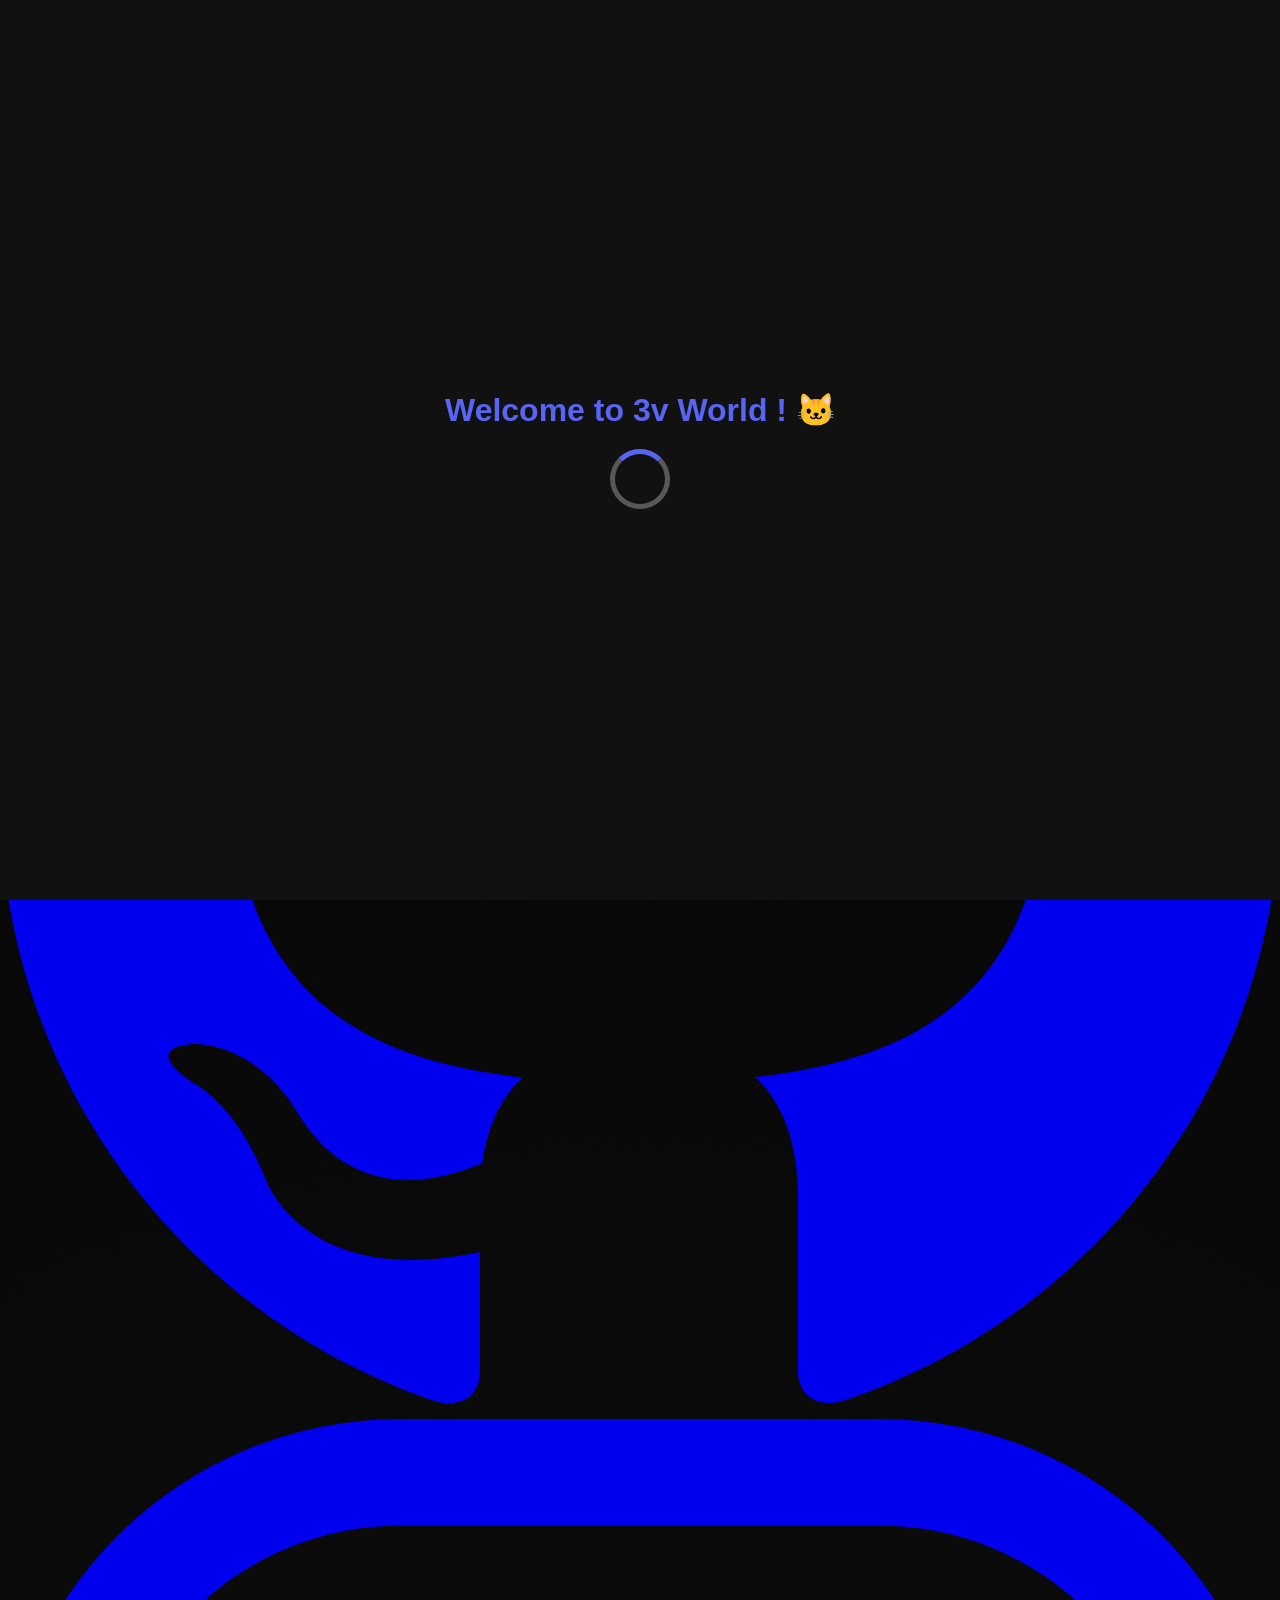
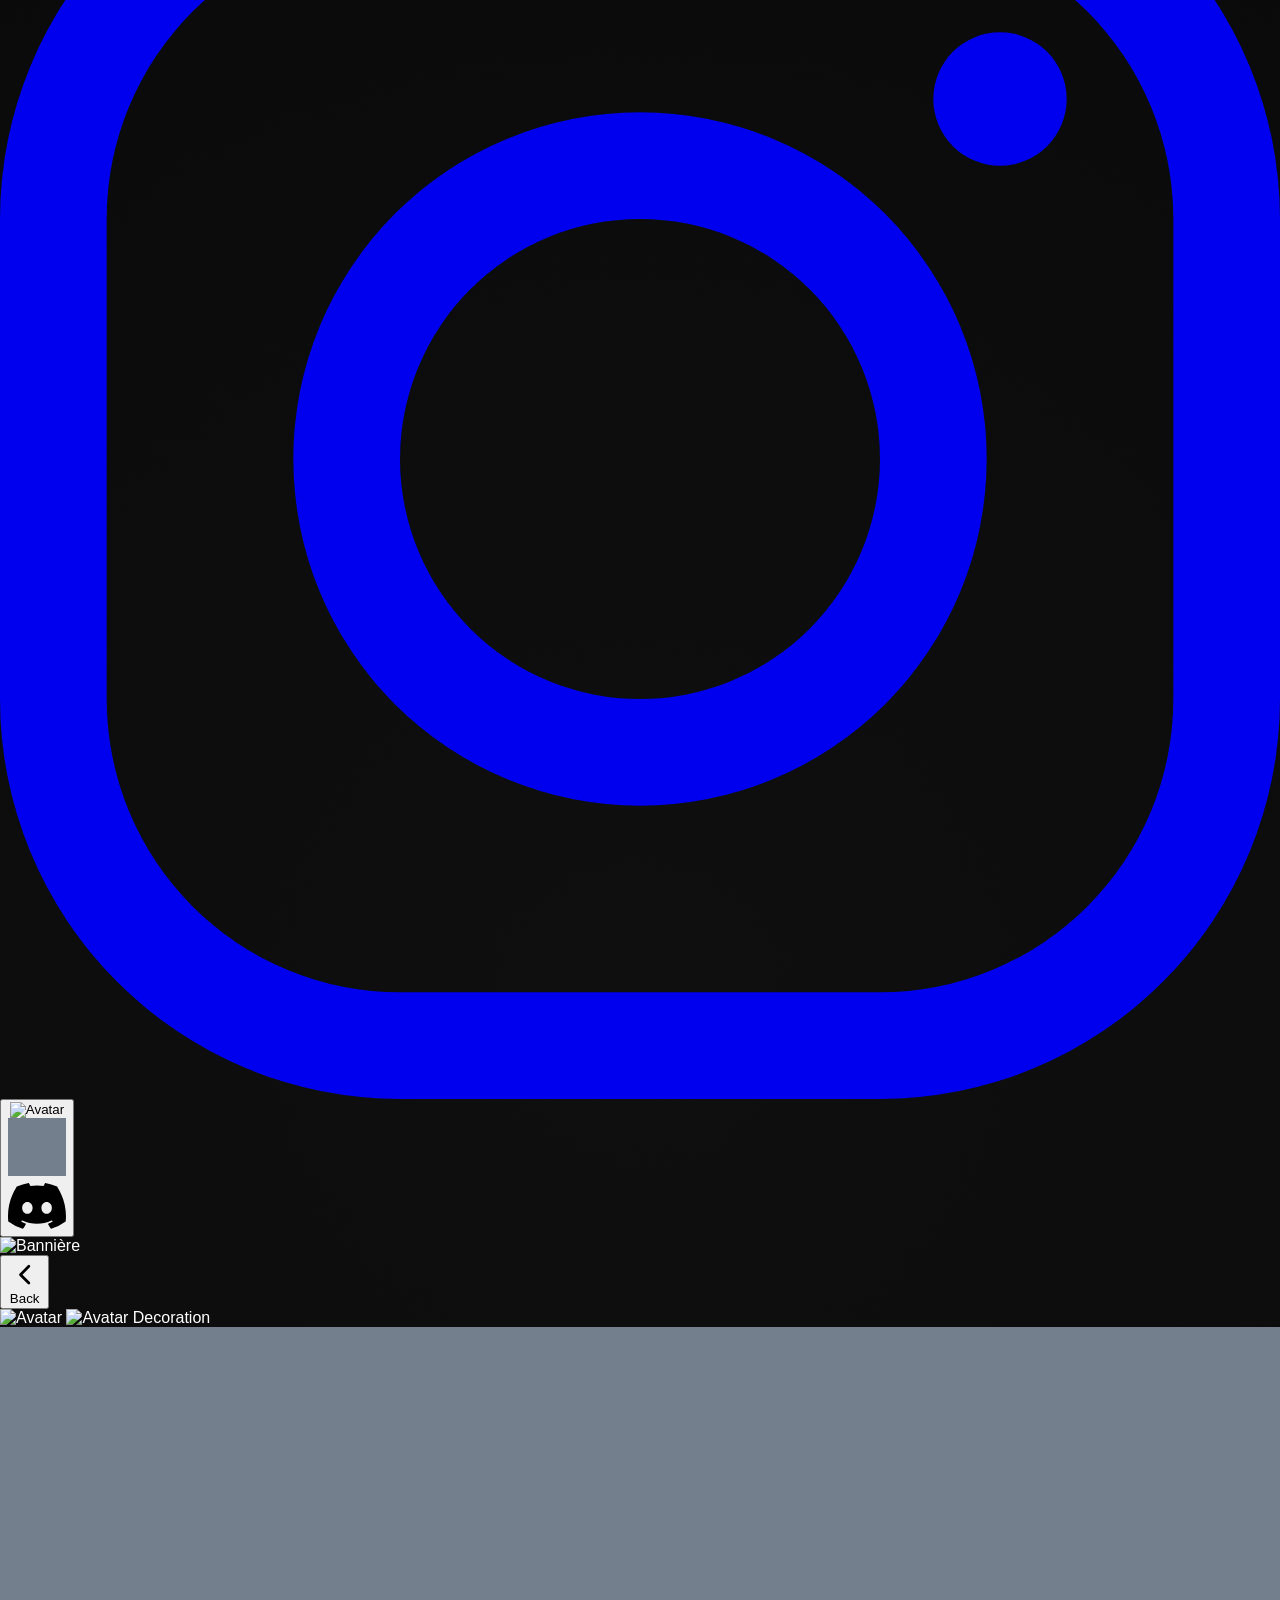
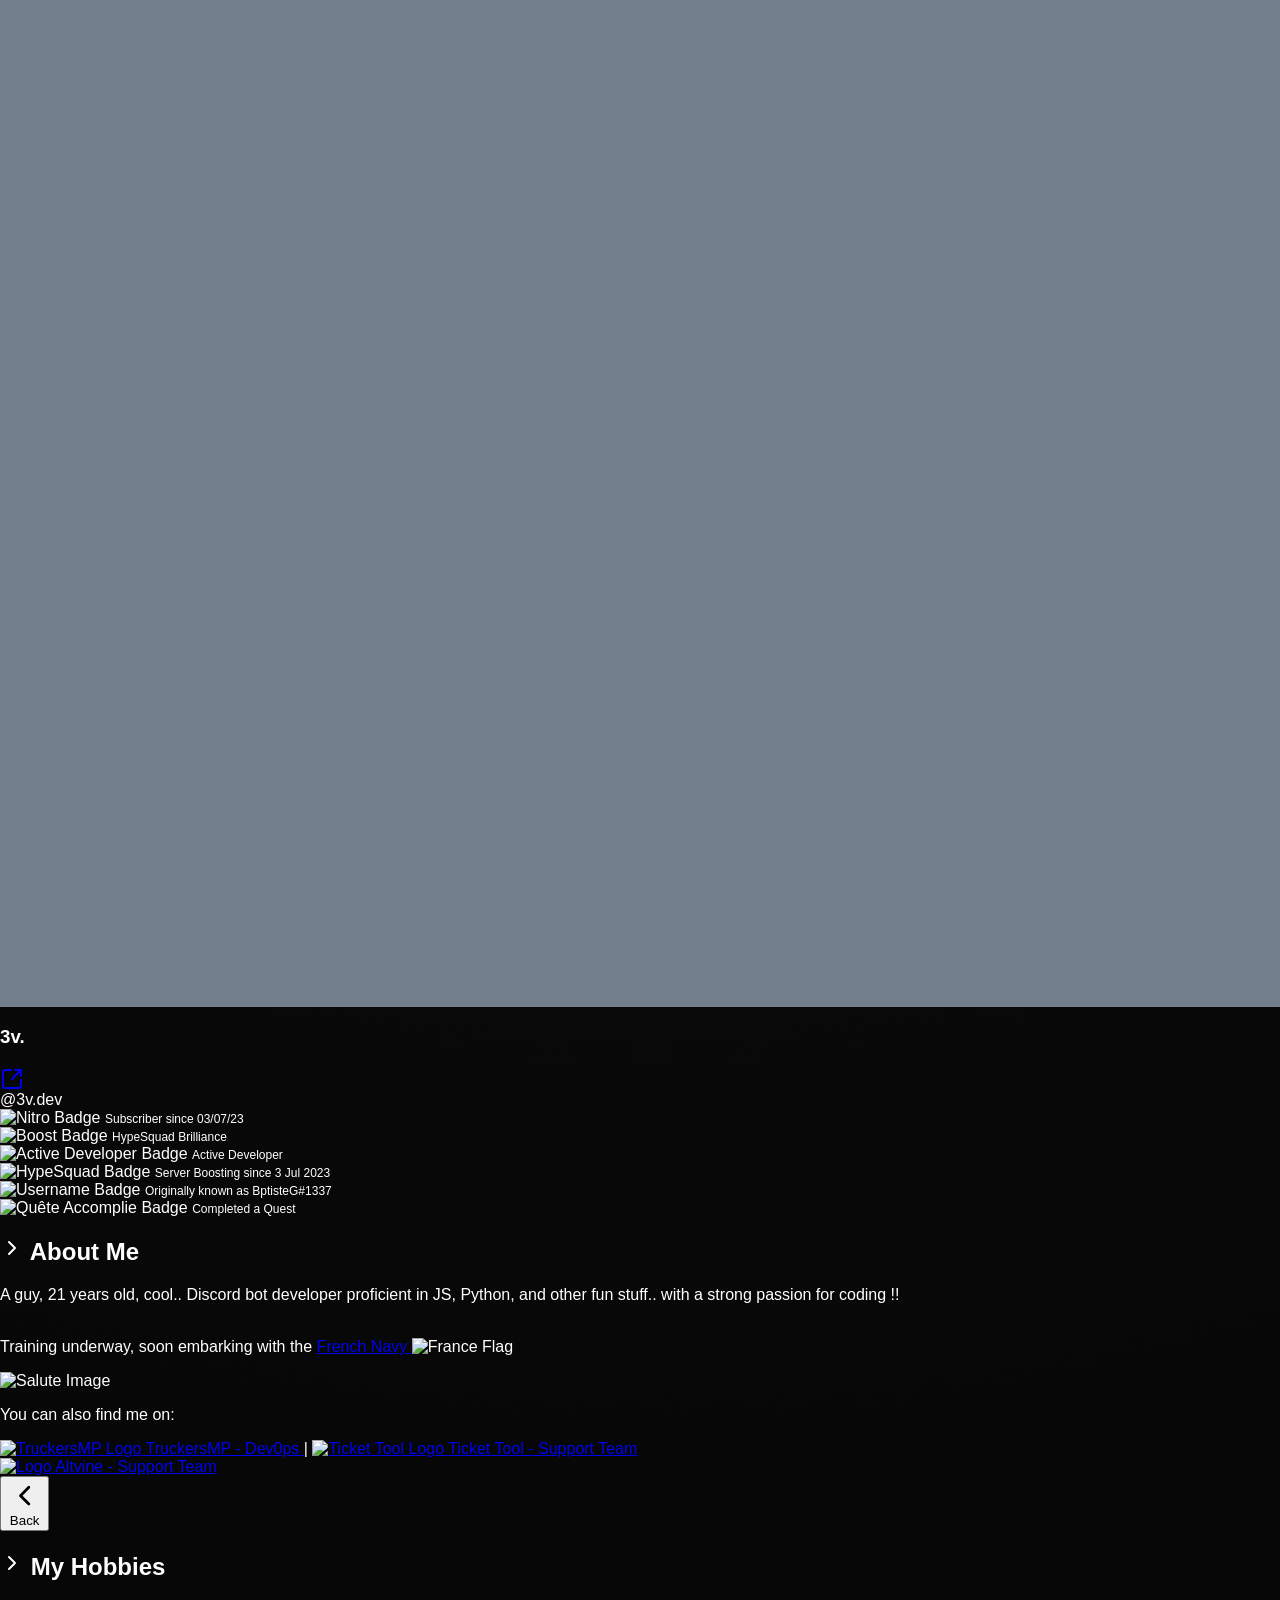
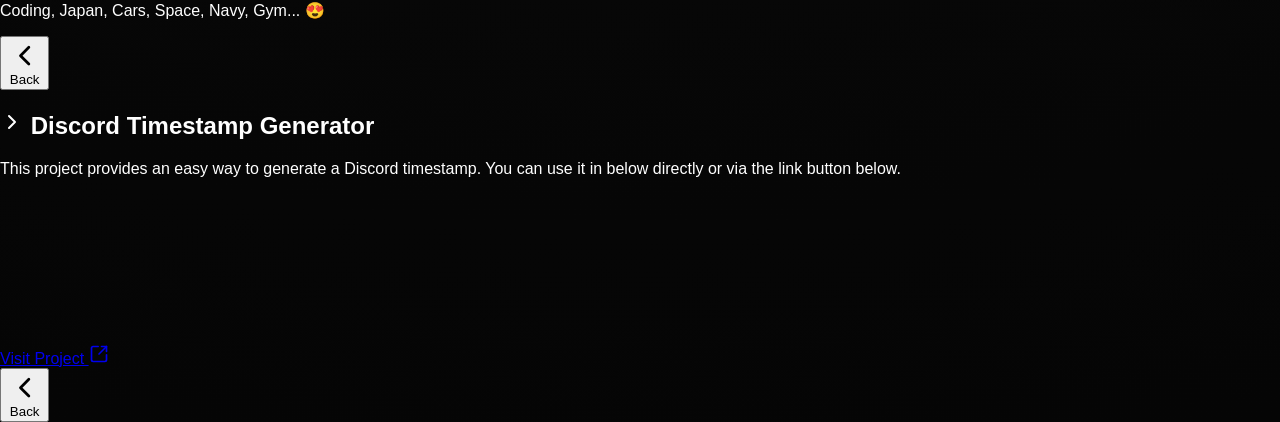
==== index.html @ e51d37bb "Update index.html" ====
<html lang="en">
<head>
<meta charset="UTF-8">
<meta name="viewport" content="width=device-width, initial-scale=1.0">
<title>3vfi.dev</title>
<link rel="stylesheet" href="style.css">
<link rel="icon" href="data:image/svg+xml;charset=UTF-8,%3Csvg xmlns='http://www.w3.org/2000/svg' viewBox='0 0 100 100'%3E%3Ctext y='0.9em' font-size='90'%3E👋🏻%3C/text%3E%3C/svg%3E">
<script src="https://cdn.tailwindcss.com"></script>
<style>
        .cursor::after {
            content: '|';
            display: inline-block;
            animation: blink 0.7s infinite;
        }
@keyframes blink {50% { opacity: 0; }}
@keyframes scrollIn {0% {transform: translateY(-50%);opacity: 0;}100% {transform: translateY(0);opacity: 1;}
}

@keyframes fadeInText {
0% {opacity: 0;}100% {opacity: 1;}
}

@media (max-width: 600px) { 
    .flex-grow {
        max-width: 100vw !important; 
        min-width: 50px !important; 
    }
}

@media (min-width: 613px) and (max-width: 993px) { 
    div.flex-grow {
        max-width: 80vw !important;  
    }
}



@media (min-width: 1025px) {
    .flex-grow {
        max-width: 1200px !important; 
    }
}
</style>
</head>
<style>
    body {
    background: radial-gradient(circle, #0f0f0f, #050505)!important;
    color: white;
    margin: 0;
    padding: 0;
    font-family: 'Poppins', sans-serif;
    user-select: none;
}


#loading-screen {
position: fixed;
top: 0;
left: 0;
width: 100%;
height: 100%;
background: #111;
display: flex;
align-items: center;
justify-content: center;
flex-direction: column;
z-index: 1000;
}

#loading-text {
font-size: 2rem;
font-weight: bold;
color: #5865f2;
opacity: 0;
animation: fadeInText 1.5s ease-in-out forwards, moveUp 1.5s ease-in-out forwards;
}

@keyframes fadeInText {
0% {
    opacity: 0;
}
100% {
    opacity: 1;
}
}

@keyframes moveUp {
0% {
    opacity: 0;
    transform: scale(0.5) translateZ(-1000px); 
}
100% {
    opacity: 1;
    transform: scale(1) translateZ(0);  
}
}

.spinner {
margin-top: 20px;
width: 50px;
height: 50px;
border: 5px solid rgba(255, 255, 255, 0.3);
border-top: 5px solid #5865f2;
border-radius: 50%;
opacity: 0;
animation: fadeInText 1.5s ease-in-out forwards, moveUp 1.5s ease-in-out, spin 1s linear infinite;
}


@keyframes spin {
0% { transform: rotate(0deg); }
100% { transform: rotate(360deg); }
}


@keyframes fadeOut {
0% { opacity: 1; visibility: visible; }
100% { opacity: 0; visibility: hidden; }
}

@media only screen and (max-width: 600px) {
body {
    font-size: 12px;
    padding: 10px;
}

.fixed.top-0.left-0.w-full {
    flex-direction: column; 
    padding: 8px;
}

#loading-text {
    font-size: 1.8rem; 
}

.w-10.h-10 {
    width: 40px; 
    height: 40px;
}

h2 {
    font-size: 2rem !important;
}

#main-content {
    padding: 10px;
    width: 100%; 
}


.p-6 {
    padding: 12px;
}

.max-w-2xl {
    max-width: 100%; 
}
}

#hehim {
    display: block;
}
@media (max-width: 640px) {
    #hehim {
        display: none; 
    }
}
</style>

<div id="loading-screen">
    <div id="loading-text">Welcome to 3v World ! <span id="random-emoji">😺</span></div>
    <div class="spinner"></div>
</div>

<script>

    document.body.style.overflow = "hidden";

    setTimeout(() => {

        document.getElementById("loading-screen").style.animation = "fadeOut 1s ease-out forwards";


        setTimeout(() => {
            document.body.style.overflow = "auto";
        }, 1000);
    }, 3000);
</script>

<div id="clock-box" class="fixed bottom-4 right-4 bg-black text-gray-200 px-4 py-3 rounded-lg shadow-lg text-sm text-center font-mono border border-gray-700">
    <div class="flex items-center space-x-2">
        <div id="clock-icon"></div>
        <div id="paris-time">Paris time : --:--:--</div>
    </div>
    <div class="text-gray-500 text-xs">UTC +1 - Local Condition</div>
</div>

<script>
function updateClock() {
    let now = new Date();
    let parisTime = new Intl.DateTimeFormat("fr-FR", {
        timeZone: "Europe/Paris",
        hour12: false,
        hour: "2-digit",
        minute: "2-digit",
        second: "2-digit"
    }).format(now);
    
    document.getElementById("paris-time").textContent = "Paris time : " + parisTime;
    let hour = parseInt(new Intl.DateTimeFormat("fr-FR", {
        timeZone: "Europe/Paris",
        hour12: false,
        hour: "2-digit"
    }).format(now));

    let iconHTML;
    if (hour >= 20 || hour < 8) {
        iconHTML = `<svg class="w-6 h-6 text-gray-900 dark:text-white" aria-hidden="true" xmlns="http://www.w3.org/2000/svg" width="24" height="24" fill="currentColor" viewBox="0 0 24 24">
  <path fill-rule="evenodd" d="M11.675 2.015a.998.998 0 0 0-.403.011C6.09 2.4 2 6.722 2 12c0 5.523 4.477 10 10 10 4.356 0 8.058-2.784 9.43-6.667a1 1 0 0 0-1.02-1.33c-.08.006-.105.005-.127.005h-.001l-.028-.002A5.227 5.227 0 0 0 20 14a8 8 0 0 1-8-8c0-.952.121-1.752.404-2.558a.996.996 0 0 0 .096-.428V3a1 1 0 0 0-.825-.985Z" clip-rule="evenodd"/></svg>`;
    } else {
        iconHTML = `<svg class="w-6 h-6 text-yellow-400" xmlns="http://www.w3.org/2000/svg" width="24" height="24" fill="currentColor" viewBox="0 0 24 24">
            <path fill-rule="evenodd" d="M13 3a1 1 0 1 0-2 0v2a1 1 0 1 0 2 0V3ZM6.343 4.929A1 1 0 0 0 4.93 6.343l1.414 1.414a1 1 0 0 0 1.414-1.414L6.343 4.929Zm12.728 1.414a1 1 0 0 0-1.414-1.414l-1.414 1.414a1 1 0 0 0 1.414 1.414l1.414-1.414ZM12 7a5 5 0 1 0 0 10 5 5 0 0 0 0-10Zm-9 4a1 1 0 1 0 0 2h2a1 1 0 1 0 0-2H3Zm16 0a1 1 0 1 0 0 2h2a1 1 0 1 0 0-2h-2ZM7.757 17.657a1 1 0 1 0-1.414-1.414l-1.414 1.414a1 1 0 1 0 1.414 1.414l1.414-1.414Zm9.9-1.414a1 1 0 0 0-1.414 1.414l1.414 1.414a1 1 0 0 0 1.414-1.414l-1.414-1.414ZM13 19a1 1 0 1 0-2 0v2a1 1 0 1 0 2 0v-2Z" clip-rule="evenodd"/></svg>`;
    }
    document.getElementById("clock-icon").innerHTML = iconHTML;
}

setInterval(updateClock, 1000);
updateClock();
</script>

<body class="flex flex-col items-center justify-center min-h-screen bg-gray-900 text-white">
    <div id="particles-js" class="absolute top-0 left-0 w-full h-full -z-10"></div>
    <div id="main-content" class="w-full flex flex-col items-center text-center max-w-2xl hide-on-profile">
        <div class="fixed top-0 left-0 w-full p-4 text-center z-10 backdrop-blur-md bg-black/30">
            <div class="flex justify-center space-x-4">
                <button onclick="toggleAboutMe()" class="bg-black text-gray-200 border border-gray-700 px-4 py-2 rounded transition duration-300 hover:bg-gray-800 hover:scale-105 hover:shadow-lg hover:shadow-gray-700 font-mono hide-on-profile">
                    About Me
                </button>
                <button onclick="toggleHobbies()" class="bg-black text-gray-200 border border-gray-700 px-4 py-2 rounded transition duration-300 hover:bg-gray-800 hover:scale-105 hover:shadow-lg hover:shadow-gray-700 font-mono hide-on-profile">
                    Hobbies
                </button>
                <button onclick="toggleWebsite()" class="bg-black text-gray-200 border border-gray-700 px-4 py-2 rounded transition duration-300 hover:bg-gray-800 hover:scale-105 hover:shadow-lg hover:shadow-gray-700 font-mono hide-on-profile">
                    Project
                </button>                
            </div>
        </div>
        
        <img src="https://i.imgur.com/RYzau3e.png" 
        alt="my cat" 
        class="w-48 h-48 mx-auto mb-4 rounded-lg shadow-md transition-transform duration-300 hover:scale-105 hover:shadow-lg">
        <h2 class="text-5xl md:text-6xl font-bold mb-4 mt-10">
            Howdy, I'm <span style="color: #5865f2;">3v. <span id="wave-emoji">👋🏻</span></span>
            <span class="text-xs text-gray-500 block" style="transform: translateX(145px);" id="hehim">he/him</span>
        </h2>
        <div class="text-2xl text-center w-2/3 mb-6">
            <span id="typewriter" class="cursor"></span>
        </div>
    
        
        <div class="flex space-x-8 mt-[33px] pb-4">
            <a href="https://github.com/3vfi-dev" target="_blank">
                <div class="w-16 h-16 bg-gray-800 rounded-lg flex items-center justify-center shadow-lg transition-all duration-300 hover:scale-110 hover:shadow-xl">
                    <svg xmlns="http://www.w3.org/2000/svg" class="w-10 h-10 text-white" viewBox="0 0 24 24" fill="currentColor">
                        <path fill-rule="evenodd" clip-rule="evenodd" d="M12 .297c-6.63 0-12 5.373-12 12 0 5.302 3.438 9.8 8.207 11.385.6.113.793-.26.793-.577v-2.234c-3.338.724-4.042-1.416-4.042-1.416-.547-1.387-1.334-1.756-1.334-1.756-1.091-.745.083-.729.083-.729 1.205.084 1.84 1.235 1.84 1.235 1.07 1.835 2.809 1.305 3.495.997.108-.775.418-1.305.762-1.605-2.665-.3-5.467-1.334-5.467-5.932 0-1.31.465-2.38 1.235-3.22-.135-.303-.54-1.52.105-3.163 0 0 1.005-.322 3.3 1.23.96-.267 1.98-.399 3-.405 1.02.006 2.04.138 3 .405 2.295-1.552 3.3-1.23 3.3-1.23.645 1.643.24 2.86.12 3.163.765.84 1.23 1.91 1.23 3.22 0 4.61-2.805 5.628-5.475 5.922.42.36.81 1.096.81 2.22v3.293c0 .317.195.694.8.577C20.565 22.092 24 17.598 24 12.297c0-6.627-5.373-12-12-12Z"></path>
                    </svg>
                </div>
            </a>
            <a href="https://www.instagram.com/bptistegtr/" target="_blank">
                <div class="w-16 h-16 bg-gray-800 rounded-lg flex items-center justify-center shadow-lg transition-all duration-300 hover:scale-110 hover:shadow-xl">
                    <svg xmlns="http://www.w3.org/2000/svg" class="w-10 h-10 text-white" viewBox="0 0 24 24" fill="currentColor">
                        <path d="M7.5 2h9A5.5 5.5 0 0 1 22 7.5v9A5.5 5.5 0 0 1 16.5 22h-9A5.5 5.5 0 0 1 2 16.5v-9A5.5 5.5 0 0 1 7.5 2Zm0-2A7.5 7.5 0 0 0 0 7.5v9A7.5 7.5 0 0 0 7.5 24h9A7.5 7.5 0 0 0 24 16.5v-9A7.5 7.5 0 0 0 16.5 0h-9ZM12 7.5a4.5 4.5 0 1 1 0 9 4.5 4.5 0 0 1 0-9Zm0-2a6.5 6.5 0 1 0 0 13 6.5 6.5 0 0 0 0-13ZM18.75 4a1.25 1.25 0 1 1 0 2.5 1.25 1.25 0 0 1 0-2.5Z"></path>
                    </svg>
                    
                </div>
            </a>
            
            <button id="open-profile" 
            class="relative flex items-center gap-2 bg-[#111827] rounded-lg px-3 py-2 shadow-lg transition-all duration-300 hover:scale-105 hover:shadow-xl 
            before:absolute before:inset-0 before:rounded-lg before:border-2 before:border-transparent before:transition-all before:duration-300 before:ease-in-out 
            hover:before:border-[#5865F2] hover:before:shadow-[0_0_10px_#5865F2]">
    <div class="relative w-12 h-12">
        <img id="button-avatar" class="rounded-full w-full h-full border-2 border-gray-700 shadow-md" 
            src="https://cdn.discordapp.com/avatars/225349654974431232/ebeb8eb4ec4988ab99754f3f7dc44c1f.webp?size=1024" 
            alt="Avatar">
            <svg class="absolute bottom-0 right-0 w-4 h-4 border-2 border-gray-800 rounded-full" viewBox="0 0 10 10">
                <rect id="status-indicator" width="10" height="10" x="0" y="0" fill="#747f8d"></rect>
            </svg>
        </div>
            <svg xmlns="http://www.w3.org/2000/svg" class="w-8 h-8 text-[#5865F2]" viewBox="0 0 24 24" fill="currentColor">
            <path d="M20.317 4.369a19.791 19.791 0 0 0-4.885-1.515.074.074 0 0 0-.079.037c-.211.375-.444.864-.608 1.248-1.847-.276-3.675-.276-5.486 0-.164-.393-.405-.873-.617-1.248a.078.078 0 0 0-.079-.037 19.736 19.736 0 0 0-4.885 1.515.069.069 0 0 0-.032.028C.533 9.265-.319 14.045.099 18.759a.08.08 0 0 0 .031.053 19.875 19.875 0 0 0 5.993 3.047.077.077 0 0 0 .084-.028c.462-.63.873-1.295 1.226-1.989a.076.076 0 0 0-.041-.104 13.107 13.107 0 0 1-1.872-.897.078.078 0 0 1-.008-.127c.126-.094.252-.192.373-.291a.074.074 0 0 1 .077-.01c3.927 1.793 8.18 1.793 12.06 0a.073.073 0 0 1 .078.009c.121.1.247.198.374.292a.078.078 0 0 1-.007.127c-.6.373-1.22.676-1.873.897a.076.076 0 0 0-.04.105c.354.694.765 1.36 1.226 1.988a.076.076 0 0 0 .084.028 19.878 19.878 0 0 0 5.993-3.047.077.077 0 0 0 .031-.053c.5-5.177-.807-9.932-3.57-14.362a.061.061 0 0 0-.03-.028ZM8.02 15.617c-1.182 0-2.156-1.085-2.156-2.419 0-1.333.948-2.418 2.156-2.418 1.216 0 2.173 1.093 2.156 2.418 0 1.334-.948 2.419-2.156 2.419Zm7.974 0c-1.183 0-2.157-1.085-2.157-2.419 0-1.333.948-2.418 2.157-2.418 1.216 0 2.173 1.093 2.156 2.418 0 1.334-.94 2.419-2.156 2.419Z"></path>
            </svg>
        </div>
    </button>
</div>
</div>
    <div id="profile-popup" class="fixed inset-0 bg-black bg-opacity-80 flex items-center justify-center hidden">
        <div class="bg-[#111827] p-6 rounded-lg shadow-lg text-white w-full max-w-sm lg:max-w-lg min-h-[250px] relative border border-gray-700">
            <div class="absolute top-0 left-0 w-full h-32">    
                <img src="https://cdn.discordapp.com/banners/225349654974431232/20fc1b94a72dd15e0b2e4256878ae934.png?size=600" 
                     alt="Bannière" 
                     class="w-full h-full object-cover rounded-t-lg">
            </div>
                 <button id="back-button" class="absolute top-2 left-2 bg-gray-800 text-white px-4 py-2 rounded-lg shadow-lg 
                 transition duration-300 hover:bg-gray-700 hover:scale-105 flex items-center gap-2">
             <svg xmlns="http://www.w3.org/2000/svg" class="w-5 h-5" viewBox="0 0 24 24" fill="none" stroke="currentColor" 
                 stroke-width="2" stroke-linecap="round" stroke-linejoin="round">
                 <path d="M15 18l-6-6 6-6"/>
             </svg>
             Back
         </button>

            <div class="mt-20 flex items-center gap-4">
                <div class="relative w-16 h-16 -mt-8">
                    <img class="rounded-full w-full h-full border-2 border-gray-700" 
                         src="https://cdn.discordapp.com/avatars/225349654974431232/ebeb8eb4ec4988ab99754f3f7dc44c1f.webp?size=1024" 
                         alt="Avatar">
                         <img class="absolute inset-0 w-full h-full" 
                        src="https://cdn.discordapp.com/avatar-decoration-presets/a_89cd445201a0c6c64d46876503d0e90e.png" 
                        alt="Avatar Decoration">
                    <svg class="absolute bottom-0 right-0 w-4 h-4 border-2 border-gray-800 rounded-full" viewBox="0 0 10 10">
                        <rect id="status-indicator" width="10" height="10" x="0" y="0" fill="#747f8d"></rect>
                    </svg>
                </div>
                <div>
                    <div class="mt-8 flex items-center gap-2">
                        <h3 class="text-lg font-bold leading-none">3v.</h3>
                        <a href="https://discord.com/users/225349654974431232" target="_blank" rel="noopener noreferrer">
                            <svg xmlns="http://www.w3.org/2000/svg" width="24" height="24" viewBox="0 0 24 24" fill="none" 
                                 stroke="currentColor" stroke-width="2" stroke-linecap="round" stroke-linejoin="round" 
                                 class="lucide lucide-square-arrow-out-up-right text-zinc-400 hover:text-white h-4 w-4 cursor-pointer transition">
                                <path d="M21 13v6a2 2 0 0 1-2 2H5a2 2 0 0 1-2-2V5a2 2 0 0 1 2-2h6"></path>
                                <path d="m21 3-9 9"></path>
                                <path d="M15 3h6v6"></path>
                            </svg>
                        </a>
                    </div>
                    <span class="text-gray-400 text-sm block">@3v.dev</span>
                </div>  
            </div>
            <div class="mt-4 flex items-center gap-2 flex-wrap">
                <!-- Nitro Badge -->
                <div class="relative group">
                    <img src="https://cdn.discordapp.com/badge-icons/0334688279c8359120922938dcb1d6f8.png" class="w-6 h-6" alt="Nitro Badge">
                    <span class="absolute bottom-10 left-1/2 -translate-x-1/2 bg-black text-white text-xs px-3 py-1 rounded shadow-lg opacity-0 group-hover:opacity-100 group-hover:scale-100 scale-90 transition-all duration-300 whitespace-nowrap">
                        Subscriber since 03/07/23
                    </span>
                </div>
                <!-- Boost Badge -->
                <div class="relative group">
                    <img src="https://cdn.discordapp.com/badge-icons/011940fd013da3f7fb926e4a1cd2e618.png" class="w-6 h-6" alt="Boost Badge">
                    <span class="absolute bottom-10 left-1/2 -translate-x-1/2 bg-black text-white text-xs px-3 py-1 rounded shadow-lg opacity-0 group-hover:opacity-100 group-hover:scale-100 scale-90 transition-all duration-300 whitespace-nowrap">
                        HypeSquad Brilliance
                    </span>
                </div>
                <!-- Active Dev -->
                <div class="relative group">
                    <img src="https://cdn.discordapp.com/badge-icons/6bdc42827a38498929a4920da12695d9.png" class="w-6 h-6" alt="Active Developer Badge">
                    <span class="absolute bottom-10 left-1/2 -translate-x-1/2 bg-black text-white text-xs px-3 py-1 rounded shadow-lg opacity-0 group-hover:opacity-100 group-hover:scale-100 scale-90 transition-all duration-300 whitespace-nowrap">
                        Active Developer
                    </span>
                </div>
                <!-- Server Boost -->
                <div class="relative group">
                    <img src="https://cdn.discordapp.com/badge-icons/7142225d31238f6387d9f09efaa02759.png" class="w-6 h-6" alt="HypeSquad Badge">
                    <span class="absolute bottom-10 left-1/2 -translate-x-1/2 bg-black text-white text-xs px-3 py-1 rounded shadow-lg opacity-0 group-hover:opacity-100 group-hover:scale-100 scale-90 transition-all duration-300 whitespace-nowrap">
                        Server Boosting since 3 Jul 2023
                    </span>
                </div>
                <!-- Username Badge -->
                <div class="relative group">
                    <img src="https://cdn.discordapp.com/badge-icons/6de6d34650760ba5551a79732e98ed60.png" class="w-6 h-6" alt="Username Badge">
                    <span class="absolute bottom-10 left-1/2 -translate-x-1/2 bg-black text-white text-xs px-3 py-1 rounded shadow-lg opacity-0 group-hover:opacity-100 group-hover:scale-100 scale-90 transition-all duration-300 whitespace-nowrap">
                        Originally known as BptisteG#1337
                    </span>
                </div>
                <!-- Quest Badge -->
                <div class="relative group">
                    <img src="https://cdn.discordapp.com/badge-icons/7d9ae358c8c5e118768335dbe68b4fb8.png" class="w-6 h-6" alt="Quête Accomplie Badge">
                    <span class="absolute bottom-10 left-1/2 -translate-x-1/2 bg-black text-white text-xs px-3 py-1 rounded shadow-lg opacity-0 group-hover:opacity-100 group-hover:scale-100 scale-90 transition-all duration-300 whitespace-nowrap">
                        Completed a Quest
                    </span>
                </div>
            </div>
            <div id="discord-status" class="mt-4 bg-gray-700 p-3 rounded-lg text-sm text-gray-300 hidden w-full">
                <p id="status-text"></p>
            </div>
        </div>
    </div>

<script>
document.getElementById('open-profile').addEventListener('click', function() {
    document.getElementById('profile-popup').classList.remove('hidden');

    document.querySelectorAll('.hide-on-profile').forEach(element => { 
        element.classList.add('hidden');
    });
    document.getElementById('clock-box').classList.add('hidden');
});

document.getElementById('back-button').addEventListener('click', function() {
    document.getElementById('profile-popup').classList.add('hidden');

    document.querySelectorAll('.hide-on-profile').forEach(element => { 
        element.classList.remove('hidden');
    });
    document.getElementById('clock-box').classList.remove('hidden');
});
</script>

<!-- about me -->
            <div id="about-me" class="hidden mt-8 p-6 sm:p-12 bg-black/30 backdrop-blur-md text-white rounded-2xl shadow-lg transition-all duration-300 transform hover:scale-105 hover:shadow-xl border border-gray-700">
                <div class="flex items-center justify-between mb-4">
                    <h2 class="text-xl sm:text-3xl font-bold flex items-center gap-2">
                        <svg xmlns="http://www.w3.org/2000/svg" width="24" height="24" sm:width="28" sm:height="28" viewBox="0 0 24 24" fill="none" 
                        stroke="currentColor" stroke-width="2" stroke-linecap="round" stroke-linejoin="round" 
                        class="text-blue-400 cursor-pointer" onclick="toggleAboutMe()">
                        <path d="M9 6l6 6-6 6"/>
                    </svg>
                        About Me
                    </h2>
                </div>
                <div class="border-t border-gray-700 mb-6"></div>
                <div class="flex flex-col items-center text-base sm:text-lg text-gray-300 mb-6">

                    <p class="mt-4 text-center">
                        A guy, 21 years old, cool.. Discord bot developer proficient in JS, Python, and other fun stuff.. with a strong passion for coding !! 
                        <br><br>
                    </p>
                    <p class="text-base sm:text-lg text-gray-300">
                        Training underway, soon embarking with the 
                        <span class="font-semibold text-blue-400 inline-flex items-center gap-1">
                            <a href="https://www.defense.gouv.fr/marine" target="_blank" class="hover:underline">
                                French Navy
                            </a>
                            <img src="https://i.imgur.com/bIL2f7R.png" alt="France Flag" class="w-4 h-4 sm:w-5 sm:h-5">
                        </span>                                                           
                    </p>                    
                </div>
                <img src="https://i.postimg.cc/ncFQ8ps2/ebeb8eb4ec4988ab99754f3f7dc44c1f.webp" 
                alt="Salute Image" 
                class="mt-6 mx-auto w-32 sm:w-40 md:w-56 lg:w-64 rounded-lg shadow-xl transition-all duration-300 transform hover:scale-105">
            
                <div class="text-base sm:text-lg text-gray-300 mt-6 text-center">
                    <p class="text-lg sm:text-1xl font-bold">You can also find me on:</p>
                </div>
                <div class="mt-4 flex flex-col sm:flex-row sm:space-x-4 sm:justify-center text-center">
                    <div class="flex flex-col items-center justify-center gap-3 text-center">
                        <div class="flex flex-col sm:flex-row items-center justify-center gap-3">
                            <a href="https://truckersmp.com/" target="_blank" 
                               class="text-blue-400 hover:text-blue-300 font-semibold transition duration-300 transform hover:scale-105 flex items-center space-x-2">
                                <img src="https://i.postimg.cc/tTXS2Lbf/truckersmp-206580.webp" alt="TruckersMP Logo" class="w-5 h-5 sm:w-6 sm:h-6"> 
                                <span>TruckersMP - Dev0ps</span>
                            </a>
                            <span class="hidden sm:inline text-gray-500"> | </span>
                            <a href="https://tickettool.xyz/" target="_blank" 
                               class="text-blue-400 hover:text-blue-300 font-semibold transition duration-300 transform hover:scale-105 flex items-center space-x-2">
                                <img src="https://i.imgur.com/R1VejIU.png" alt="Ticket Tool Logo" class="w-5 h-5 sm:w-6 sm:h-6"> 
                                <span>Ticket Tool - Support Team</span>
                            </a>
                        </div>
                        <div class="flex items-center justify-center">
                            <a href="https://altvine.com/" target="_blank" 
                               class="text-blue-400 hover:text-blue-300 font-semibold transition duration-300 transform hover:scale-105 flex items-center space-x-2">
                                <img src="https://i.imgur.com/4Or7o63.png" alt="Logo" class="w-5 h-5 sm:w-6 sm:h-6"> 
                                <span>Altvine - Support Team</span>
                            </a>
                        </div>
                    </div>
                </div> 
                <div class="flex justify-center mt-8">
                    <button onclick="toggleAboutMe()" 
                        class="bg-gray-800 text-white px-6 py-2 rounded-lg shadow-lg transition duration-300 
                               hover:bg-gray-700 hover:scale-105 flex items-center gap-2">
                        <svg xmlns="http://www.w3.org/2000/svg" class="w-5 h-5" viewBox="0 0 24 24" fill="none" 
                            stroke="currentColor" stroke-width="2" stroke-linecap="round" stroke-linejoin="round">
                            <path d="M15 18l-6-6 6-6"/>
                        </svg>
                        Back
                    </button>
    </div>
</div>
<!-- hobbies -->
<div id="hobbies" class="hidden mt-8 p-6 sm:p-12 bg-black/30 backdrop-blur-md text-white rounded-3xl shadow-lg transition-all duration-300 transform hover:scale-110 hover:shadow-xl border border-gray-700">
    <div class="flex items-center justify-between mb-6 sm:mb-8">
        <h2 class="text-base sm:text-2xl font-bold flex items-center gap-2 sm:gap-4">
            <svg xmlns="http://www.w3.org/2000/svg" width="24" height="24" sm:width="28" sm:height="28" viewBox="0 0 24 24" fill="none" 
            stroke="currentColor" stroke-width="2" stroke-linecap="round" stroke-linejoin="round" 
            class="text-blue-400 cursor-pointer" onclick="toggleHobbies()">
            <path d="M9 6l6 6-6 6"/>
        </svg>
            My Hobbies
        </h2>
    </div>
    <div class="border-t border-gray-700 mb-6 sm:mb-8"></div>
    <p class="text-base sm:text-xl text-gray-300 mb-4 sm:mb-6">
        Coding, Japan, Cars, Space, Navy, Gym... 😍
    </p>
    <div class="flex justify-center mt-8">
        <button onclick="toggleHobbies()" 
            class="bg-gray-800 text-white px-6 py-2 rounded-lg shadow-lg transition duration-300 
                   hover:bg-gray-700 hover:scale-105 flex items-center gap-2">
            <svg xmlns="http://www.w3.org/2000/svg" class="w-5 h-5" viewBox="0 0 24 24" fill="none" 
                stroke="currentColor" stroke-width="2" stroke-linecap="round" stroke-linejoin="round">
                <path d="M15 18l-6-6 6-6"/>
            </svg>
            Back
        </button>
    </div>
</div>
<!-- website -->
<div id="website" class="hidden mt-6 p-6 sm:p-10 bg-black/30 backdrop-blur-md text-white rounded-3xl shadow-lg transition-all duration-300 transform hover:scale-110 hover:shadow-xl border border-gray-700">
    <div class="flex items-center justify-between mb-6">
        <h2 class="text-base sm:text-2xl font-bold flex items-center gap-3 sm:gap-4">
            <svg xmlns="http://www.w3.org/2000/svg" width="24" height="24" sm:width="28" sm:height="28" viewBox="0 0 24 24" fill="none" 
            stroke="currentColor" stroke-width="2" stroke-linecap="round" stroke-linejoin="round" 
            class="text-blue-400 cursor-pointer" onclick="toggleWebsite()">
            <path d="M9 6l6 6-6 6"/>
        </svg>
            Discord Timestamp Generator
        </h2>        
    </div>
    <div class="border-t border-gray-700 mb-6 sm:mb-8"></div>
    <p class="text-base sm:text-xl text-gray-300 mb-4 sm:mb-6">
        This project provides an easy way to generate a Discord timestamp. You can use it in below directly or via the link button below.
    </p>
    <div class="flex justify-center mb-4 sm:mb-6">
        <div class="w-full max-w-4xl h-96 rounded-lg overflow-hidden border border-gray-700 shadow-lg">
            <iframe src="https://r.3v.fi/discord-timestamps/" 
                    class="w-full h-full"
                    frameborder="0"
                    allow="accelerometer; autoplay; clipboard-write; encrypted-media; gyroscope; picture-in-picture"
                    allowfullscreen>
            </iframe>
        </div>
    </div>
    <a href="https://r.3v.fi/discord-timestamps/" target="_blank" 
        class="flex items-center justify-center gap-2 sm:gap-3 text-blue-400 hover:text-blue-300 text-base sm:text-xl font-medium transition-colors">
        Visit Project
        <svg xmlns="http://www.w3.org/2000/svg" width="20" height="20" sm:width="28" sm:height="28" viewBox="0 0 24 24" fill="none" 
            stroke="currentColor" stroke-width="2" stroke-linecap="round" stroke-linejoin="round">
            <path d="M21 13v6a2 2 0 0 1-2 2H5a2 2 0 0 1-2-2V5a2 2 0 0 1 2-2h6"></path>
            <path d="m21 3-9 9"></path>
            <path d="M15 3h6v6"></path>
        </svg>
    </a>
    <div class="flex justify-center mt-8">
        <button onclick="toggleWebsite()" 
            class="bg-gray-800 text-white px-6 py-2 rounded-lg shadow-lg transition duration-300 
                   hover:bg-gray-700 hover:scale-105 flex items-center gap-2">
            <svg xmlns="http://www.w3.org/2000/svg" class="w-5 h-5" viewBox="0 0 24 24" fill="none" 
                stroke="currentColor" stroke-width="2" stroke-linecap="round" stroke-linejoin="round">
                <path d="M15 18l-6-6 6-6"/>
            </svg>
            Back
        </button>
    </div>
</div>

<script>
function toggleAboutMe() {
        document.getElementById('about-me').classList.toggle('hidden');
        document.getElementById('hobbies').classList.add('hidden');
        document.getElementById('website').classList.add('hidden');
        document.getElementById('main-content').classList.toggle('hidden');
        updateClockVisibility()
}

function toggleHobbies() {
        document.getElementById('hobbies').classList.toggle('hidden');
        document.getElementById('about-me').classList.add('hidden');
        document.getElementById('website').classList.add('hidden');
        document.getElementById('main-content').classList.toggle('hidden');
        updateClockVisibility()
}

function toggleWebsite() {
        document.getElementById('website').classList.toggle('hidden');
        document.getElementById('about-me').classList.add('hidden');
        document.getElementById('hobbies').classList.add('hidden');
        document.getElementById('main-content').classList.toggle('hidden');
        updateClockVisibility()
}

function updateClockVisibility() {
    let clockBox = document.getElementById("clock-box");

    let aboutMeVisible = !document.getElementById("about-me").classList.contains("hidden");
    let hobbiesVisible = !document.getElementById("hobbies").classList.contains("hidden");
    let websiteVisible = !document.getElementById("website").classList.contains("hidden");
    let profileVisible = !document.getElementById("profile-popup").classList.contains("hidden");

    if (aboutMeVisible || hobbiesVisible || websiteVisible || profileVisible) {
        clockBox.classList.add("hidden"); 
    } else {
        clockBox.classList.remove("hidden"); 
    }
}
const textArray = [
    "A (cat) French Developer", 
    "A guy a 21 year old, cool..", 
    "With a passion for coding !!",
    "Member of French navy"
];
        let index = 0, charIndex = 0;
        let typingSpeed = 50;
        let element = document.getElementById("typewriter");

        function type() {
            if (charIndex < textArray[index].length) {
                element.innerHTML += textArray[index].charAt(charIndex);
                charIndex++;
                setTimeout(type, typingSpeed);
            } else {
                setTimeout(erase, 1500);
            }
        }

        function erase() {
            if (charIndex > 0) {
                element.innerHTML = textArray[index].substring(0, charIndex - 1);
                charIndex--;
                setTimeout(erase, 30);
            } else {
                index = (index + 1) % textArray.length;
                setTimeout(type, 800);
            }
        }

        type();
</script>

<script src="https://cdn.jsdelivr.net/particles.js/2.0.0/particles.min.js"></script>
<script>
    particlesJS("particles-js", {
        "particles": {
            "number": {
                "value": 100,
                "density": {
                    "enable": true,
                    "value_area": 800
                }
            },
            "color": {
                "value": "#ffffff"
            },
            "shape": {
                "type": "circle"
            },
            "opacity": {
                "value": 0.7,
                "random": true
            },
            "size": {
                "value": 4,
                "random": true
            },
            "line_linked": {
                "enable": true,
                "distance": 150,
                "color": "#ffffff",
                "opacity": 0.4,
                "width": 1
            },
            "move": {
                "enable": true,
                "speed": 2,
                "direction": "none",
                "random": true,
                "straight": false,
                "out_mode": "out",
                "bounce": false
            }
        },
        "interactivity": {
            "detect_on": "canvas",
            "events": {
                "onhover": {
                    "enable": true,
                    "mode": "bubble" 
                },
                "onclick": {
                    "enable": true,
                    "mode": "push"
                },
                "resize": true
            },
            "modes": {
                "bubble": {
                    "distance": 100,  
                    "size": 8,       
                    "duration": 0.3, 
                    "opacity": 0.9
                }
            }
        },
        "retina_detect": true
    });
    document.addEventListener("mousemove", (event) => {
        let mouseX = event.clientX;
        let mouseY = event.clientY;

        let particles = window.pJSDom[0].pJS.particles.array; 

        particles.forEach((particle) => {
            let dx = particle.x - mouseX;
            let dy = particle.y - mouseY;
            let distance = Math.sqrt(dx * dx + dy * dy);

            if (distance < 100) { 
                let forceX = dx / distance * 5; 
                let forceY = dy / distance * 5;

                particle.x += forceX;
                particle.y += forceY;
            }
        });
    });
</script>

<script>
    const emojis = ["🐱", "😻", "😼", "🐈"];
    function getRandomEmoji() {
        return emojis[Math.floor(Math.random() * emojis.length)];
    }
    document.getElementById("random-emoji").textContent = getRandomEmoji();
</script>

<script>
    function updateParisTime() {
        const options = { timeZone: 'Europe/Paris', hour12: false };
        const now = new Date().toLocaleTimeString('fr-FR', options);
        document.getElementById("paris-time").textContent = `Paris time : ${now}`;
    }
    updateParisTime(); 
    setInterval(updateParisTime, 1000);
</script>

<script>
    let lastStatus = null; 
    let lastAvatarUrl = null; 
    async function updateDiscordStatus() {
        try {
            const response = await fetch("https://api.lanyard.rest/v1/users/225349654974431232");
            if (!response.ok) throw new Error(`Lanyard API a renvoyé une erreur : ${response.status}`);

            const data = await response.json();
            if (!data.success || !data.data) throw new Error("Lanyard API a renvoyé une erreur.");

            const discord = data.data;
            const avatarUrl = `https://cdn.discordapp.com/avatars/${discord.discord_user.id}/${discord.discord_user.avatar}.webp?size=1024`;
            let status = discord.discord_status;
            const activities = discord.activities || [];

            const validStatuses = ["online", "idle", "dnd", "offline"];
            if (!validStatuses.includes(status)) status = "offline";

            const buttonAvatar = document.getElementById("button-avatar");
            const profileAvatar = document.querySelector("#profile-popup img.rounded-full");

            if (avatarUrl !== lastAvatarUrl && buttonAvatar) {
                buttonAvatar.src = avatarUrl;
                if (profileAvatar) profileAvatar.src = avatarUrl;
                lastAvatarUrl = avatarUrl;
            }

            if (status !== lastStatus) {
                const statusIndicator = document.getElementById("status-indicator");
                const profileStatusIndicator = document.querySelector("#profile-popup svg #status-indicator");

                if (statusIndicator) statusIndicator.setAttribute("fill", getStatusColor(status));
                if (profileStatusIndicator) profileStatusIndicator.setAttribute("fill", getStatusColor(status));

                lastStatus = status;
            }

            let statusText = "No current activity";
            let activeActivities = activities.filter(activity => activity.type === 0 || activity.name === "Spotify");
            if (activeActivities.length > 0) {
                statusText = activeActivities.map(activity => {
            if (activity.name === "Spotify") {
            let start = activity.timestamps?.start || 0;
            let end = activity.timestamps?.end || 0;
            let currentTime = Date.now();
            let elapsed = Math.floor((currentTime - start) / 1000);
            let duration = Math.floor((end - start) / 1000);
            let elapsedMinutes = Math.floor(elapsed / 60);
            let elapsedSeconds = elapsed % 60;
            let durationMinutes = Math.floor(duration / 60);
            let durationSeconds = duration % 60;

    let trackUrl = `https://open.spotify.com/track/${activity.sync_id}`;

    return `
    <div class="flex items-center space-x-4 w-full">
        <img src="https://i.scdn.co/image/${activity.assets.large_image.replace('spotify:', '')}" class="w-16 h-16 rounded-lg">
        <div>
            <p class="text-sm text-gray-400 flex items-center gap-2">
                <svg class="w-5 h-5" viewBox="0 0 24 24" fill="white" xmlns="http://www.w3.org/2000/svg">
                    <path d="M12 0C5.372 0 0 5.372 0 12c0 6.628 5.372 12 12 12s12-5.372 12-12c0-6.628-5.372-12-12-12zm5.432 17.198a.747.747 0 0 1-1.024.248c-2.796-1.711-6.319-2.097-10.472-1.144a.75.75 0 0 1-.32-1.466c4.47-1.002 8.318-.565 11.392 1.298.35.214.46.673.248 1.064zm1.487-3.31a.934.934 0 0 1-1.28.31c-3.2-1.96-8.08-2.526-11.875-1.377a.937.937 0 0 1-1.173-.642.935.935 0 0 1 .64-1.172c4.37-1.314 9.756-.69 13.41 1.603.44.271.578.853.278 1.278zm.169-3.345c-3.87-2.29-10.238-2.498-13.794-1.377a1.126 1.126 0 0 1-1.415-.772 1.127 1.127 0 0 1 .77-1.415c4.122-1.255 11.135-1.02 15.563 1.615.53.314.703 1.003.39 1.533-.312.53-1.002.703-1.533.39z"/>
                </svg>
                Listening to Spotify
            </p>
            <p class="text-md font-semibold flex items-center gap-2">
                ${activity.details}
                <a href="${trackUrl}" target="_blank" class="text-gray-400 hover:text-white transition">
                    <svg xmlns="http://www.w3.org/2000/svg" width="20" height="20" viewBox="0 0 24 24" fill="none" stroke="currentColor" 
                    stroke-width="2" stroke-linecap="round" stroke-linejoin="round" class="lucide lucide-square-arrow-out-up-right 
                    text-zinc-400 hover:text-white h-4 w-4 cursor-pointer transition">
                        <path d="M21 13v6a2 2 0 0 1-2 2H5a2 2 0 0 1-2-2V5a2 2 0 0 1 2-2h6"></path>
                        <path d="m21 3-9 9"></path>
                        <path d="M15 3h6v6"></path>
                    </svg>
                </a>
            </p>
            <p class="text-sm text-gray-400">${activity.state}</p>
                <div class="flex items-center gap-2 text-xs text-gray-500 mt-1 w-full">
                <span class="whitespace-nowrap font-mono">${elapsedMinutes}:${elapsedSeconds.toString().padStart(2, "0")}</span>
                <div class="flex-grow bg-black rounded-md h-1.5 relative w-full min-w-[200px] max-w-full sm:max-w-[500px] md:max-w-[700px] lg:max-w-[1000px] xl:max-w-[1200px]">
                <div class="bg-green-500 h-1.5 rounded-md transition-all duration-500" 
                    style="width: ${(elapsedSeconds + elapsedMinutes * 60) / (durationSeconds + durationMinutes * 60) * 100}%;"></div>
                </div>
                <span class="whitespace-nowrap font-mono">${durationMinutes}:${durationSeconds.toString().padStart(2, "0")}</span>
        </div>
    </div>
</div>`;
} else {
    return `
        <div class="flex items-center space-x-4">
            <img src="${activity.assets?.large_image ? `https://cdn.discordapp.com/app-assets/${activity.application_id}/${activity.assets.large_image}.png` : 'https://www.icône.com/images/icones/4/5/mini-line.png'}" class="w-16 h-16 rounded-lg">

            <div>
                <p class="text-sm text-gray-400 flex items-center gap-2">
                    <img src="https://i.imgur.com/ZpnVegp.png" alt="Manette" class="w-5 h-4">Playing</p>
                        <p class="text-md font-semibold">${activity.name}</p>
                                ${activity.details ? `<p class="text-sm text-gray-400">${activity.details}</p>` : ""}
                                ${activity.state ? `<p class="text-sm text-gray-400">${activity.state}</p>` : ""}
                                </div>
                            </div>`;}
                }).join('<div class="w-full border-t border-gray-600 my-2"></div>');
            }

            const statusContainer = document.getElementById("discord-status");
            const statusTextElement = document.getElementById("status-text");

            if (statusContainer && statusTextElement) {
                statusTextElement.innerHTML = statusText;
                statusContainer.classList.toggle("hidden", activeActivities.length === 0);
            }

        } catch (error) {
            console.error("Erreur lors de la récupération du statut Discord :", error);
        }
    }

    function getStatusColor(status) {
        const statusColors = {
            online: "#23a55a",
            idle: "#f0b232",
            dnd: "#f23f43",
            offline: "#747f8d"
        };
        return statusColors[status] || "#747f8d";
    }

    updateDiscordStatus();
    setInterval(updateDiscordStatus, 1000);
</script>
        <script>
    document.addEventListener("DOMContentLoaded", function () {
        const currentDate = new Date();
        const targetDate = new Date("2025-07-03T20:00:00");
        const hypeSquadBadge = document.querySelector('img[alt="HypeSquad Badge"]');
        const nitroBadge = document.querySelector('img[alt="Nitro Badge"]');

        if (currentDate >= targetDate) {
            if (hypeSquadBadge) {
                hypeSquadBadge.src = "https://cdn.discordapp.com/badge-icons/ec92202290b48d0879b7413d2dde3bab.png"; 
            }
            if (nitroBadge) {
                nitroBadge.src = "https://cdn.discordapp.com/badge-icons/0d61871f72bb9a33a7ae568c1fb4f20a.png"; 
            }
        }
    });
</script>
  
</body>
</html>
---- style.css ----
@keyframes scrollIn {
    0% {
        transform: translateY(-50%);
        opacity: 0;
    }
    100% {
        transform: translateY(0);
        opacity: 1;
    }
}

@keyframes fadeInText {
    0% {
        opacity: 0;
    }
    100% {
        opacity: 1;
    }
}

@keyframes wave {
    0%, 50% { transform: rotate(0deg); }
    60% { transform: rotate(20deg); }
    70% { transform: rotate(-10deg); }
    80% { transform: rotate(20deg); }
    90% { transform: rotate(-10deg); }
    100% { transform: rotate(0deg); } 
}

#wave-emoji {
    display: inline-block;
    animation: wave 2.5s infinite ease-in-out; 
    transform-origin: 70% 70%;
}

#particles-js {
    position: fixed;
    top: 0;
    left: 0;
    width: 100%;
    height: 100%;
    background: #0d0d0d!important;
    z-index: -1;
}

#clock-box {
    transition: opacity 0.3s ease-in-out;
    opacity: 0.9;
    font-weight: bold;
    min-width: 120px;
    position: fixed;
    z-index: 10;
}
#clock-box:hover {
    opacity: 1;
}
.text-xs {
    font-size: 0.75rem;
}

.hidden-when-profile-open {
    display: none !important;
}
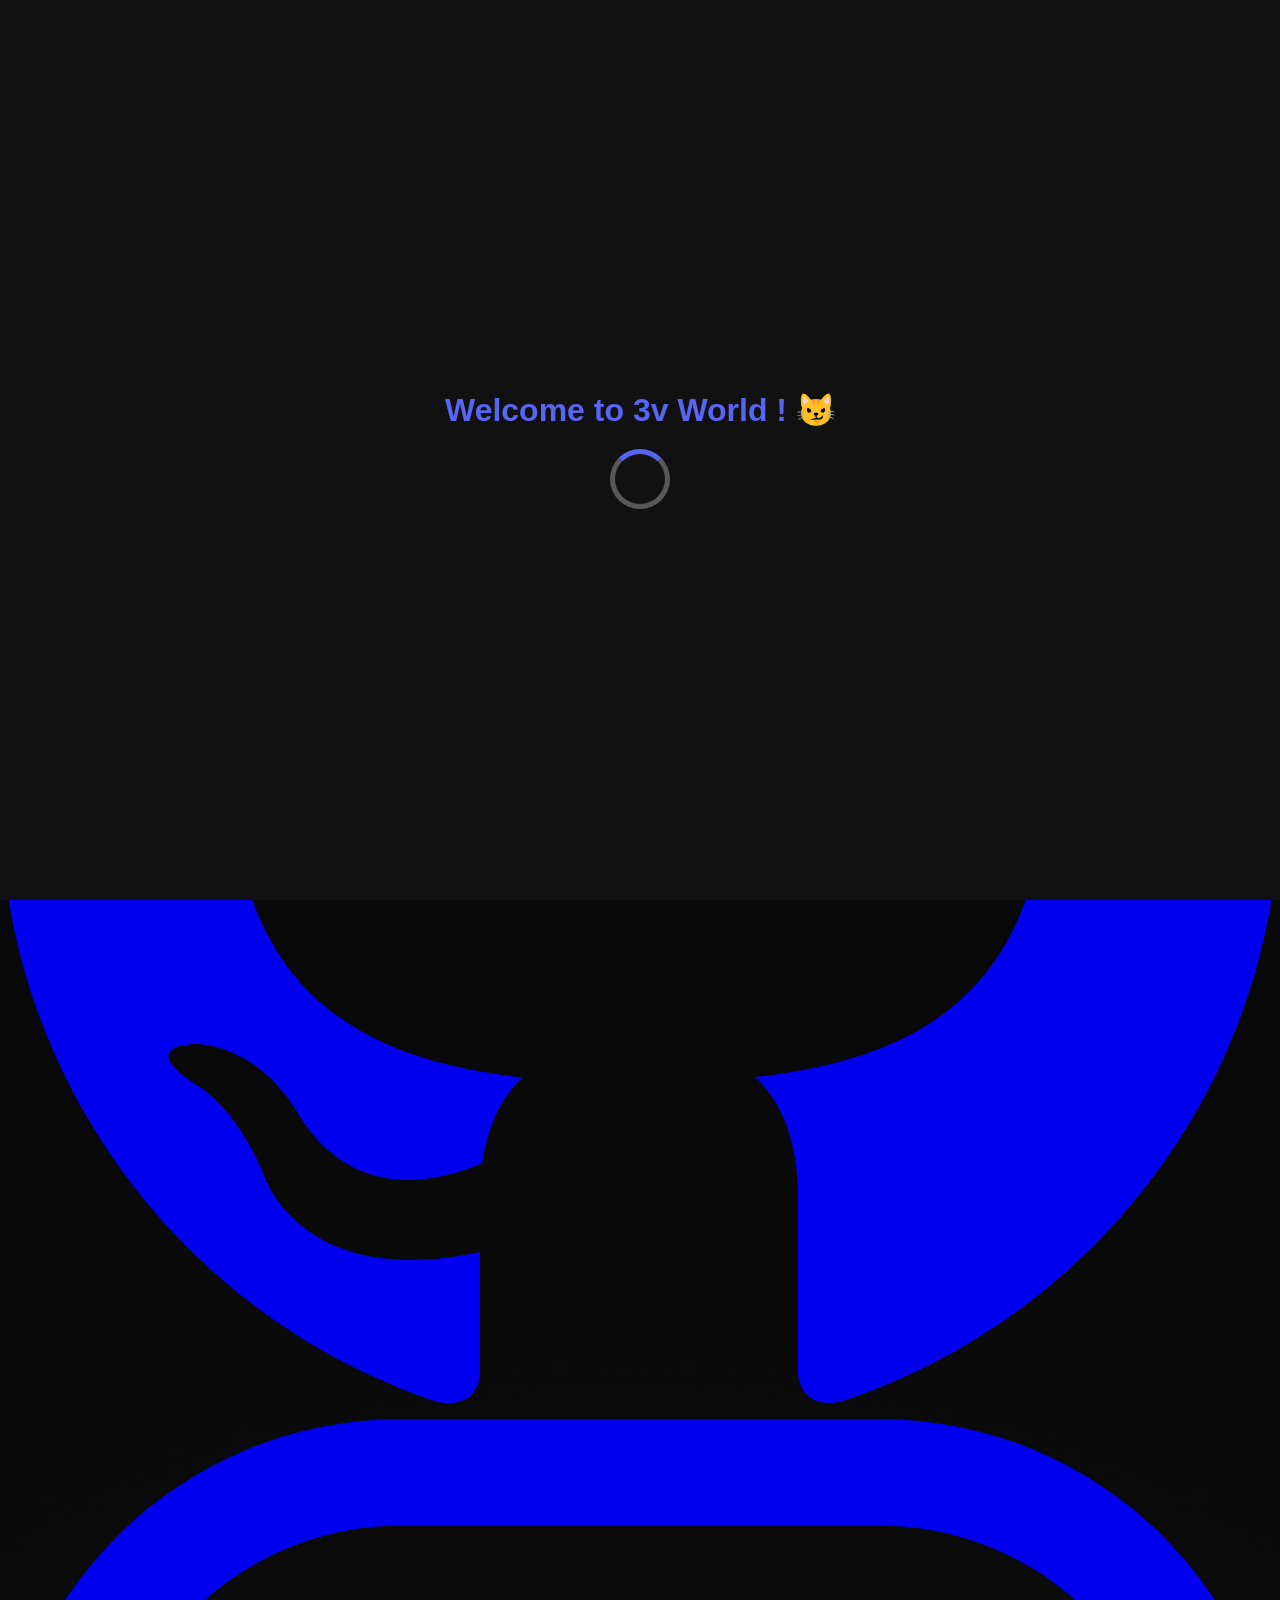
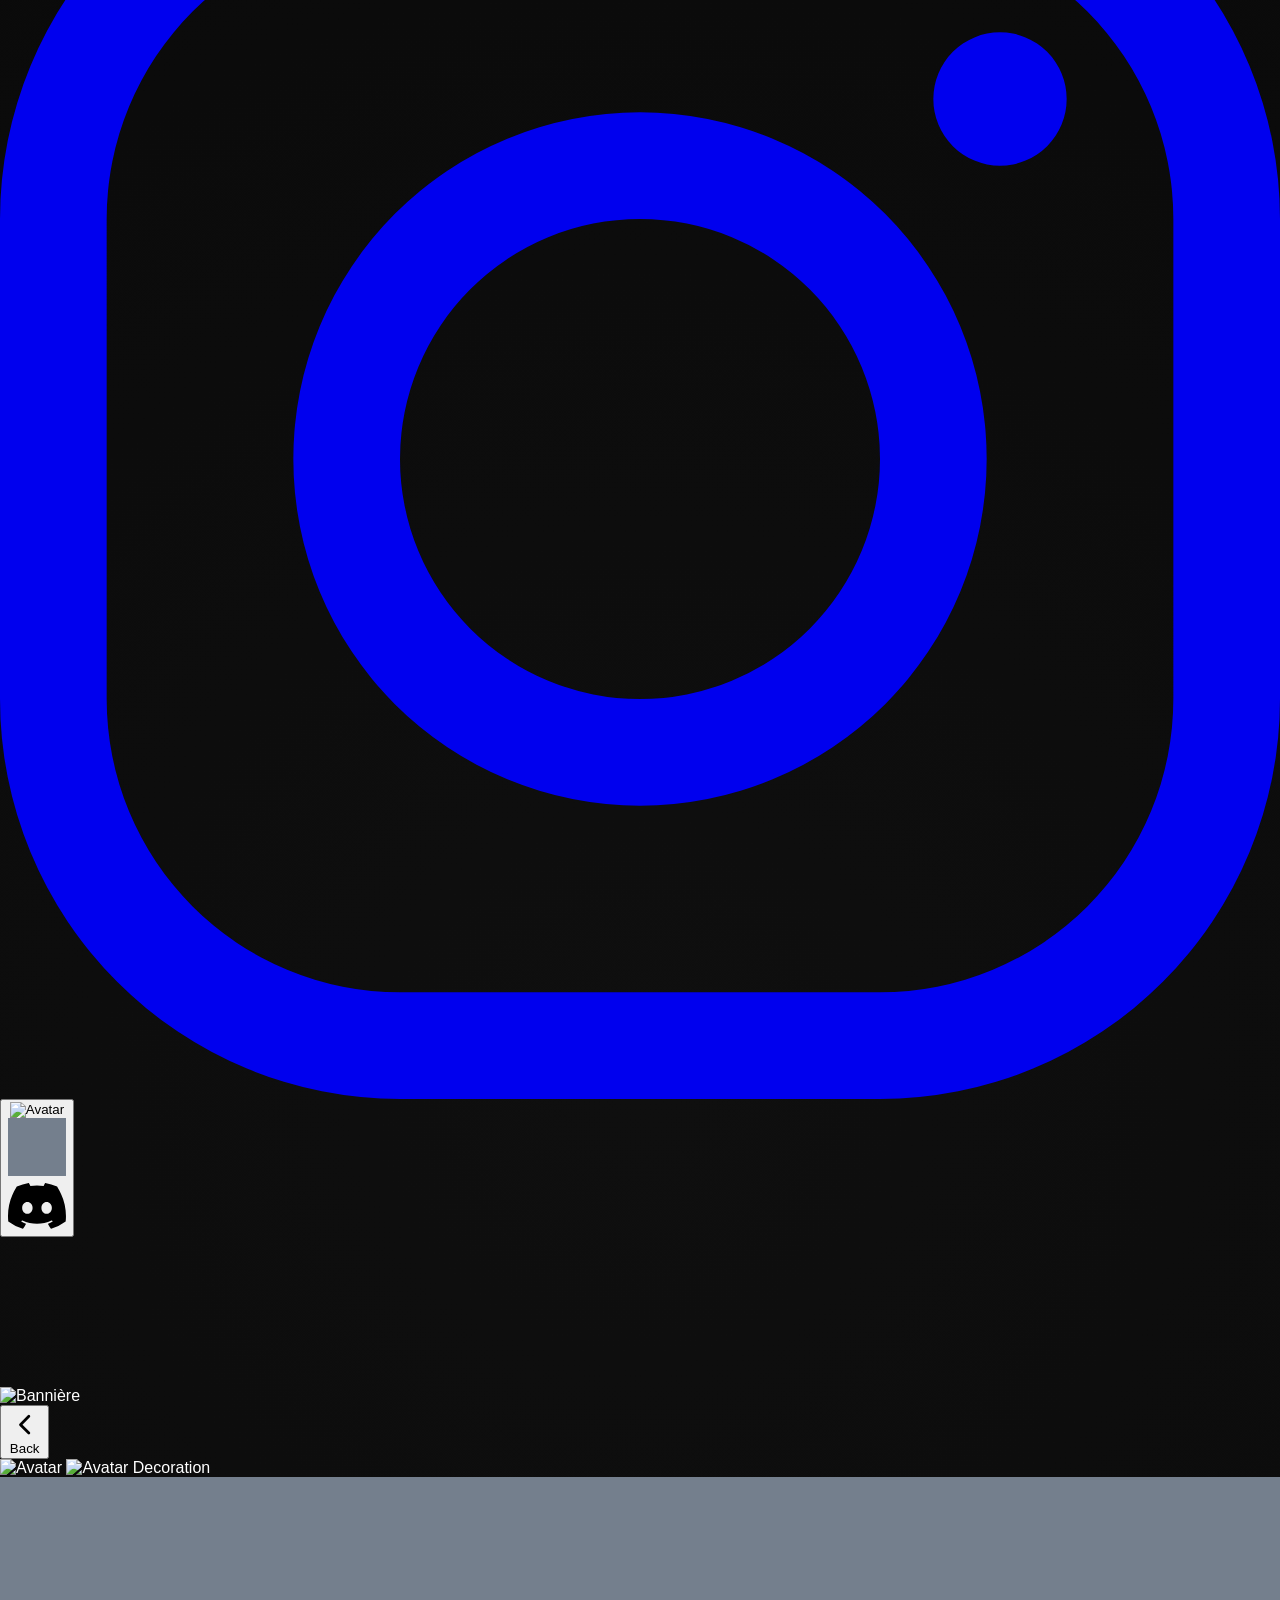
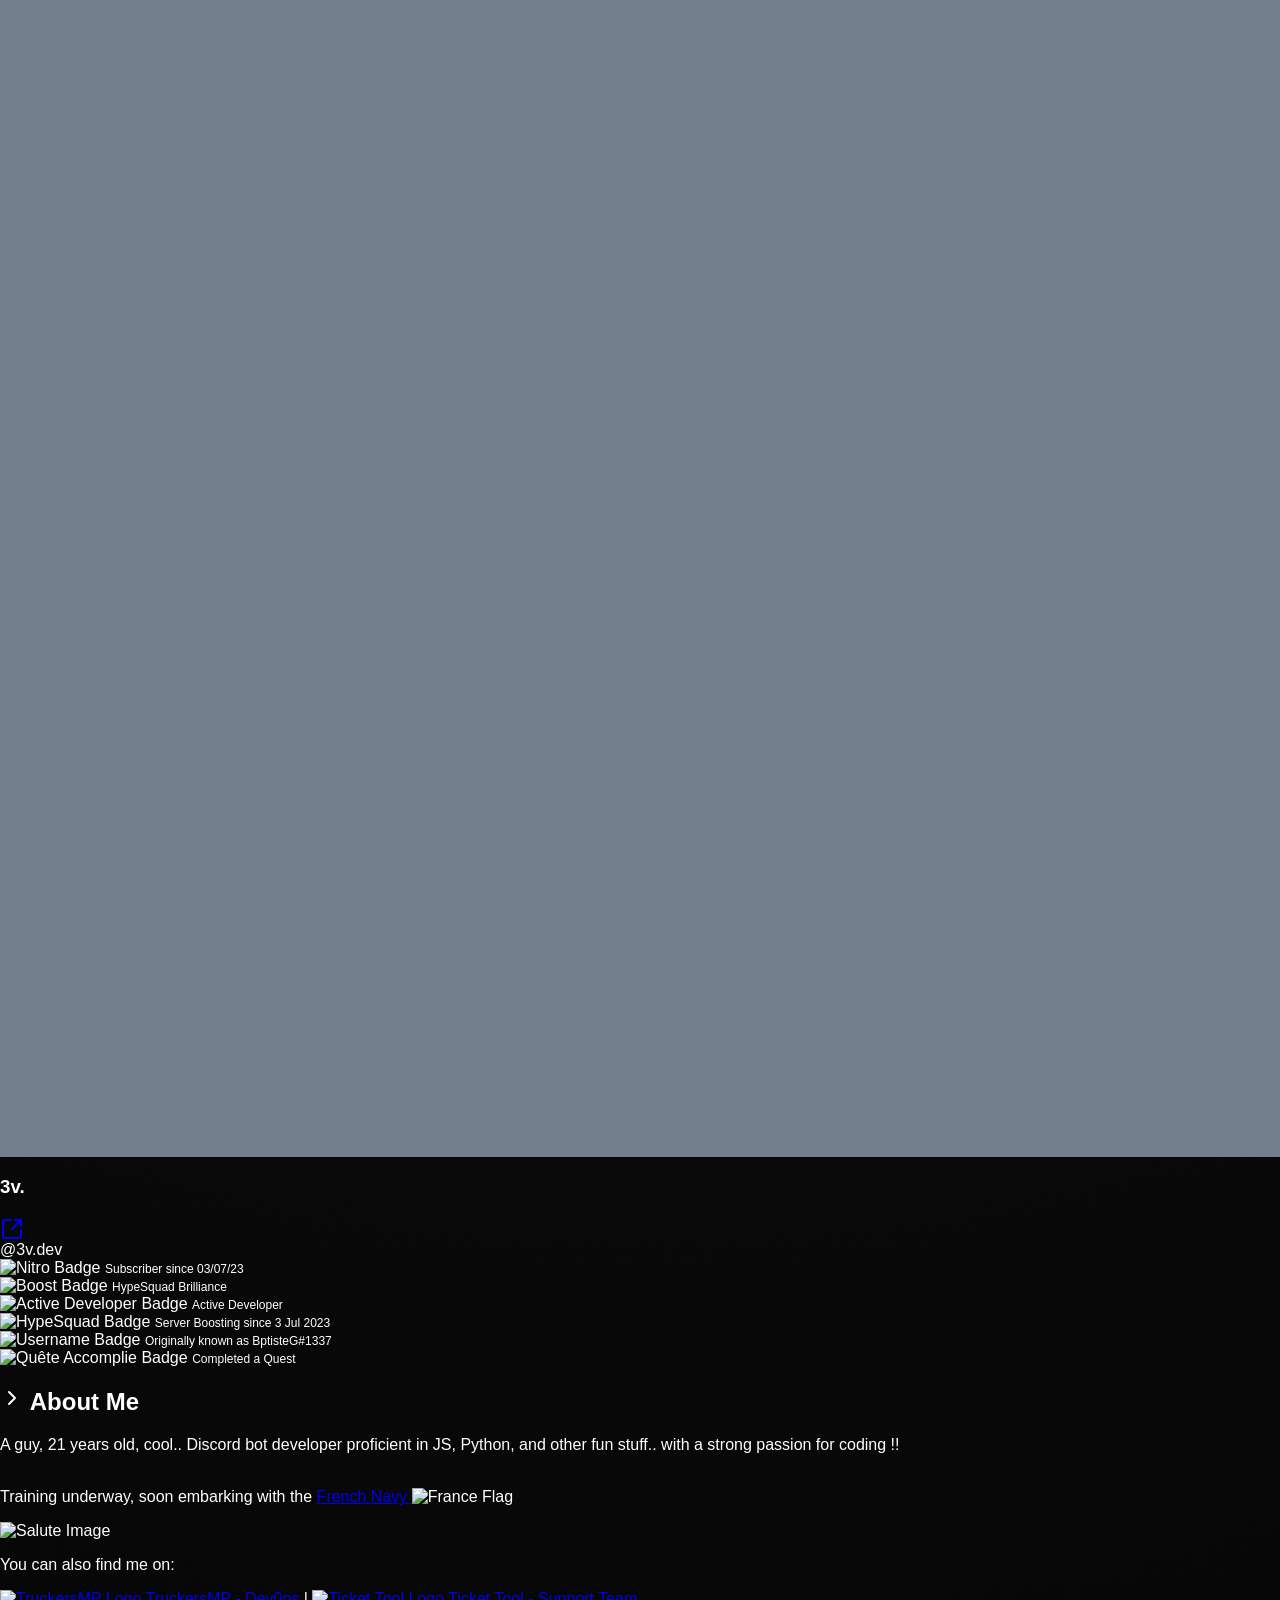
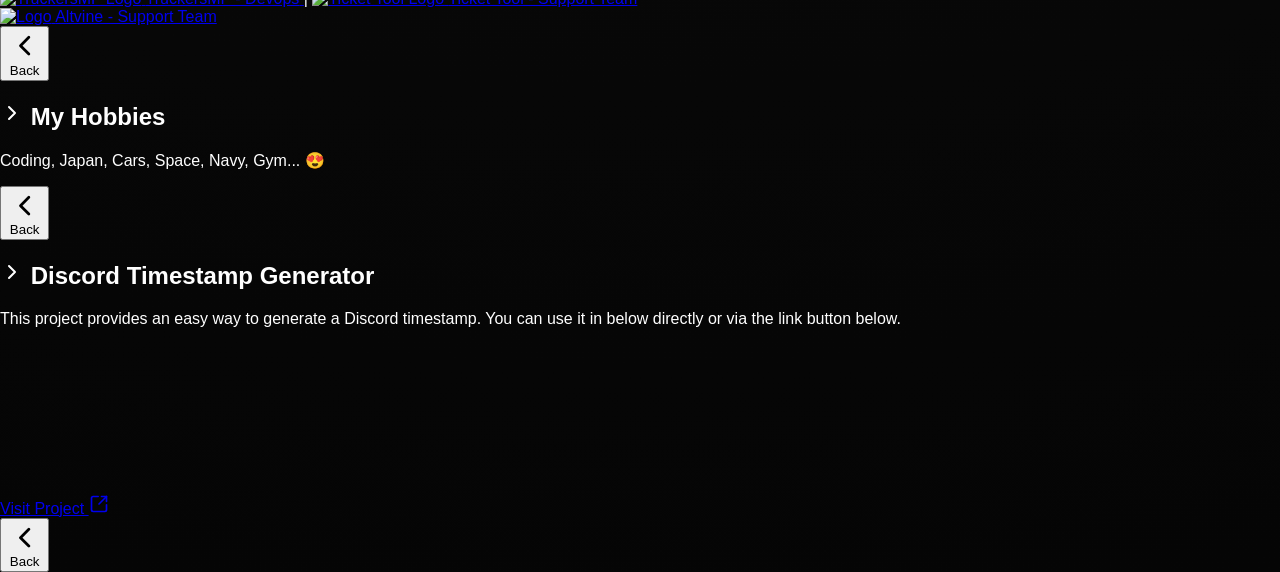
==== commit cce83310: "Update index.html" ====
--- a/index.html
+++ b/index.html
@@ -294,7 +294,11 @@
 </div>
 </div>
     <div id="profile-popup" class="fixed inset-0 bg-black bg-opacity-80 flex items-center justify-center hidden">
-        <div class="bg-[#111827] p-6 rounded-lg shadow-lg text-white w-full max-w-sm lg:max-w-lg min-h-[250px] relative border border-gray-700">
+        <div class="bg-[#111827] p-6 rounded-lg shadow-lg text-white w-full max-w-sm lg:max-w-lg min-h-[250px] relative border border-gray-700 overflow-hidden">
+            <!-- Twilight Nameplate Animation Background -->
+            <video class="absolute inset-0 w-full h-full object-cover opacity-20" autoplay loop muted playsinline>
+                <source src="https://cdn.discordapp.com/assets/collectibles/nameplates/nameplates/twilight/asset.webm" type="video/webm">
+            </video>
             <div class="absolute top-0 left-0 w-full h-32">    
                 <img src="https://cdn.discordapp.com/banners/225349654974431232/20fc1b94a72dd15e0b2e4256878ae934.png?size=600" 
                      alt="Bannière" 
@@ -337,7 +341,7 @@
                     <span class="text-gray-400 text-sm block">@3v.dev</span>
                 </div>  
             </div>
-            <div class="mt-4 flex items-center gap-2 flex-wrap">
+            <div class="mt-4 flex items-center gap-2 flex-wrap relative">
                 <!-- Nitro Badge -->
                 <div class="relative group">
                     <img src="https://cdn.discordapp.com/badge-icons/0334688279c8359120922938dcb1d6f8.png" class="w-6 h-6" alt="Nitro Badge">
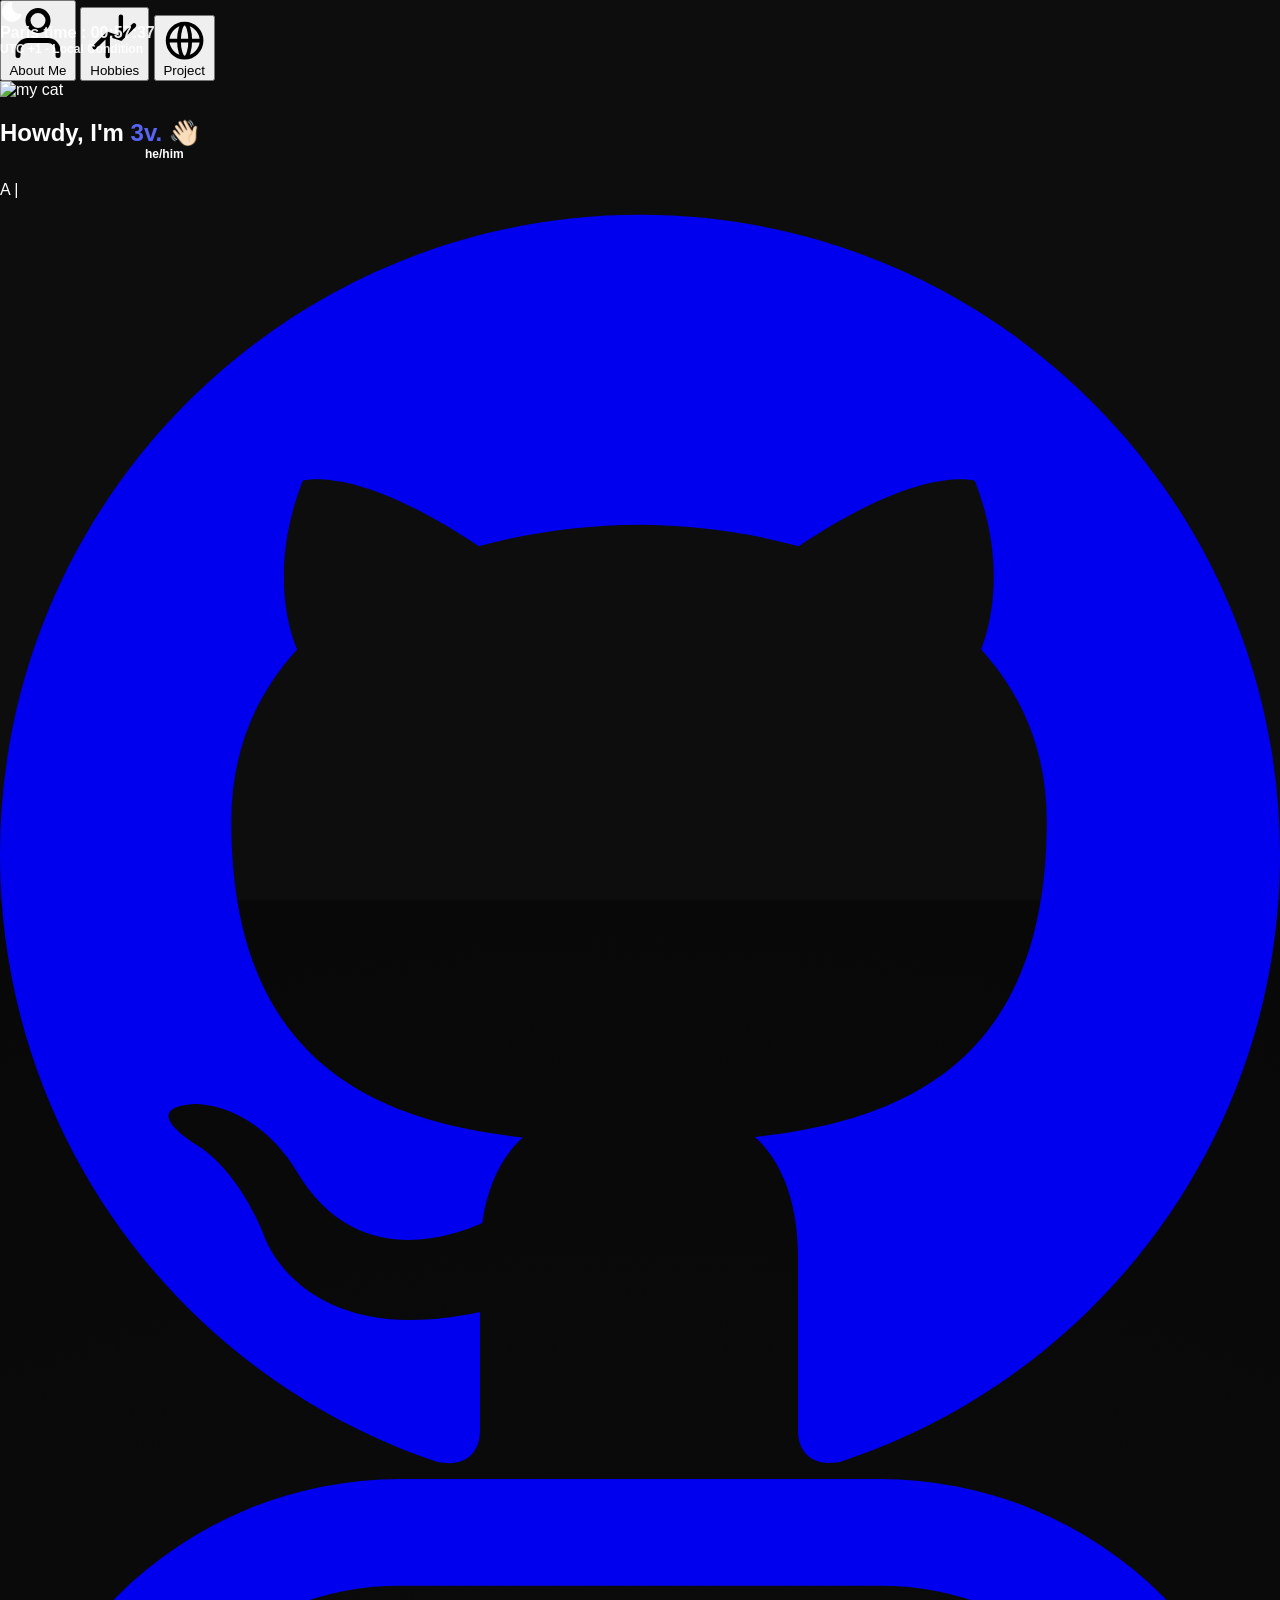
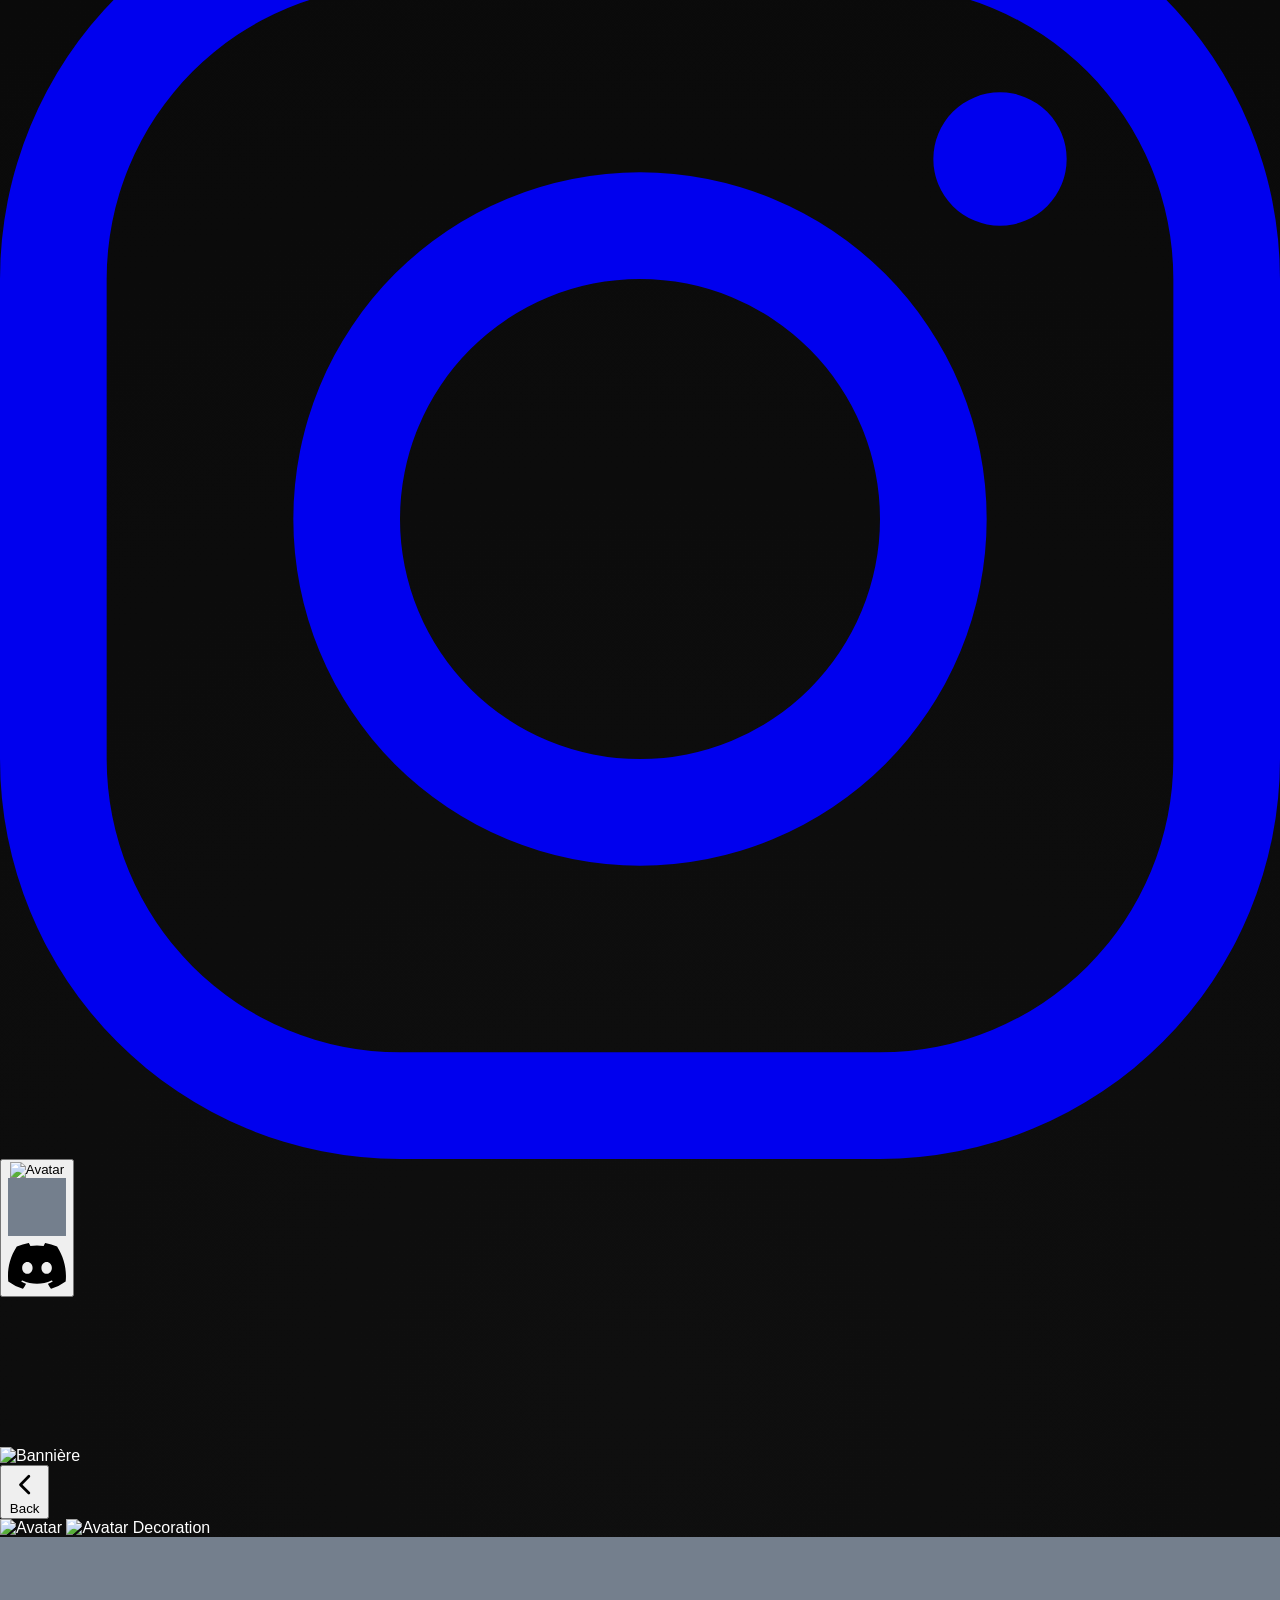
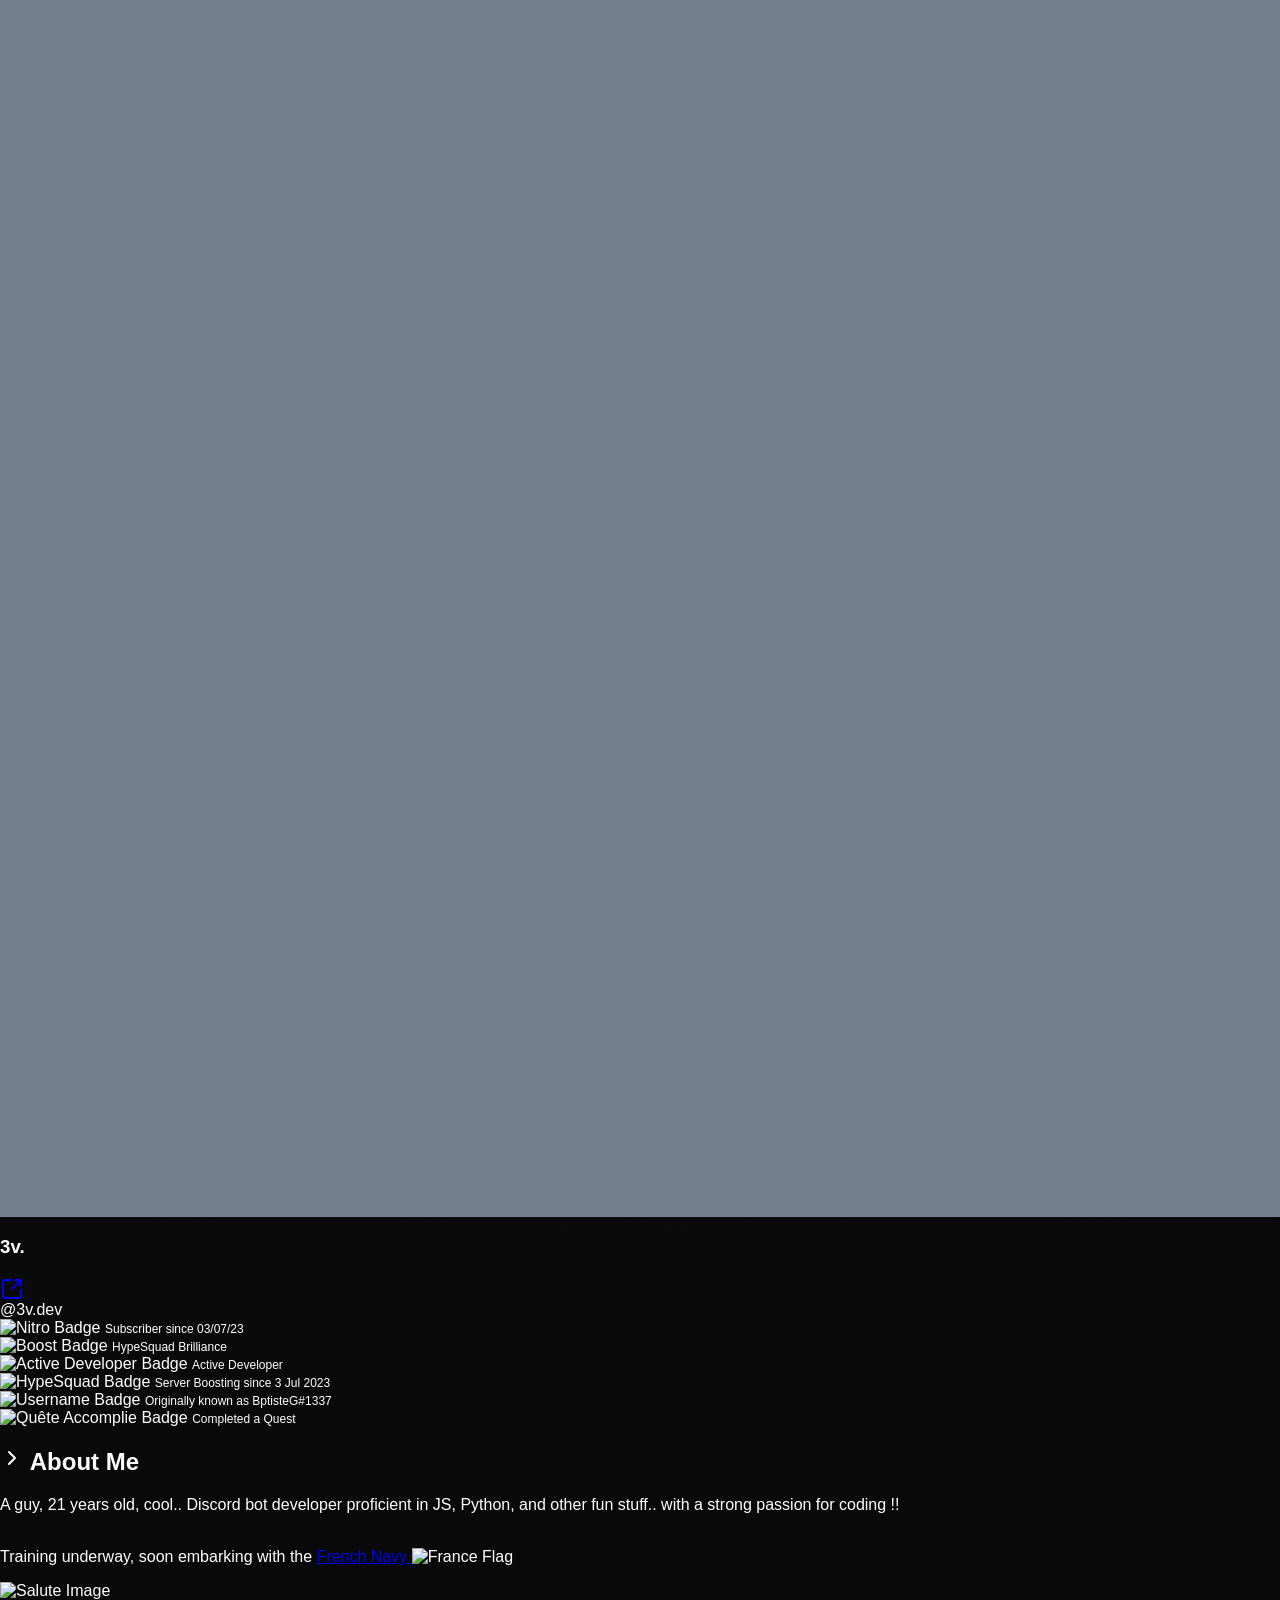
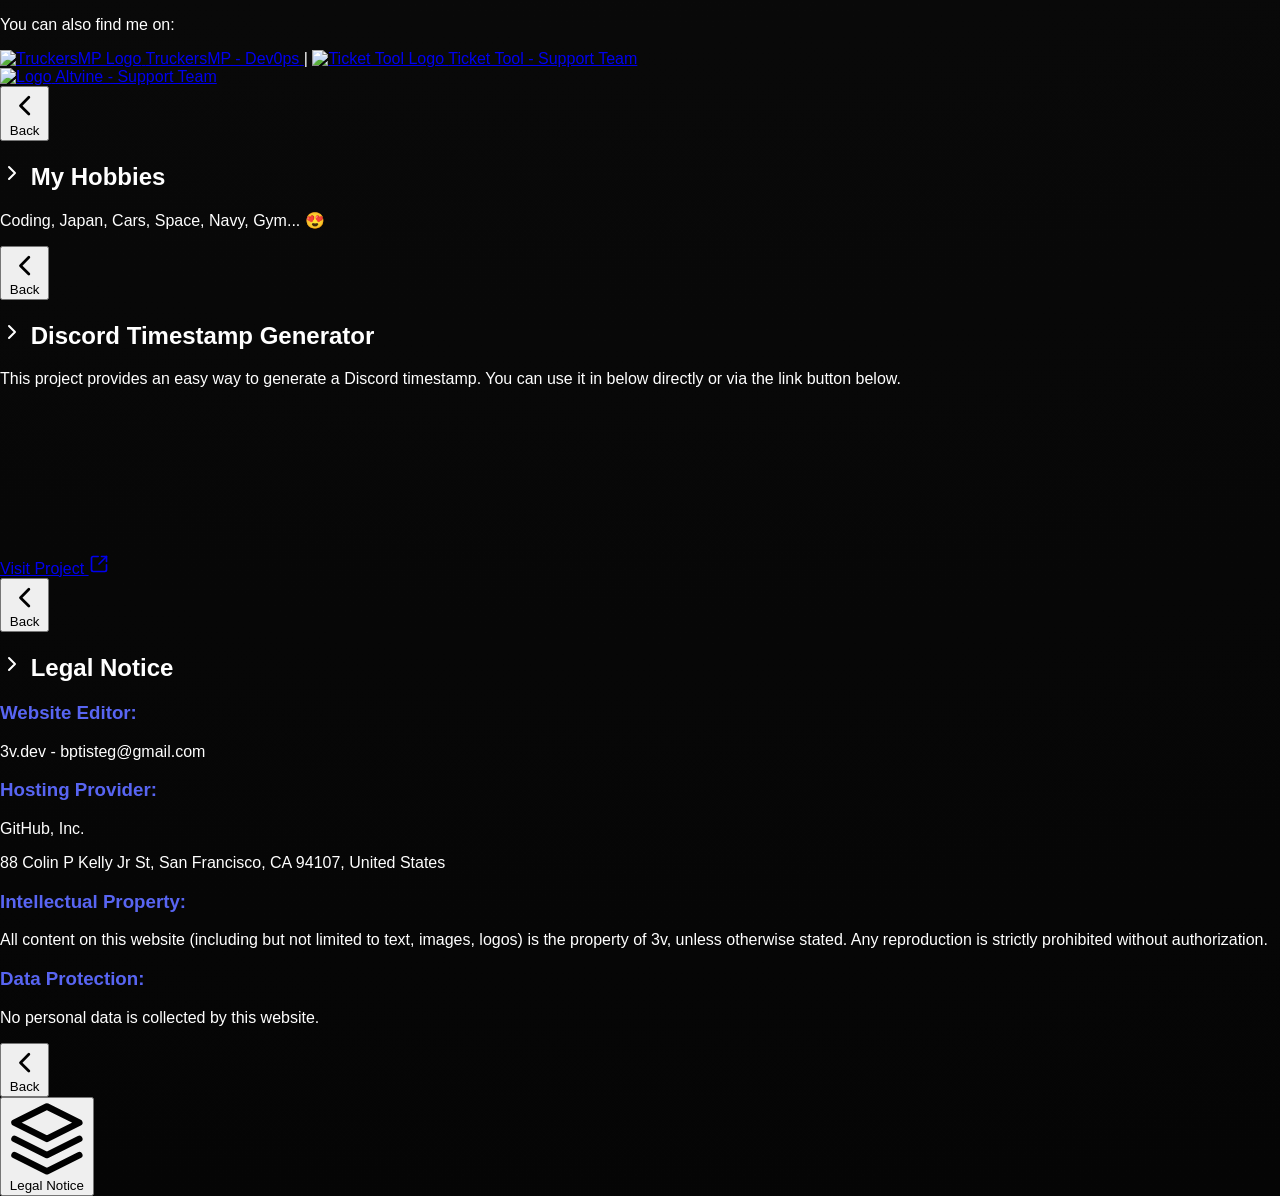
==== commit 96322eed: "Update index.html" ====
--- a/index.html
+++ b/index.html
@@ -233,14 +233,39 @@
     <div id="main-content" class="w-full flex flex-col items-center text-center max-w-2xl hide-on-profile">
         <div class="fixed top-0 left-0 w-full p-4 text-center z-10 backdrop-blur-md bg-black/30">
             <div class="flex justify-center space-x-4">
-                <button onclick="toggleAboutMe()" class="bg-black text-gray-200 border border-gray-700 px-4 py-2 rounded transition duration-300 hover:bg-gray-800 hover:scale-105 hover:shadow-lg hover:shadow-gray-700 font-mono hide-on-profile">
+                <button onclick="toggleAboutMe()" 
+                    class="group relative bg-black/30 backdrop-blur-md text-gray-400 px-4 py-2 rounded-lg border border-gray-700/50 
+                    transition-all duration-300 hover:text-white hover:border-gray-500 hover:bg-black/50 
+                    flex items-center gap-2 text-sm font-mono hide-on-profile">
+                    <svg xmlns="http://www.w3.org/2000/svg" class="w-4 h-4 transition-transform duration-300 group-hover:rotate-180" viewBox="0 0 24 24" fill="none" stroke="currentColor" stroke-width="2" stroke-linecap="round" stroke-linejoin="round">
+                        <path d="M20 21v-2a4 4 0 0 0-4-4H8a4 4 0 0 0-4 4v2"></path>
+                        <circle cx="12" cy="7" r="4"></circle>
+                    </svg>
                     About Me
+                    <div class="absolute inset-0 rounded-lg transition-opacity duration-300 opacity-0 group-hover:opacity-100"
+                         style="background: linear-gradient(45deg, rgba(88,101,242,0.1) 0%, rgba(88,101,242,0) 100%);"></div>
                 </button>
-                <button onclick="toggleHobbies()" class="bg-black text-gray-200 border border-gray-700 px-4 py-2 rounded transition duration-300 hover:bg-gray-800 hover:scale-105 hover:shadow-lg hover:shadow-gray-700 font-mono hide-on-profile">
+                <button onclick="toggleHobbies()" 
+                    class="group relative bg-black/30 backdrop-blur-md text-gray-400 px-4 py-2 rounded-lg border border-gray-700/50 
+                    transition-all duration-300 hover:text-white hover:border-gray-500 hover:bg-black/50 
+                    flex items-center gap-2 text-sm font-mono hide-on-profile">
+                    <svg xmlns="http://www.w3.org/2000/svg" class="w-4 h-4 transition-transform duration-300 group-hover:rotate-180" viewBox="0 0 24 24" fill="none" stroke="currentColor" stroke-width="2" stroke-linecap="round" stroke-linejoin="round">
+                        <path d="M3 17L9 11M15 13L9 11M9 11V21M21 7L15 13M15 13V3"/>
+                    </svg>
                     Hobbies
+                    <div class="absolute inset-0 rounded-lg transition-opacity duration-300 opacity-0 group-hover:opacity-100"
+                         style="background: linear-gradient(45deg, rgba(88,101,242,0.1) 0%, rgba(88,101,242,0) 100%);"></div>
                 </button>
-                <button onclick="toggleWebsite()" class="bg-black text-gray-200 border border-gray-700 px-4 py-2 rounded transition duration-300 hover:bg-gray-800 hover:scale-105 hover:shadow-lg hover:shadow-gray-700 font-mono hide-on-profile">
+                <button onclick="toggleWebsite()" 
+                    class="group relative bg-black/30 backdrop-blur-md text-gray-400 px-4 py-2 rounded-lg border border-gray-700/50 
+                    transition-all duration-300 hover:text-white hover:border-gray-500 hover:bg-black/50 
+                    flex items-center gap-2 text-sm font-mono hide-on-profile">
+                    <svg xmlns="http://www.w3.org/2000/svg" class="w-4 h-4 transition-transform duration-300 group-hover:rotate-180" viewBox="0 0 24 24" fill="none" stroke="currentColor" stroke-width="2" stroke-linecap="round" stroke-linejoin="round">
+                        <path d="M21 12a9 9 0 0 1-9 9m9-9a9 9 0 0 0-9-9m9 9H3m9 9a9 9 0 0 1-9-9m9 9c1.657 0 3-4.03 3-9s-1.343-9-3-9m0 18c-1.657 0-3-4.03-3-9s1.343-9 3-9m-9 9a9 9 0 0 1 9-9"></path>
+                    </svg>
                     Project
+                    <div class="absolute inset-0 rounded-lg transition-opacity duration-300 opacity-0 group-hover:opacity-100"
+                         style="background: linear-gradient(45deg, rgba(88,101,242,0.1) 0%, rgba(88,101,242,0) 100%);"></div>
                 </button>                
             </div>
         </div>
@@ -587,16 +612,20 @@
 
 function updateClockVisibility() {
     let clockBox = document.getElementById("clock-box");
+    let legalButton = document.querySelector(".fixed.bottom-4.left-4.z-50");
 
     let aboutMeVisible = !document.getElementById("about-me").classList.contains("hidden");
     let hobbiesVisible = !document.getElementById("hobbies").classList.contains("hidden");
     let websiteVisible = !document.getElementById("website").classList.contains("hidden");
+    let legalVisible = !document.getElementById("legal").classList.contains("hidden");
     let profileVisible = !document.getElementById("profile-popup").classList.contains("hidden");
 
-    if (aboutMeVisible || hobbiesVisible || websiteVisible || profileVisible) {
-        clockBox.classList.add("hidden"); 
+    if (aboutMeVisible || hobbiesVisible || websiteVisible || legalVisible || profileVisible) {
+        clockBox.classList.add("hidden");
+        legalButton.classList.add("hidden");
     } else {
-        clockBox.classList.remove("hidden"); 
+        clockBox.classList.remove("hidden");
+        legalButton.classList.remove("hidden");
     }
 }
 const textArray = [
@@ -887,5 +916,95 @@
     });
 </script>
   
+<div id="legal" class="hidden mt-8 p-6 sm:p-12 bg-black/30 backdrop-blur-md text-white rounded-3xl shadow-lg transition-all duration-300 transform hover:scale-110 hover:shadow-xl border border-gray-700">
+    <div class="flex items-center justify-between mb-6">
+        <h2 class="text-xl sm:text-3xl font-bold flex items-center gap-2">
+            <svg xmlns="http://www.w3.org/2000/svg" width="24" height="24" sm:width="28" sm:height="28" viewBox="0 0 24 24" fill="none" 
+            stroke="currentColor" stroke-width="2" stroke-linecap="round" stroke-linejoin="round" 
+            class="text-blue-400 cursor-pointer" onclick="toggleLegal()">
+            <path d="M9 6l6 6-6 6"/>
+            </svg>
+            Legal Notice
+        </h2>
+    </div>
+    <div class="border-t border-gray-700 mb-6"></div>
+    <div class="text-left space-y-6">
+        <div>
+            <h3 class="text-lg font-semibold" style="color: #5865f2;">Website Editor:</h3>
+            <p> 3v.dev - bptisteg@gmail.com</p>
+        </div>
+        <div>
+            <h3 class="text-lg font-semibold" style="color: #5865f2;">Hosting Provider:</h3>
+            <p>GitHub, Inc.</p>
+            <p>88 Colin P Kelly Jr St, San Francisco, CA 94107, United States</p>
+            <p>
+            </p>
+        </div>
+        <div>
+            <h3 class="text-lg font-semibold" style="color: #5865f2;">Intellectual Property:</h3>
+            <p>All content on this website (including but not limited to text, images, logos) is the property of 3v, unless otherwise stated. Any reproduction is strictly prohibited without authorization.</p>
+        </div>
+        <div>
+            <h3 class="text-lg font-semibold" style="color: #5865f2;">Data Protection:</h3>
+            <p>No personal data is collected by this website.</p>
+        </div>
+    </div>
+    <div class="flex justify-center mt-8">
+        <button onclick="toggleLegal()" 
+            class="bg-gray-800 text-white px-6 py-2 rounded-lg shadow-lg transition duration-300 
+                   hover:bg-gray-700 hover:scale-105 flex items-center gap-2">
+            <svg xmlns="http://www.w3.org/2000/svg" class="w-5 h-5" viewBox="0 0 24 24" fill="none" 
+                stroke="currentColor" stroke-width="2" stroke-linecap="round" stroke-linejoin="round">
+                <path d="M15 18l-6-6 6-6"/>
+            </svg>
+            Back
+        </button>
+    </div>
+</div>
+
+<script>
+function toggleLegal() {
+    document.getElementById('legal').classList.toggle('hidden');
+    document.getElementById('about-me').classList.add('hidden');
+    document.getElementById('hobbies').classList.add('hidden');
+    document.getElementById('website').classList.add('hidden');
+    document.getElementById('main-content').classList.toggle('hidden');
+    updateClockVisibility();
+}
+
+function updateClockVisibility() {
+    let clockBox = document.getElementById("clock-box");
+    let legalButton = document.querySelector(".fixed.bottom-4.left-4.z-50");
+
+    let aboutMeVisible = !document.getElementById("about-me").classList.contains("hidden");
+    let hobbiesVisible = !document.getElementById("hobbies").classList.contains("hidden");
+    let websiteVisible = !document.getElementById("website").classList.contains("hidden");
+    let legalVisible = !document.getElementById("legal").classList.contains("hidden");
+    let profileVisible = !document.getElementById("profile-popup").classList.contains("hidden");
+
+    if (aboutMeVisible || hobbiesVisible || websiteVisible || legalVisible || profileVisible) {
+        clockBox.classList.add("hidden");
+        legalButton.classList.add("hidden");
+    } else {
+        clockBox.classList.remove("hidden");
+        legalButton.classList.remove("hidden");
+    }
+}
+</script>
+
+<div class="fixed bottom-4 left-4 z-50 hide-on-profile">
+    <button onclick="toggleLegal()" 
+        class="group relative bg-black/30 backdrop-blur-md text-gray-400 px-4 py-2 rounded-lg border border-gray-700/50 
+        transition-all duration-300 hover:text-white hover:border-gray-500 hover:bg-black/50 
+        flex items-center gap-2 text-sm font-mono">
+        <svg xmlns="http://www.w3.org/2000/svg" class="w-4 h-4 transition-transform duration-300 group-hover:rotate-180" viewBox="0 0 24 24" fill="none" stroke="currentColor" stroke-width="2" stroke-linecap="round" stroke-linejoin="round">
+            <path d="M12 2L2 7l10 5 10-5-10-5zM2 17l10 5 10-5M2 12l10 5 10-5"/>
+        </svg>
+        Legal Notice
+        <div class="absolute inset-0 rounded-lg transition-opacity duration-300 opacity-0 group-hover:opacity-100"
+             style="background: linear-gradient(45deg, rgba(88,101,242,0.1) 0%, rgba(88,101,242,0) 100%);"></div>
+    </button>
+</div>
+
 </body>
 </html>
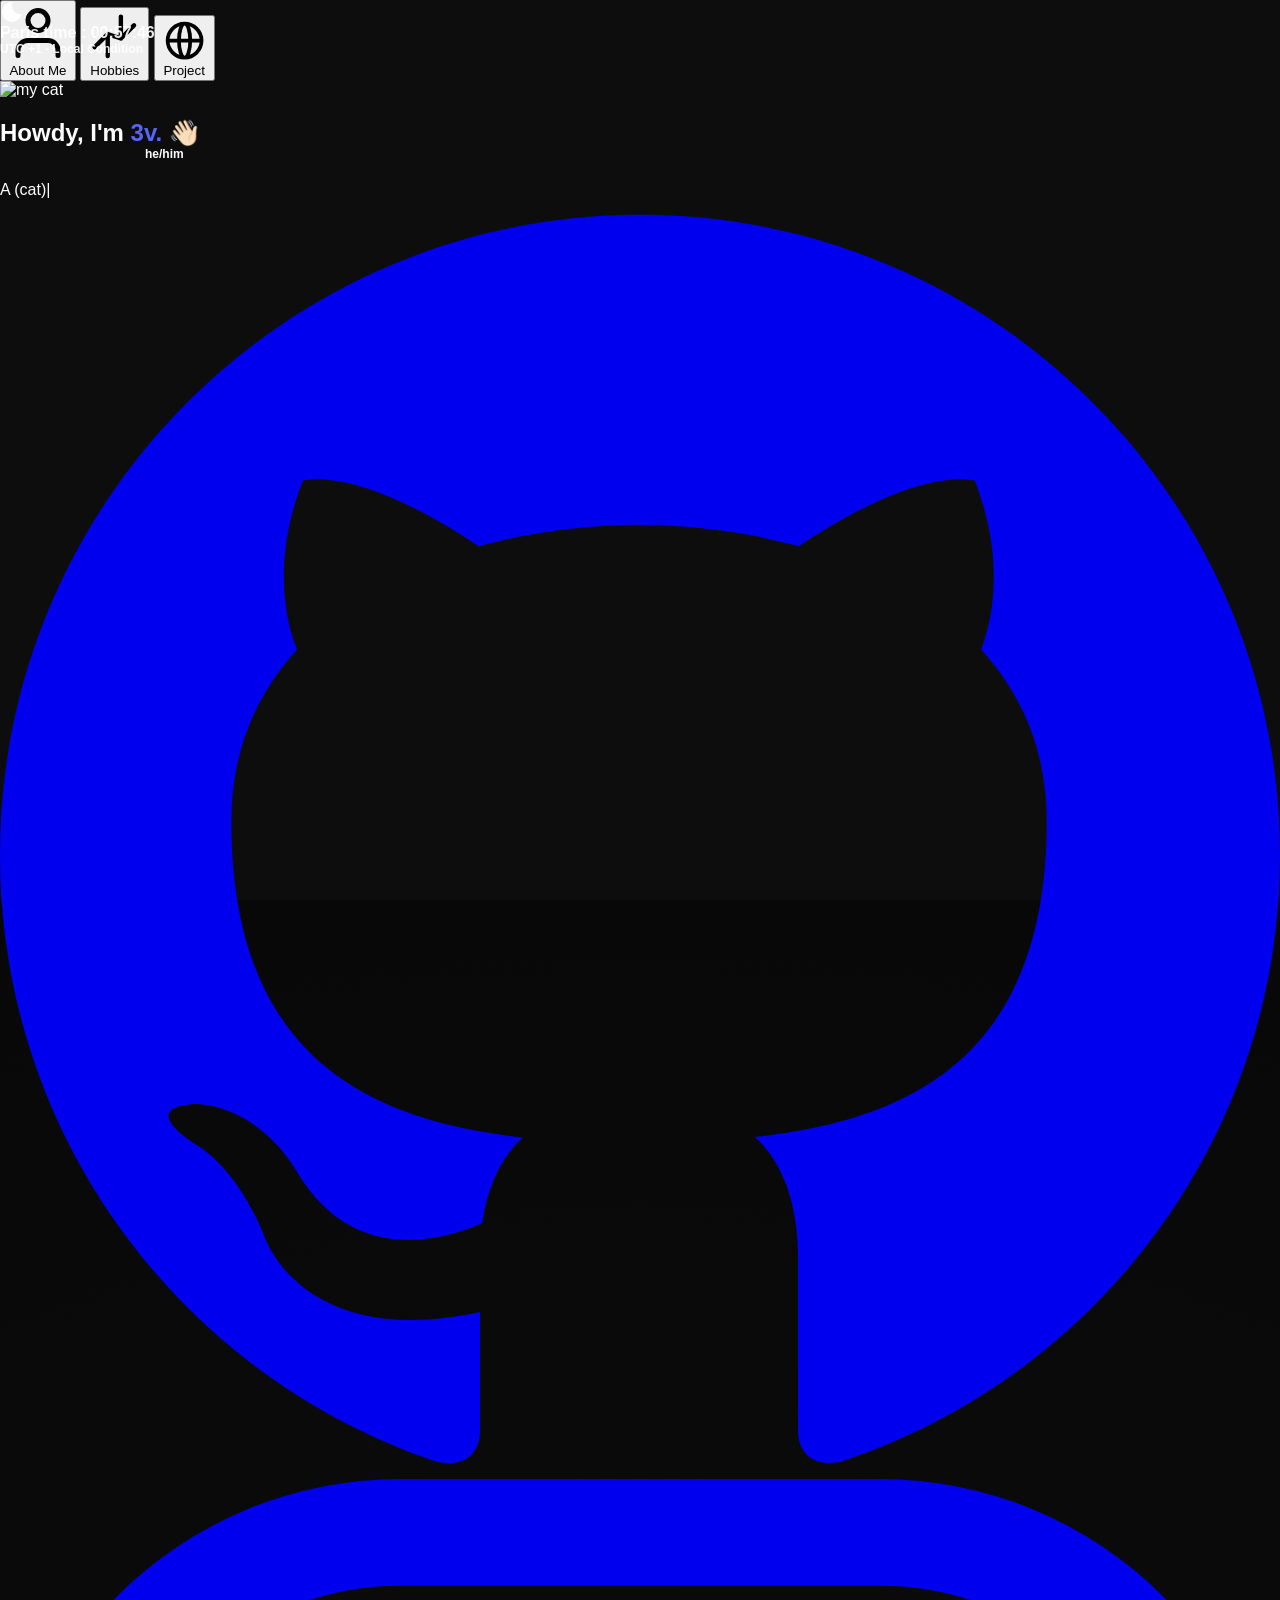
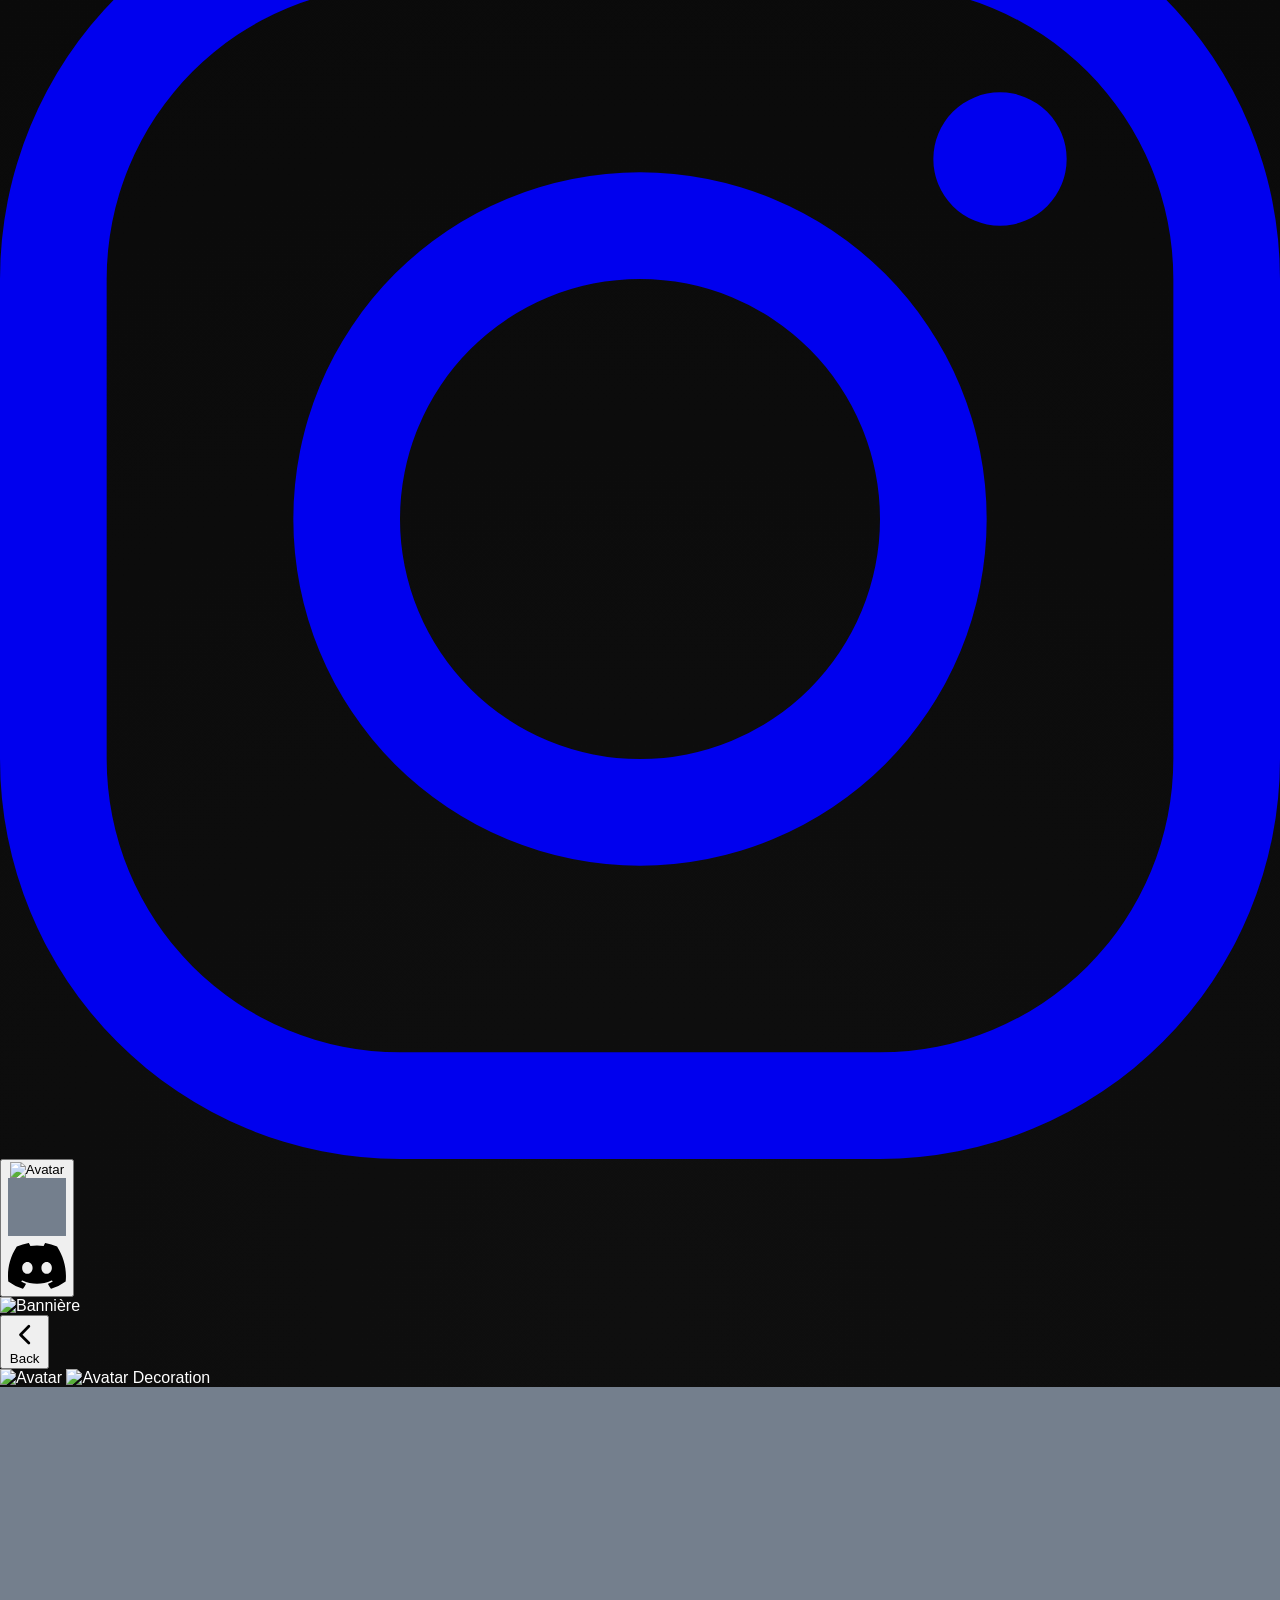
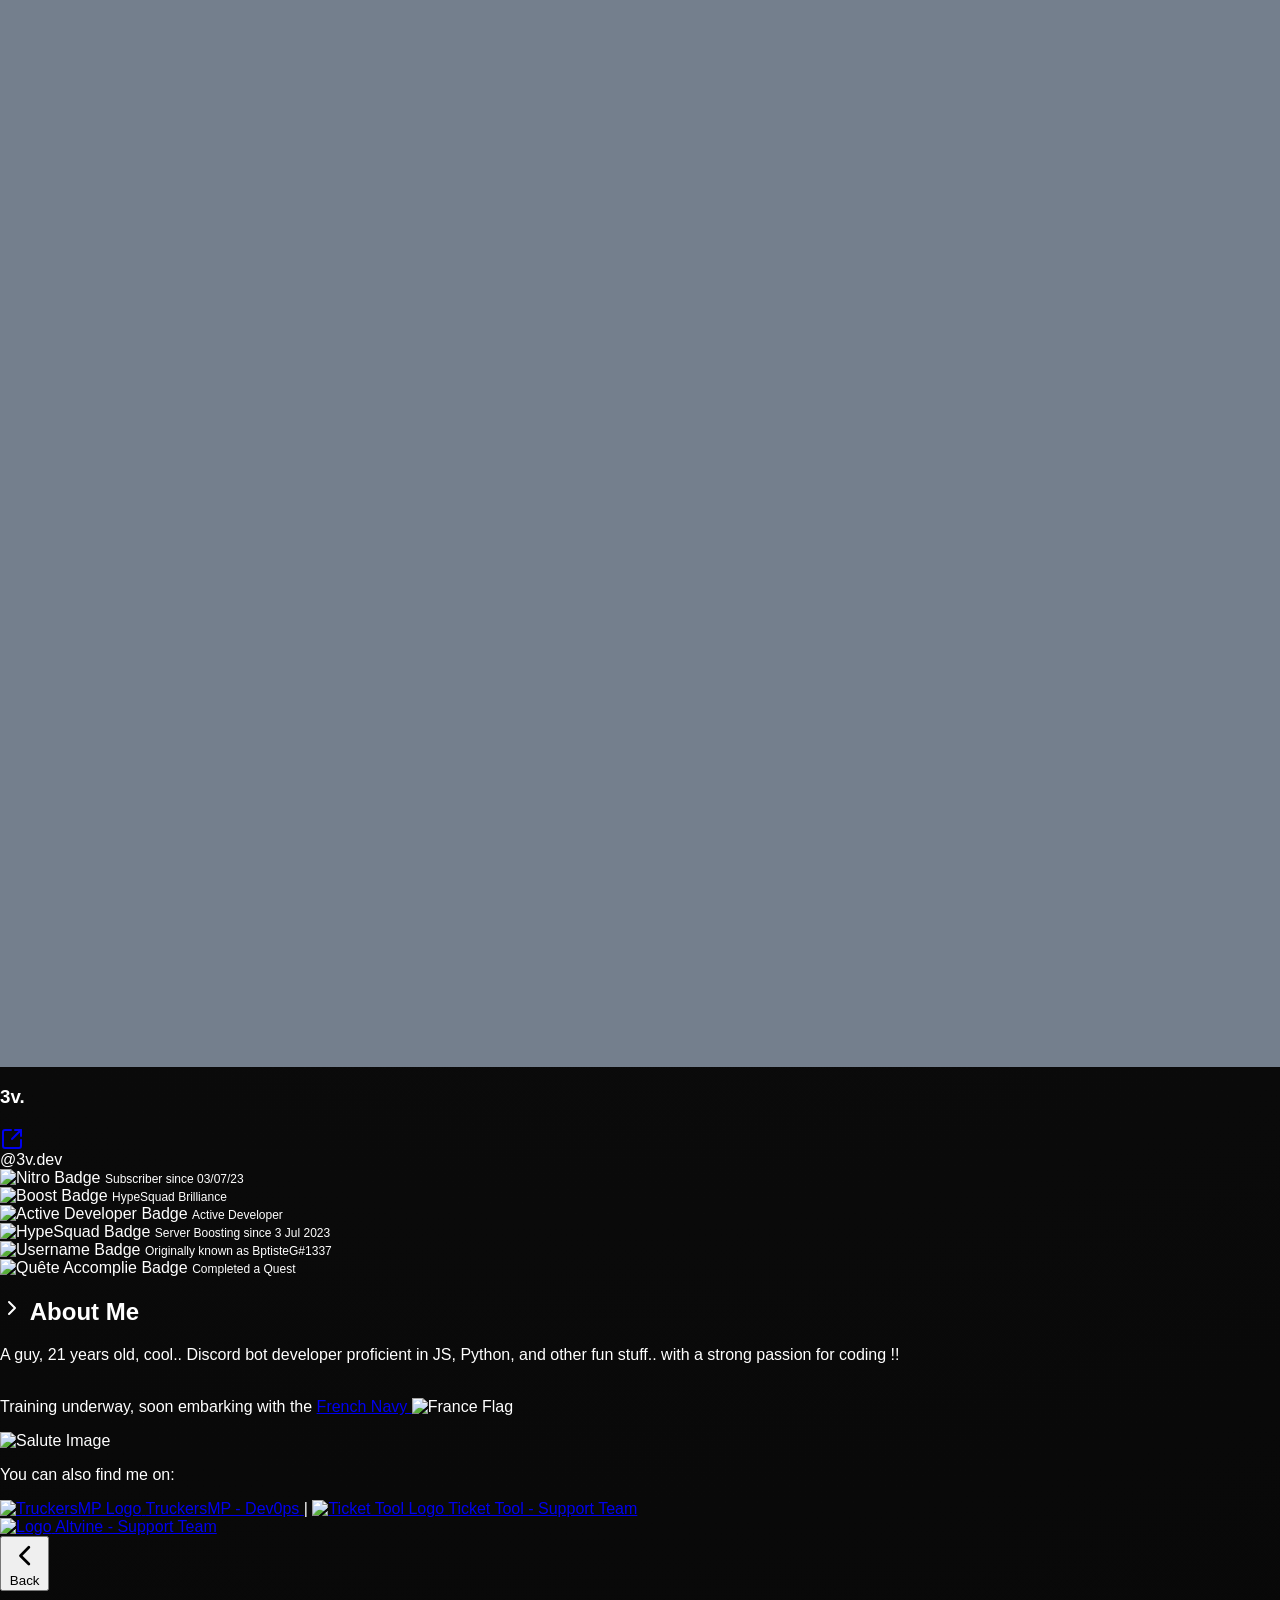
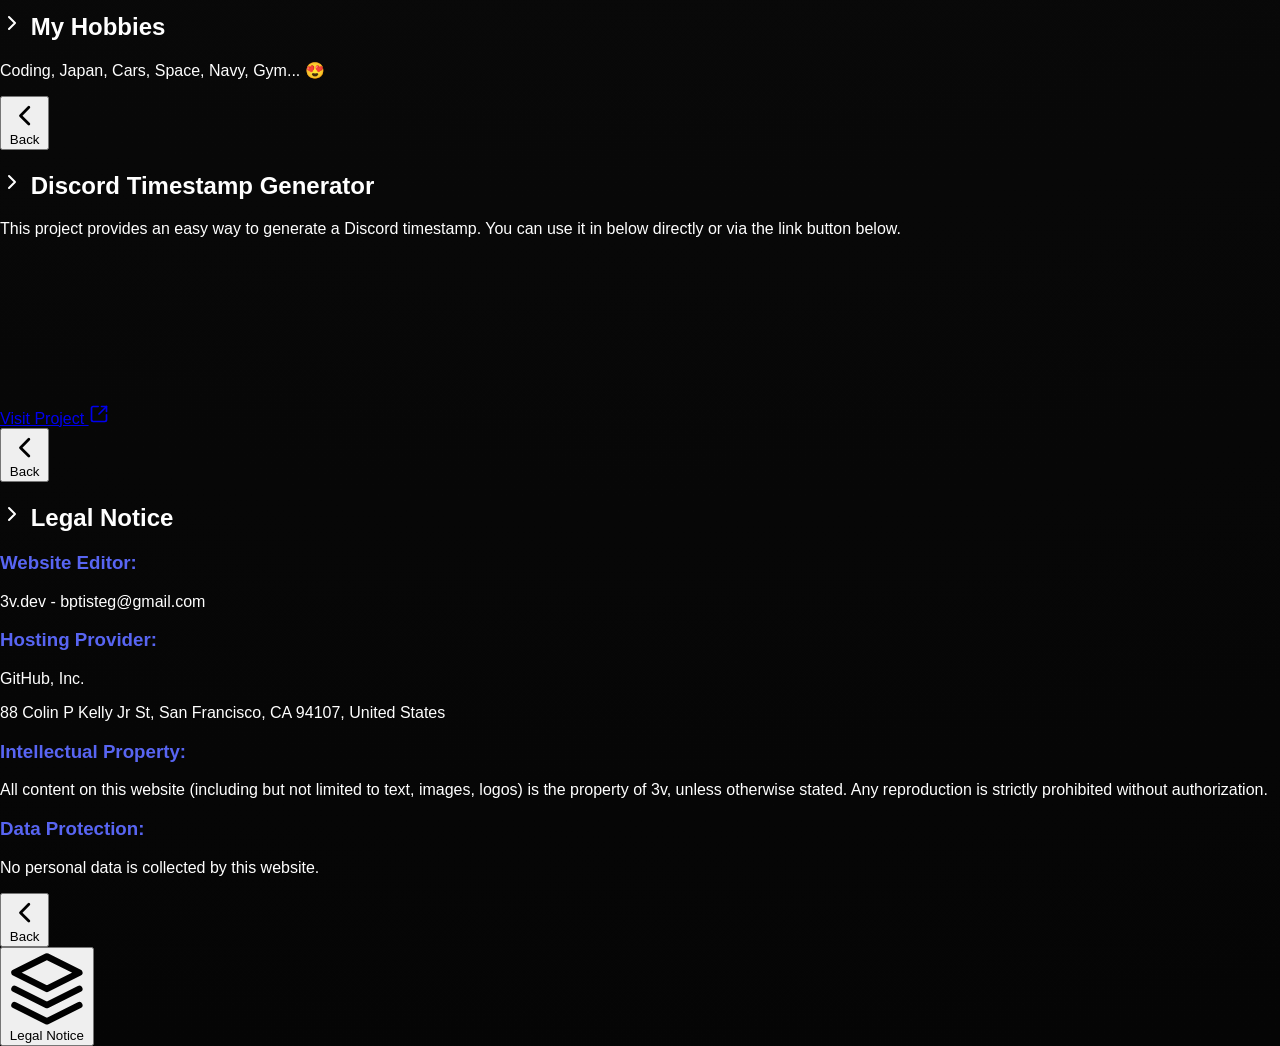
==== commit bbb69cd4: "Update index.html" ====
--- a/index.html
+++ b/index.html
@@ -320,10 +320,6 @@
 </div>
     <div id="profile-popup" class="fixed inset-0 bg-black bg-opacity-80 flex items-center justify-center hidden">
         <div class="bg-[#111827] p-6 rounded-lg shadow-lg text-white w-full max-w-sm lg:max-w-lg min-h-[250px] relative border border-gray-700 overflow-hidden">
-            <!-- Twilight Nameplate Animation Background -->
-            <video class="absolute inset-0 w-full h-full object-cover opacity-20" autoplay loop muted playsinline>
-                <source src="https://cdn.discordapp.com/assets/collectibles/nameplates/nameplates/twilight/asset.webm" type="video/webm">
-            </video>
             <div class="absolute top-0 left-0 w-full h-32">    
                 <img src="https://cdn.discordapp.com/banners/225349654974431232/20fc1b94a72dd15e0b2e4256878ae934.png?size=600" 
                      alt="Bannière" 
@@ -916,6 +912,7 @@
     });
 </script>
   
+<!-- Add the legal container before the closing body tag -->
 <div id="legal" class="hidden mt-8 p-6 sm:p-12 bg-black/30 backdrop-blur-md text-white rounded-3xl shadow-lg transition-all duration-300 transform hover:scale-110 hover:shadow-xl border border-gray-700">
     <div class="flex items-center justify-between mb-6">
         <h2 class="text-xl sm:text-3xl font-bold flex items-center gap-2">
@@ -992,6 +989,7 @@
 }
 </script>
 
+<!-- Add before the closing body tag, but after all other content -->
 <div class="fixed bottom-4 left-4 z-50 hide-on-profile">
     <button onclick="toggleLegal()" 
         class="group relative bg-black/30 backdrop-blur-md text-gray-400 px-4 py-2 rounded-lg border border-gray-700/50 
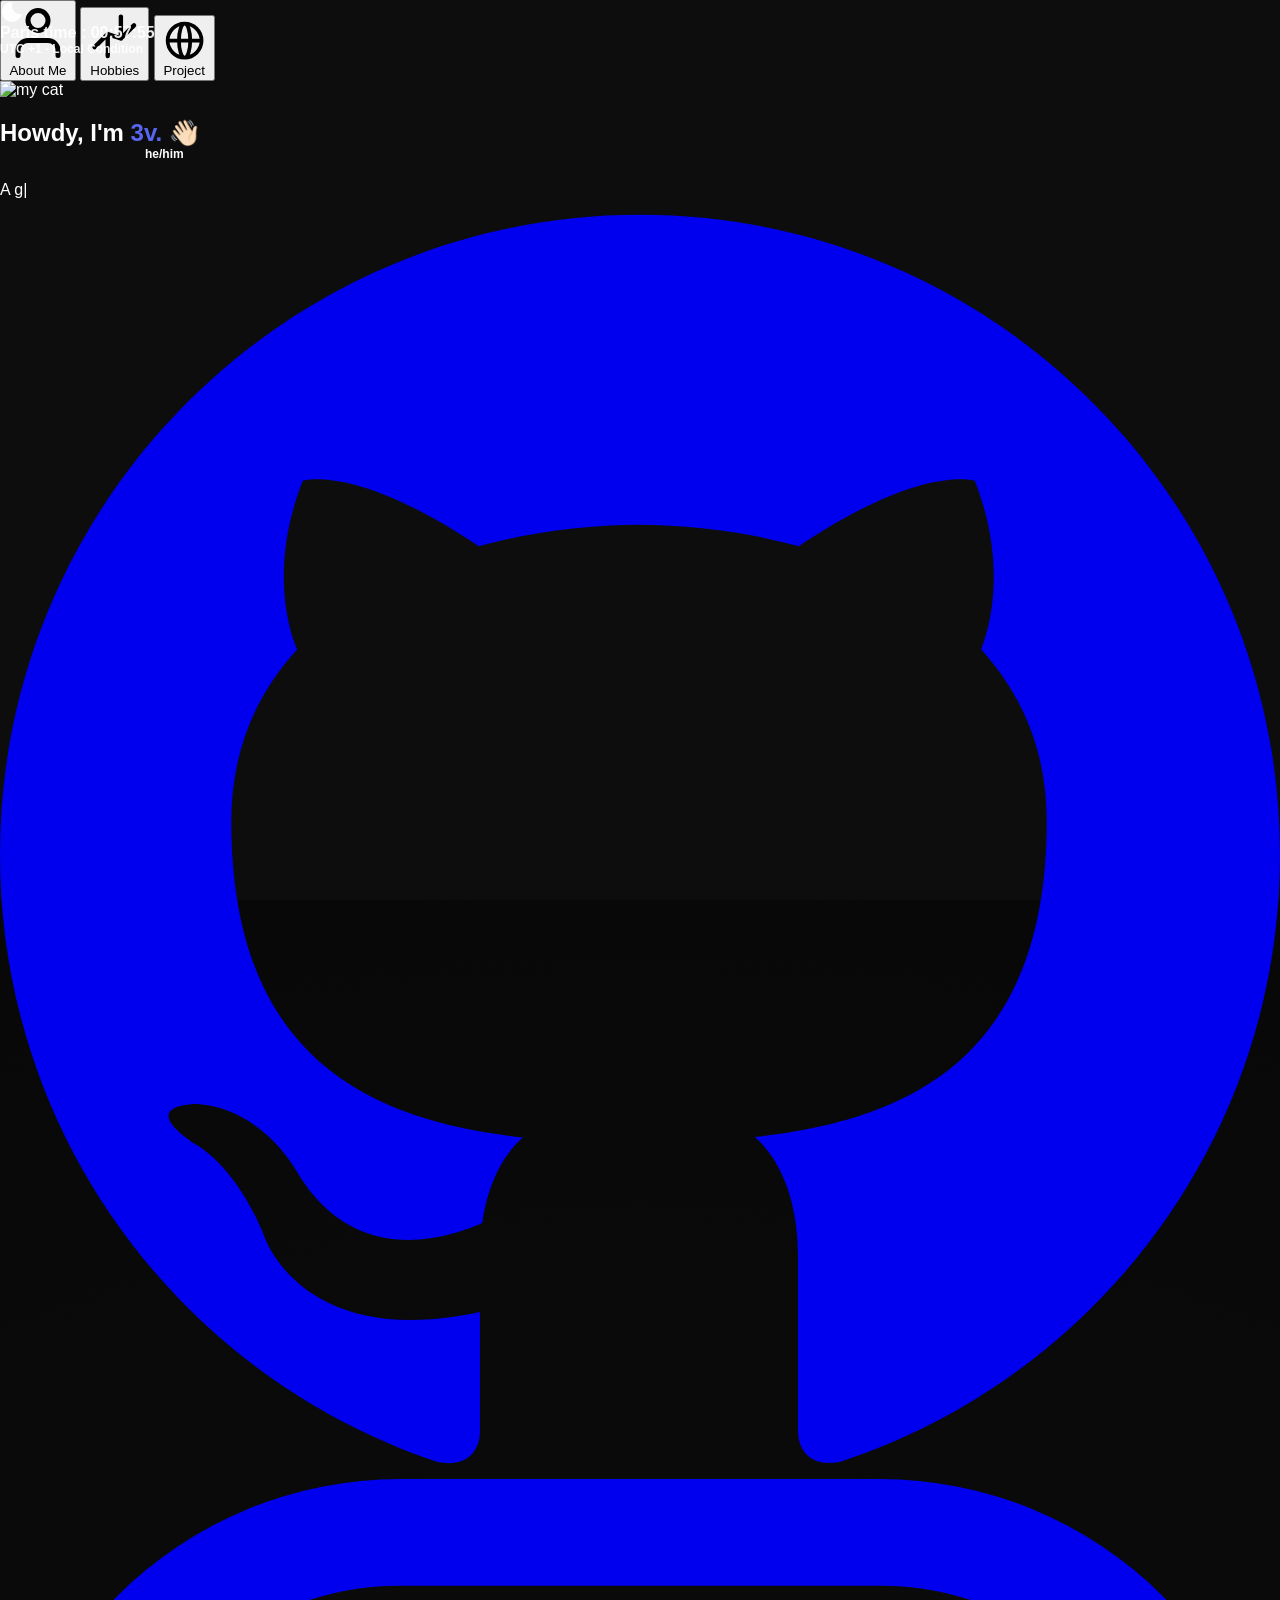
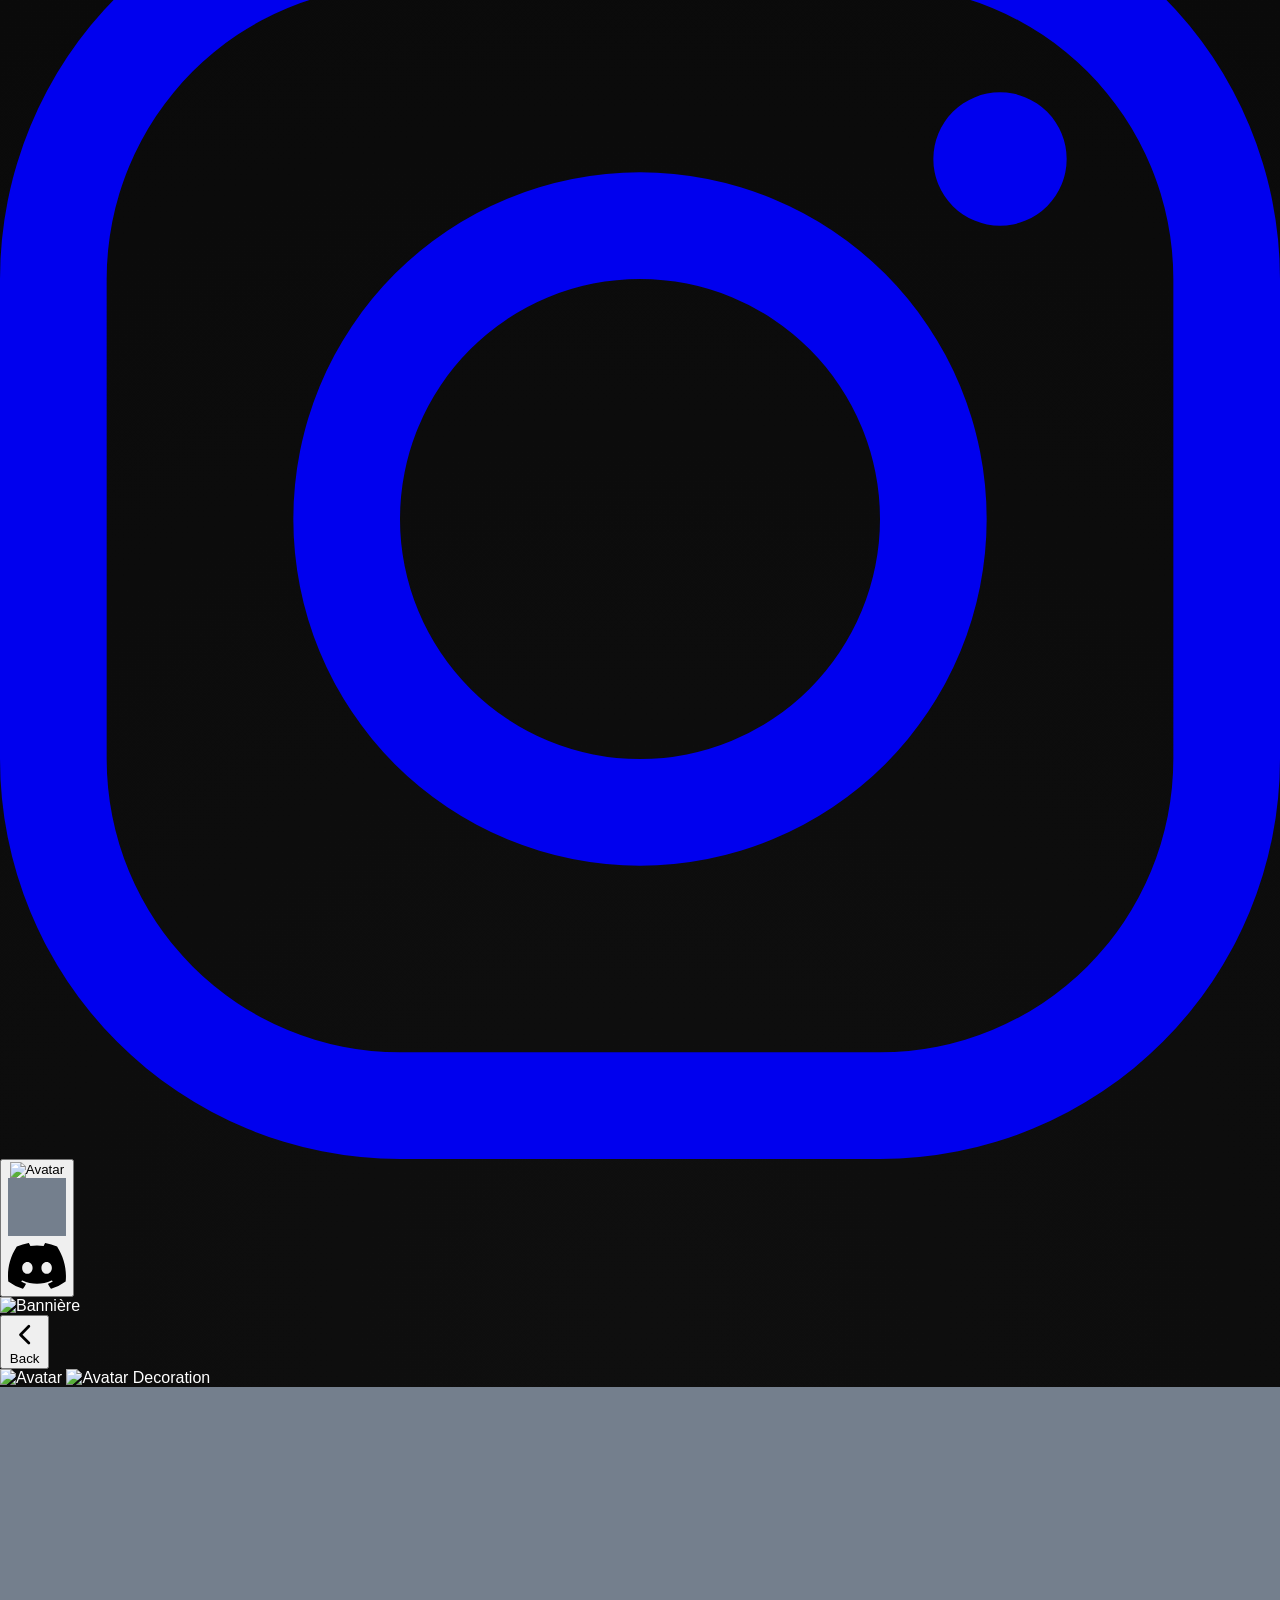
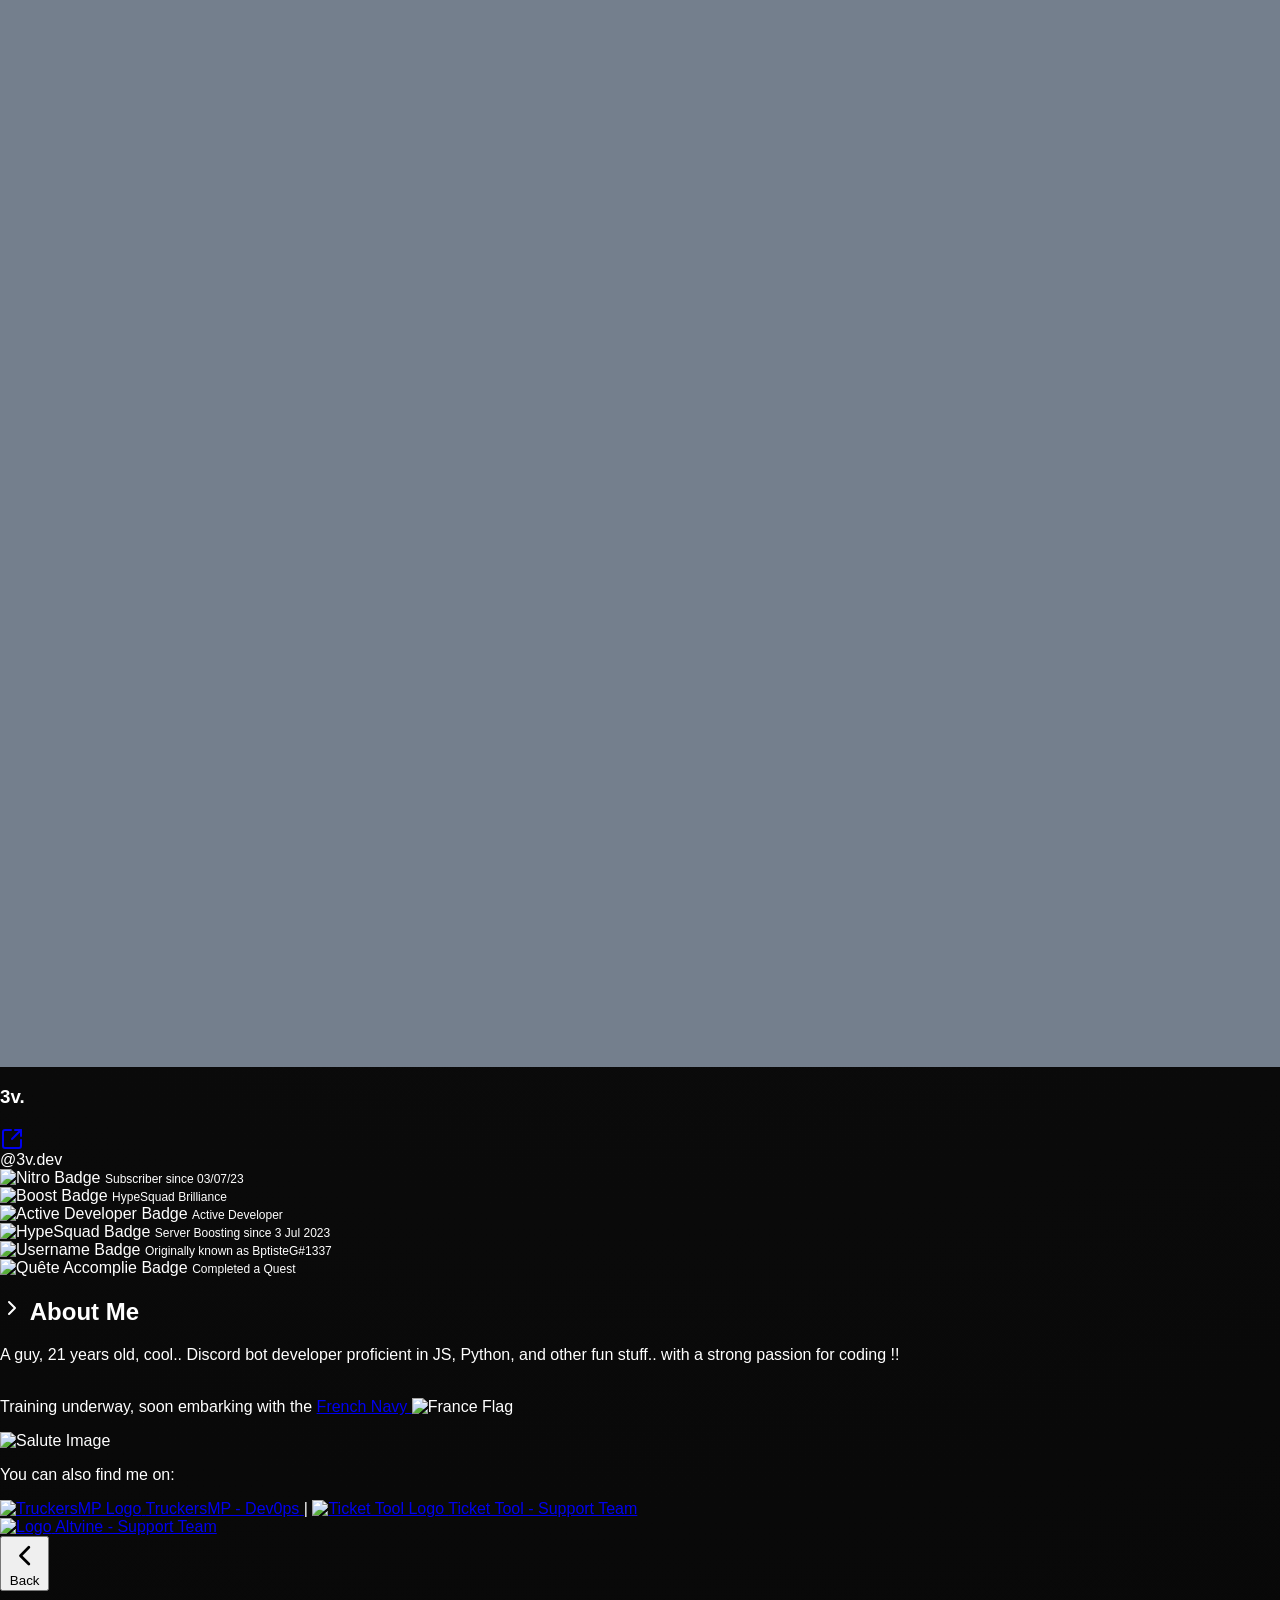
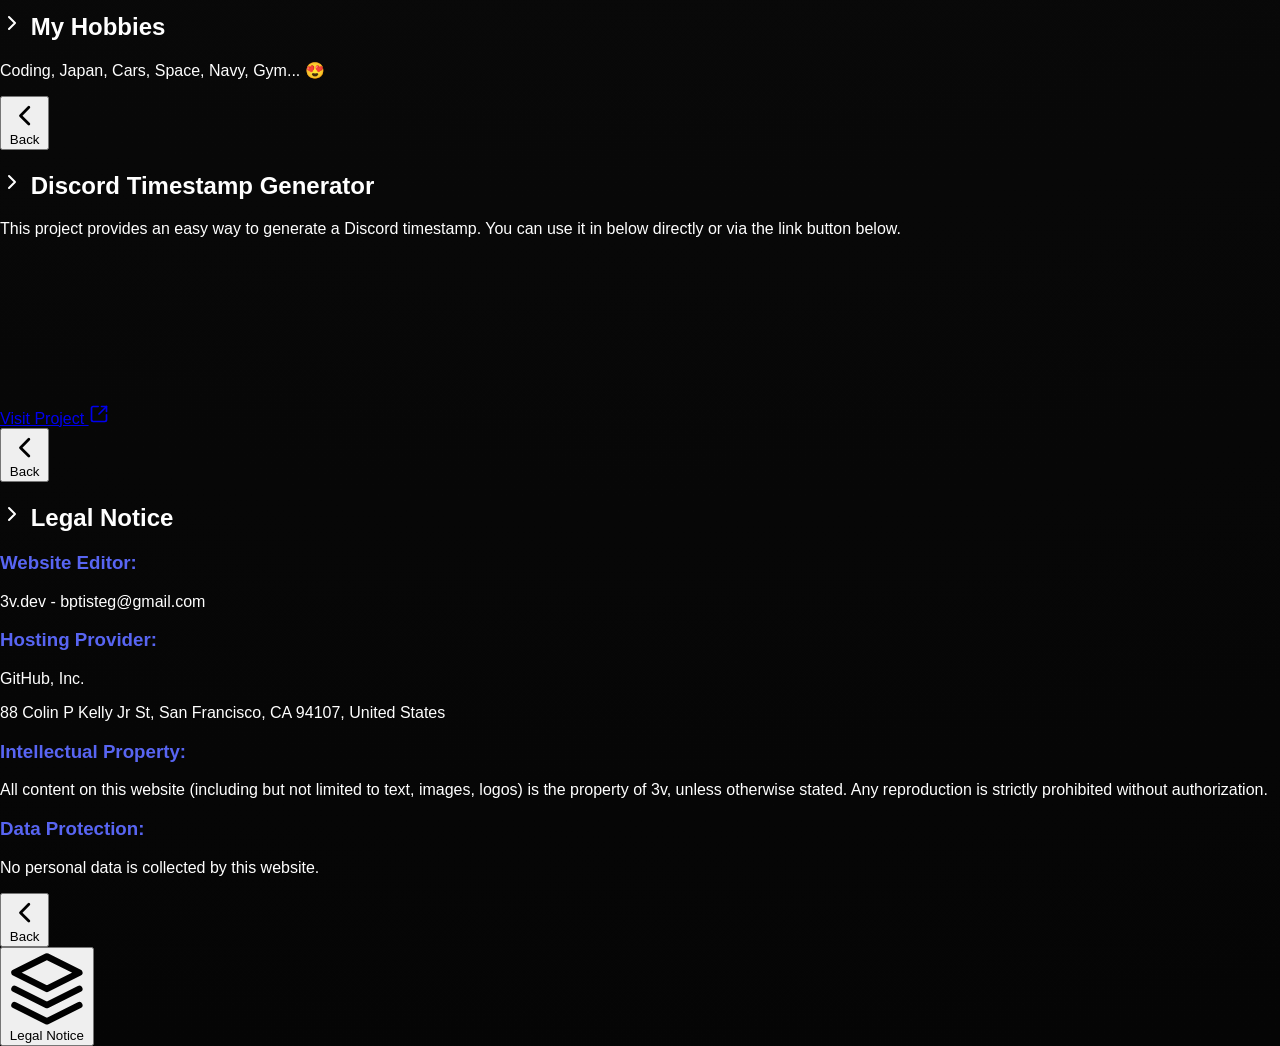
==== commit 5bc4ec24: "Update index.html" ====
--- a/index.html
+++ b/index.html
@@ -912,7 +912,6 @@
     });
 </script>
   
-<!-- Add the legal container before the closing body tag -->
 <div id="legal" class="hidden mt-8 p-6 sm:p-12 bg-black/30 backdrop-blur-md text-white rounded-3xl shadow-lg transition-all duration-300 transform hover:scale-110 hover:shadow-xl border border-gray-700">
     <div class="flex items-center justify-between mb-6">
         <h2 class="text-xl sm:text-3xl font-bold flex items-center gap-2">
@@ -989,7 +988,6 @@
 }
 </script>
 
-<!-- Add before the closing body tag, but after all other content -->
 <div class="fixed bottom-4 left-4 z-50 hide-on-profile">
     <button onclick="toggleLegal()" 
         class="group relative bg-black/30 backdrop-blur-md text-gray-400 px-4 py-2 rounded-lg border border-gray-700/50 
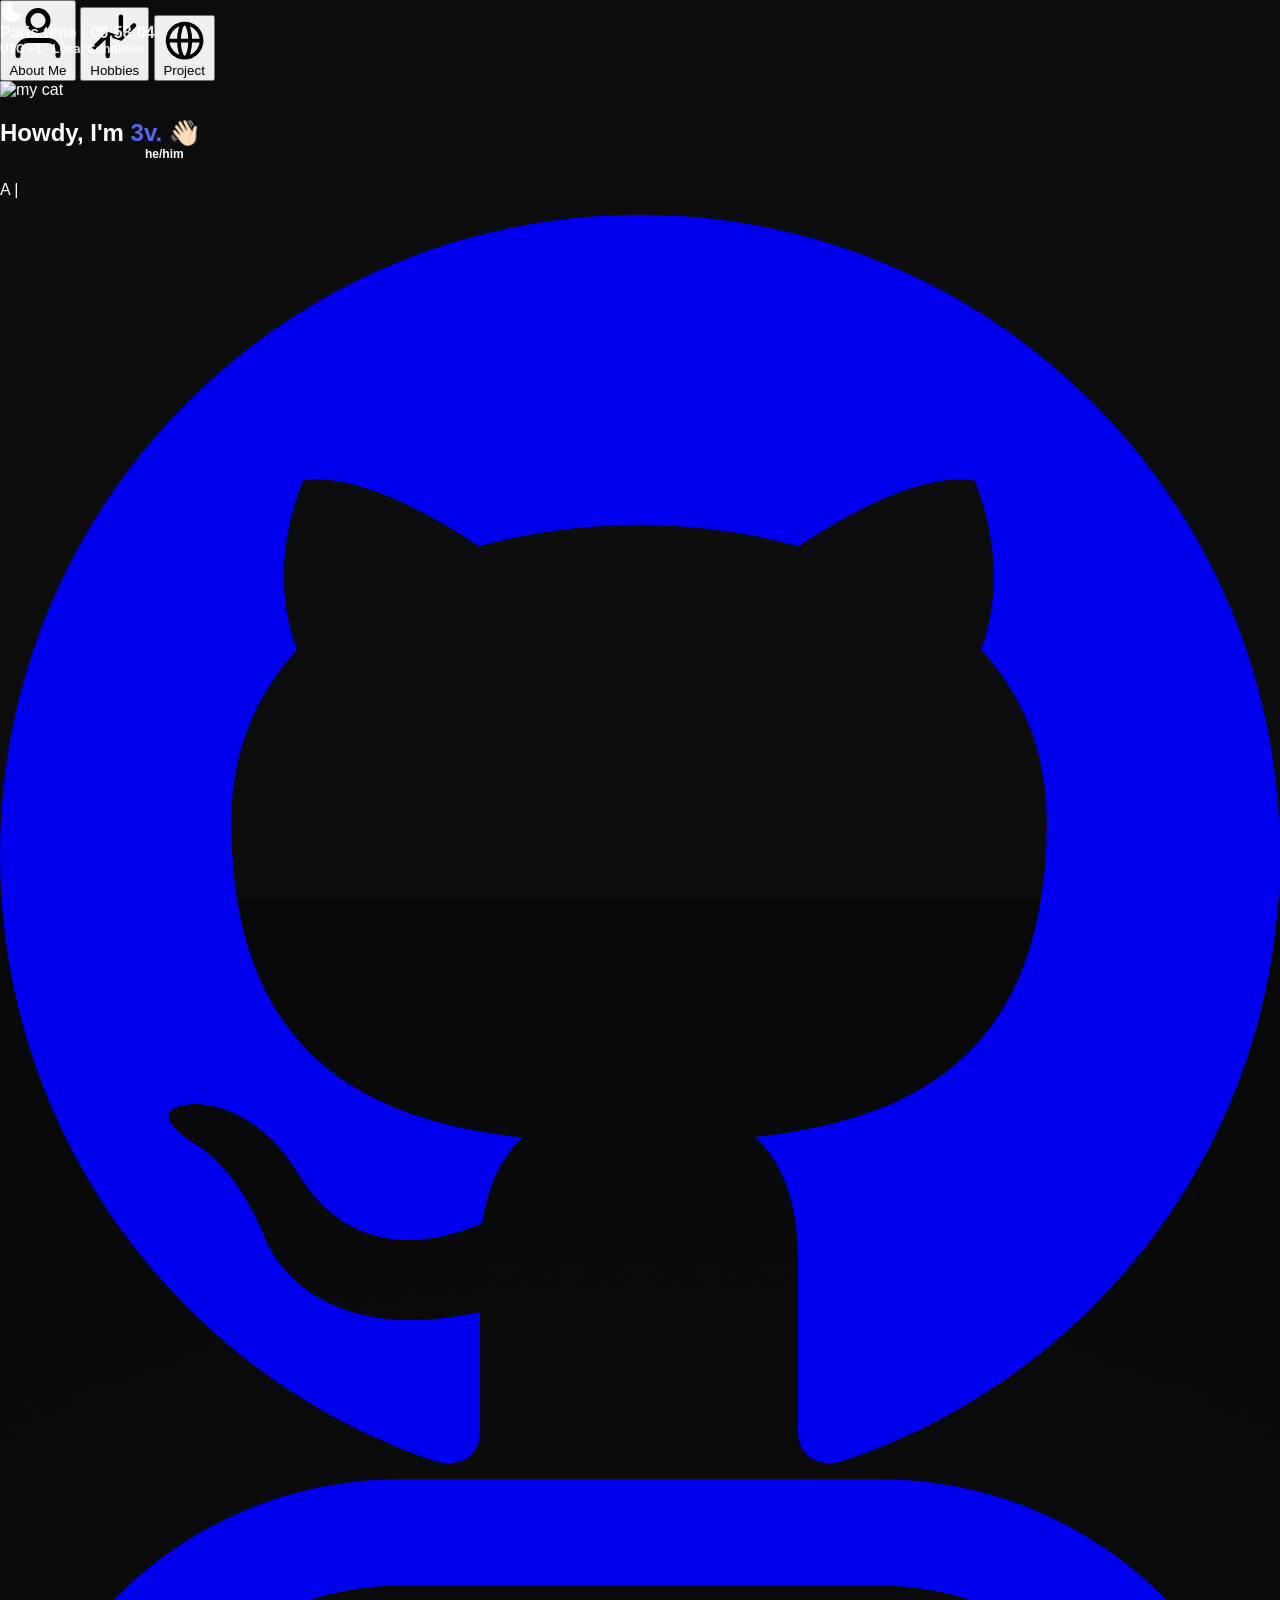
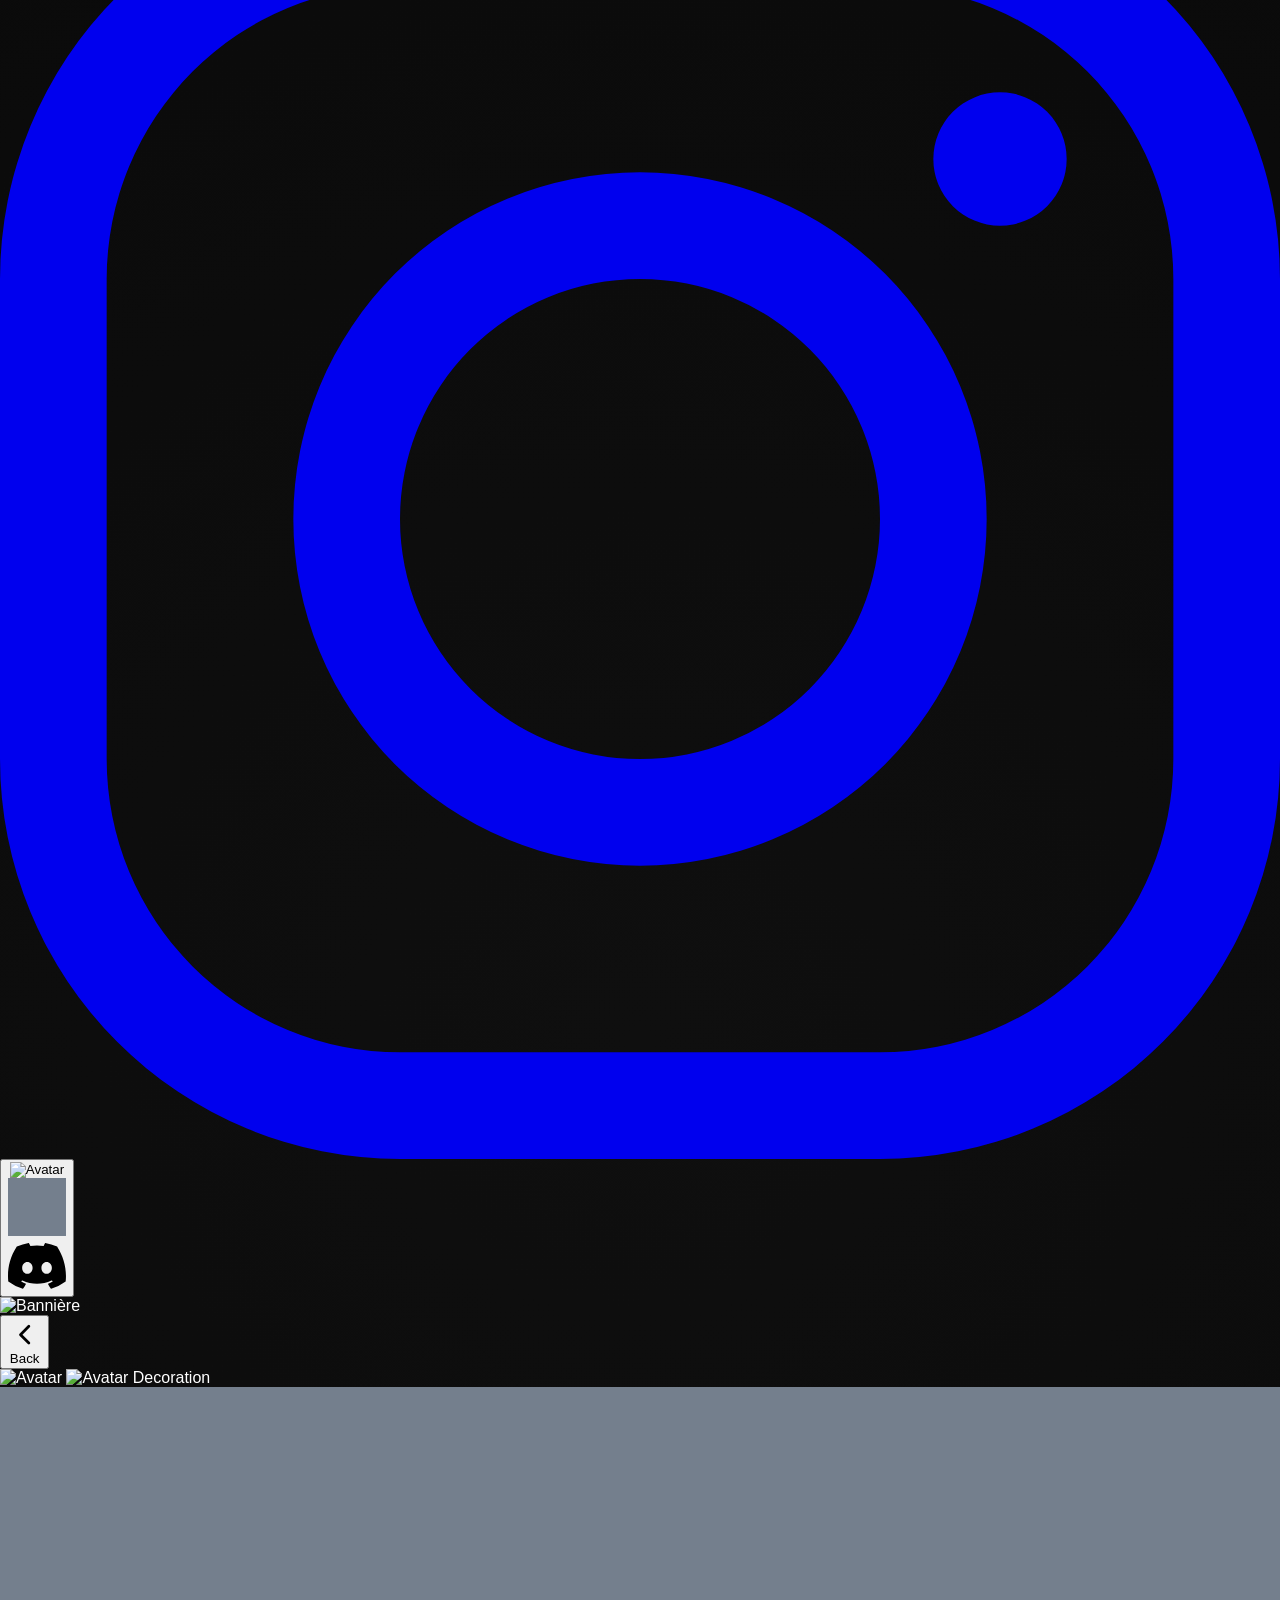
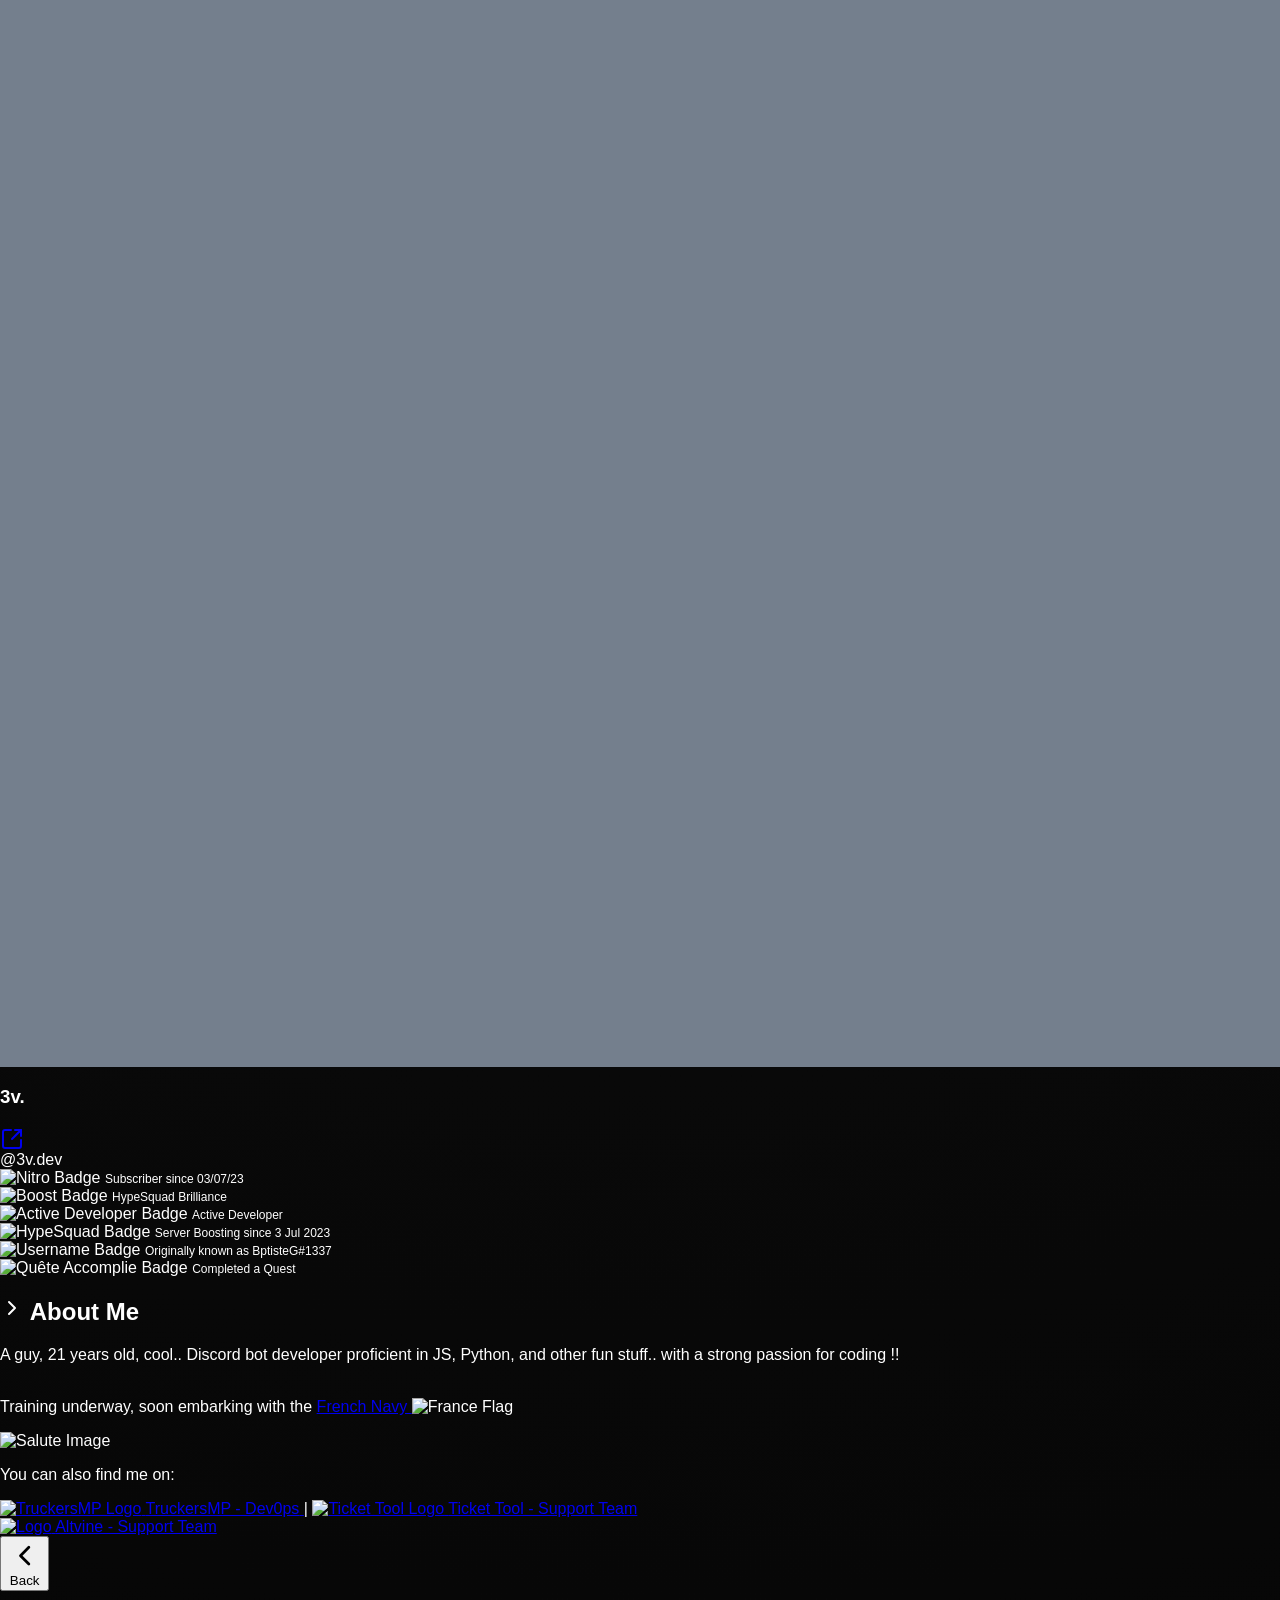
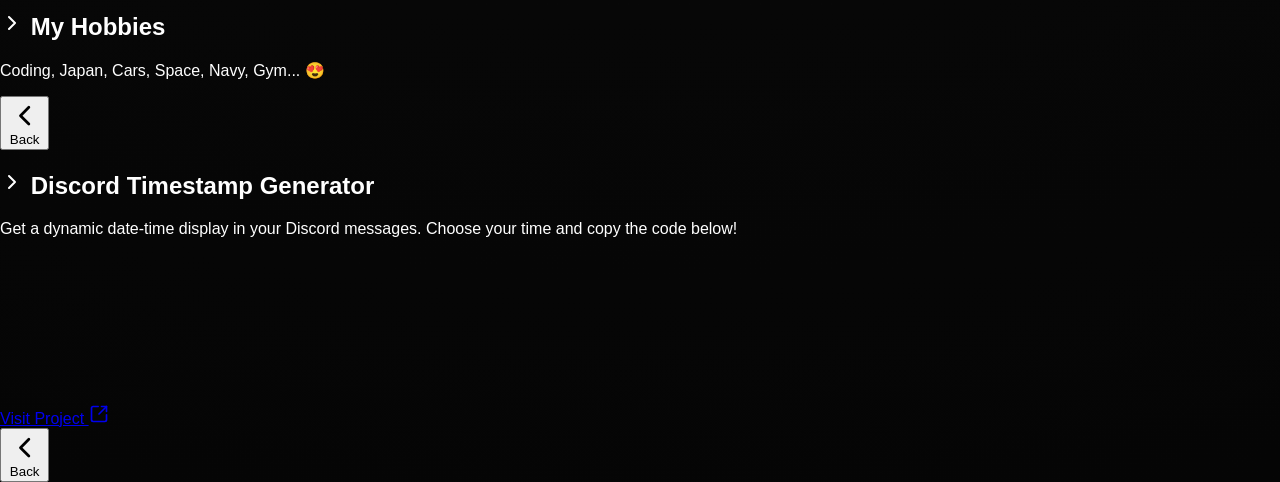
==== commit 59424a14: "Update index.html" ====
--- a/index.html
+++ b/index.html
@@ -546,7 +546,7 @@
     </div>
     <div class="border-t border-gray-700 mb-6 sm:mb-8"></div>
     <p class="text-base sm:text-xl text-gray-300 mb-4 sm:mb-6">
-        This project provides an easy way to generate a Discord timestamp. You can use it in below directly or via the link button below.
+        Get a dynamic date-time display in your Discord messages. Choose your time and copy the code below!
     </p>
     <div class="flex justify-center mb-4 sm:mb-6">
         <div class="w-full max-w-4xl h-96 rounded-lg overflow-hidden border border-gray-700 shadow-lg">
@@ -613,10 +613,9 @@
     let aboutMeVisible = !document.getElementById("about-me").classList.contains("hidden");
     let hobbiesVisible = !document.getElementById("hobbies").classList.contains("hidden");
     let websiteVisible = !document.getElementById("website").classList.contains("hidden");
-    let legalVisible = !document.getElementById("legal").classList.contains("hidden");
     let profileVisible = !document.getElementById("profile-popup").classList.contains("hidden");
 
-    if (aboutMeVisible || hobbiesVisible || websiteVisible || legalVisible || profileVisible) {
+    if (aboutMeVisible || hobbiesVisible || websiteVisible || profileVisible) {
         clockBox.classList.add("hidden");
         legalButton.classList.add("hidden");
     } else {
@@ -911,96 +910,6 @@
         }
     });
 </script>
-  
-<div id="legal" class="hidden mt-8 p-6 sm:p-12 bg-black/30 backdrop-blur-md text-white rounded-3xl shadow-lg transition-all duration-300 transform hover:scale-110 hover:shadow-xl border border-gray-700">
-    <div class="flex items-center justify-between mb-6">
-        <h2 class="text-xl sm:text-3xl font-bold flex items-center gap-2">
-            <svg xmlns="http://www.w3.org/2000/svg" width="24" height="24" sm:width="28" sm:height="28" viewBox="0 0 24 24" fill="none" 
-            stroke="currentColor" stroke-width="2" stroke-linecap="round" stroke-linejoin="round" 
-            class="text-blue-400 cursor-pointer" onclick="toggleLegal()">
-            <path d="M9 6l6 6-6 6"/>
-            </svg>
-            Legal Notice
-        </h2>
-    </div>
-    <div class="border-t border-gray-700 mb-6"></div>
-    <div class="text-left space-y-6">
-        <div>
-            <h3 class="text-lg font-semibold" style="color: #5865f2;">Website Editor:</h3>
-            <p> 3v.dev - bptisteg@gmail.com</p>
-        </div>
-        <div>
-            <h3 class="text-lg font-semibold" style="color: #5865f2;">Hosting Provider:</h3>
-            <p>GitHub, Inc.</p>
-            <p>88 Colin P Kelly Jr St, San Francisco, CA 94107, United States</p>
-            <p>
-            </p>
-        </div>
-        <div>
-            <h3 class="text-lg font-semibold" style="color: #5865f2;">Intellectual Property:</h3>
-            <p>All content on this website (including but not limited to text, images, logos) is the property of 3v, unless otherwise stated. Any reproduction is strictly prohibited without authorization.</p>
-        </div>
-        <div>
-            <h3 class="text-lg font-semibold" style="color: #5865f2;">Data Protection:</h3>
-            <p>No personal data is collected by this website.</p>
-        </div>
-    </div>
-    <div class="flex justify-center mt-8">
-        <button onclick="toggleLegal()" 
-            class="bg-gray-800 text-white px-6 py-2 rounded-lg shadow-lg transition duration-300 
-                   hover:bg-gray-700 hover:scale-105 flex items-center gap-2">
-            <svg xmlns="http://www.w3.org/2000/svg" class="w-5 h-5" viewBox="0 0 24 24" fill="none" 
-                stroke="currentColor" stroke-width="2" stroke-linecap="round" stroke-linejoin="round">
-                <path d="M15 18l-6-6 6-6"/>
-            </svg>
-            Back
-        </button>
-    </div>
-</div>
-
-<script>
-function toggleLegal() {
-    document.getElementById('legal').classList.toggle('hidden');
-    document.getElementById('about-me').classList.add('hidden');
-    document.getElementById('hobbies').classList.add('hidden');
-    document.getElementById('website').classList.add('hidden');
-    document.getElementById('main-content').classList.toggle('hidden');
-    updateClockVisibility();
-}
-
-function updateClockVisibility() {
-    let clockBox = document.getElementById("clock-box");
-    let legalButton = document.querySelector(".fixed.bottom-4.left-4.z-50");
-
-    let aboutMeVisible = !document.getElementById("about-me").classList.contains("hidden");
-    let hobbiesVisible = !document.getElementById("hobbies").classList.contains("hidden");
-    let websiteVisible = !document.getElementById("website").classList.contains("hidden");
-    let legalVisible = !document.getElementById("legal").classList.contains("hidden");
-    let profileVisible = !document.getElementById("profile-popup").classList.contains("hidden");
-
-    if (aboutMeVisible || hobbiesVisible || websiteVisible || legalVisible || profileVisible) {
-        clockBox.classList.add("hidden");
-        legalButton.classList.add("hidden");
-    } else {
-        clockBox.classList.remove("hidden");
-        legalButton.classList.remove("hidden");
-    }
-}
-</script>
-
-<div class="fixed bottom-4 left-4 z-50 hide-on-profile">
-    <button onclick="toggleLegal()" 
-        class="group relative bg-black/30 backdrop-blur-md text-gray-400 px-4 py-2 rounded-lg border border-gray-700/50 
-        transition-all duration-300 hover:text-white hover:border-gray-500 hover:bg-black/50 
-        flex items-center gap-2 text-sm font-mono">
-        <svg xmlns="http://www.w3.org/2000/svg" class="w-4 h-4 transition-transform duration-300 group-hover:rotate-180" viewBox="0 0 24 24" fill="none" stroke="currentColor" stroke-width="2" stroke-linecap="round" stroke-linejoin="round">
-            <path d="M12 2L2 7l10 5 10-5-10-5zM2 17l10 5 10-5M2 12l10 5 10-5"/>
-        </svg>
-        Legal Notice
-        <div class="absolute inset-0 rounded-lg transition-opacity duration-300 opacity-0 group-hover:opacity-100"
-             style="background: linear-gradient(45deg, rgba(88,101,242,0.1) 0%, rgba(88,101,242,0) 100%);"></div>
-    </button>
-</div>
 
 </body>
 </html>
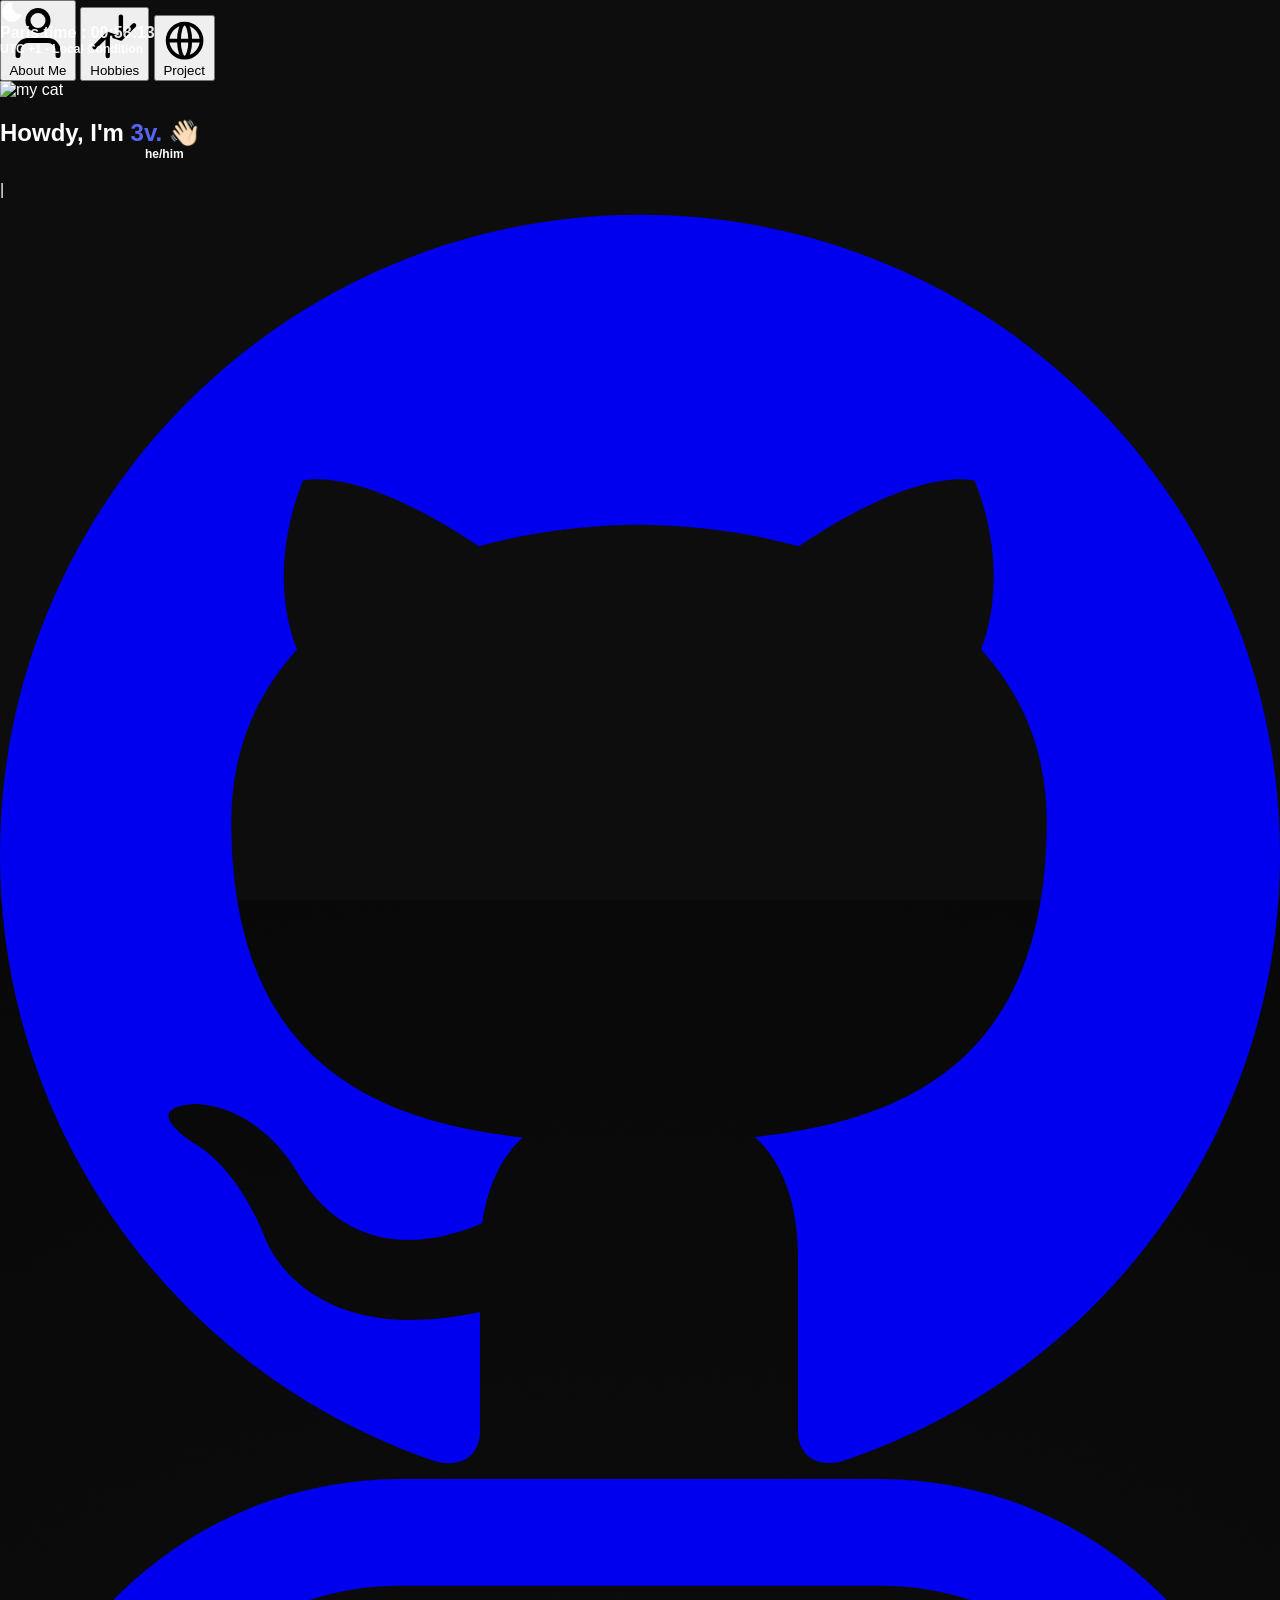
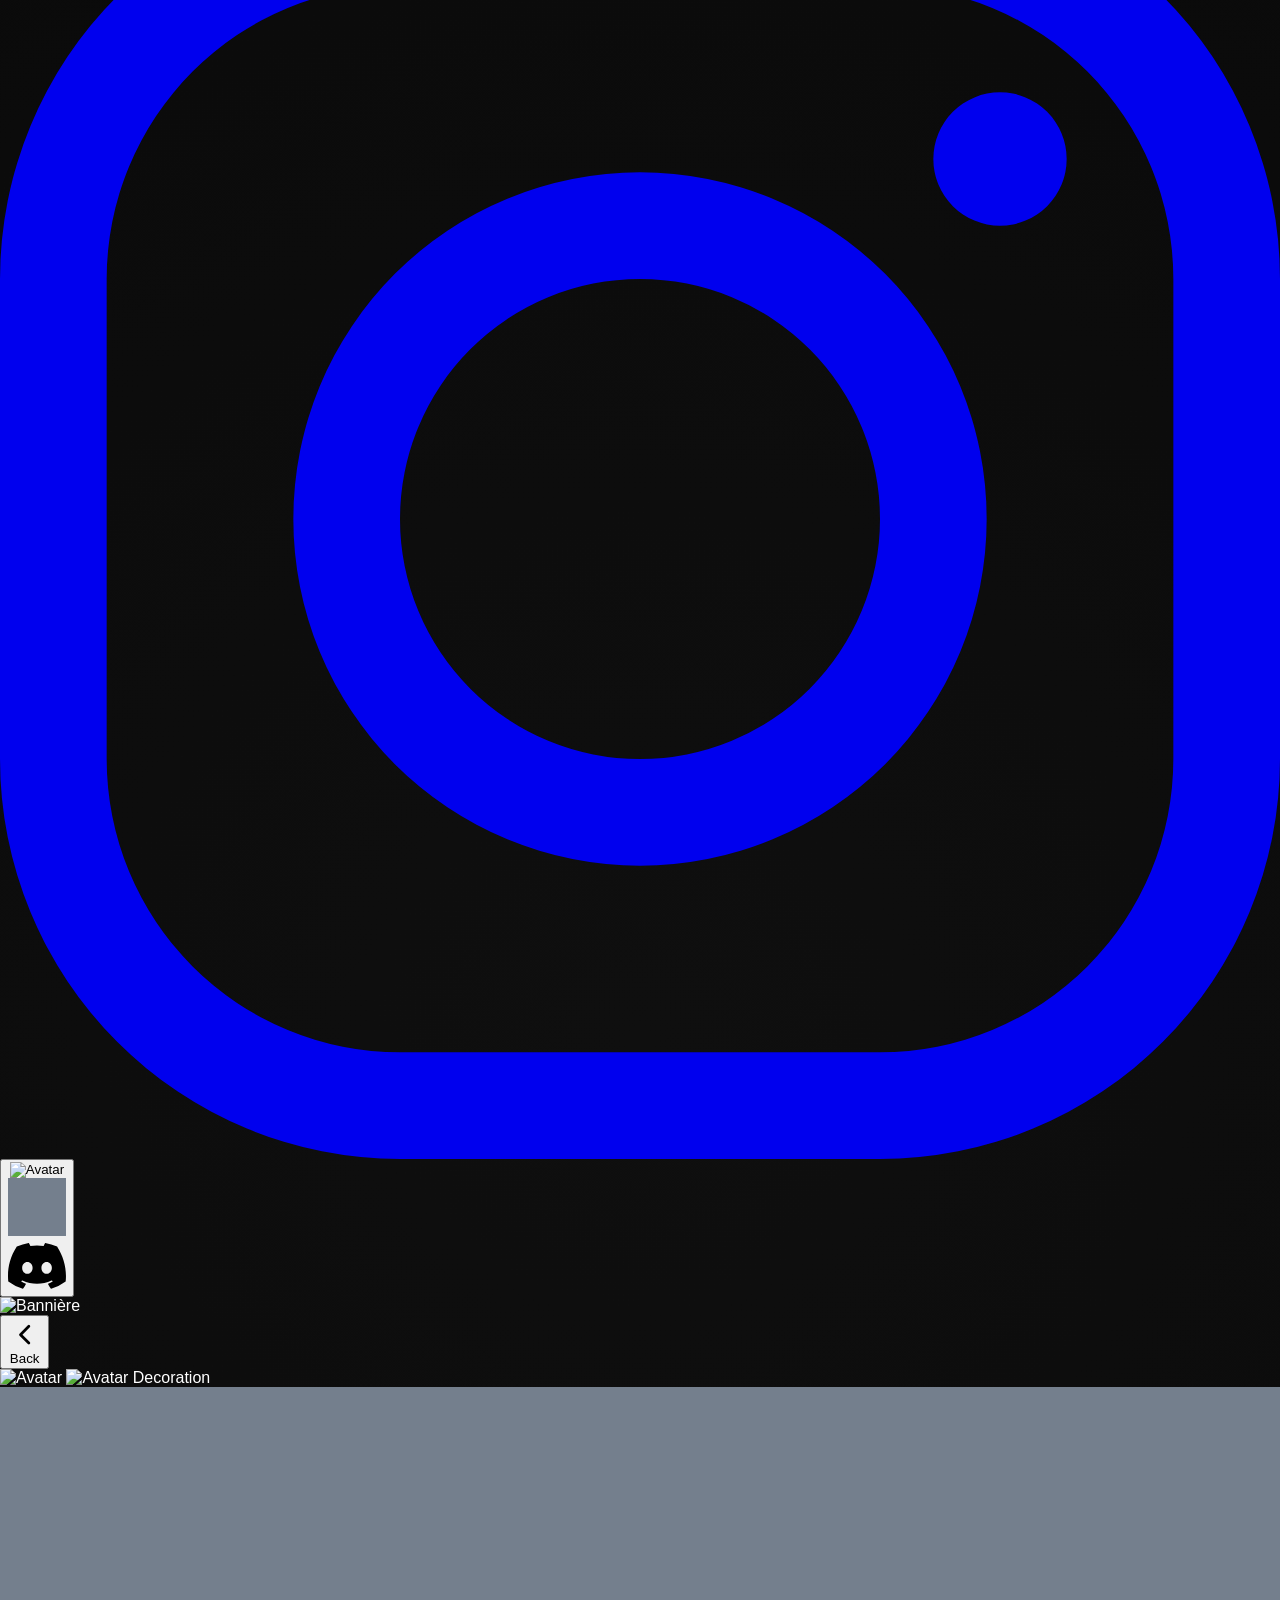
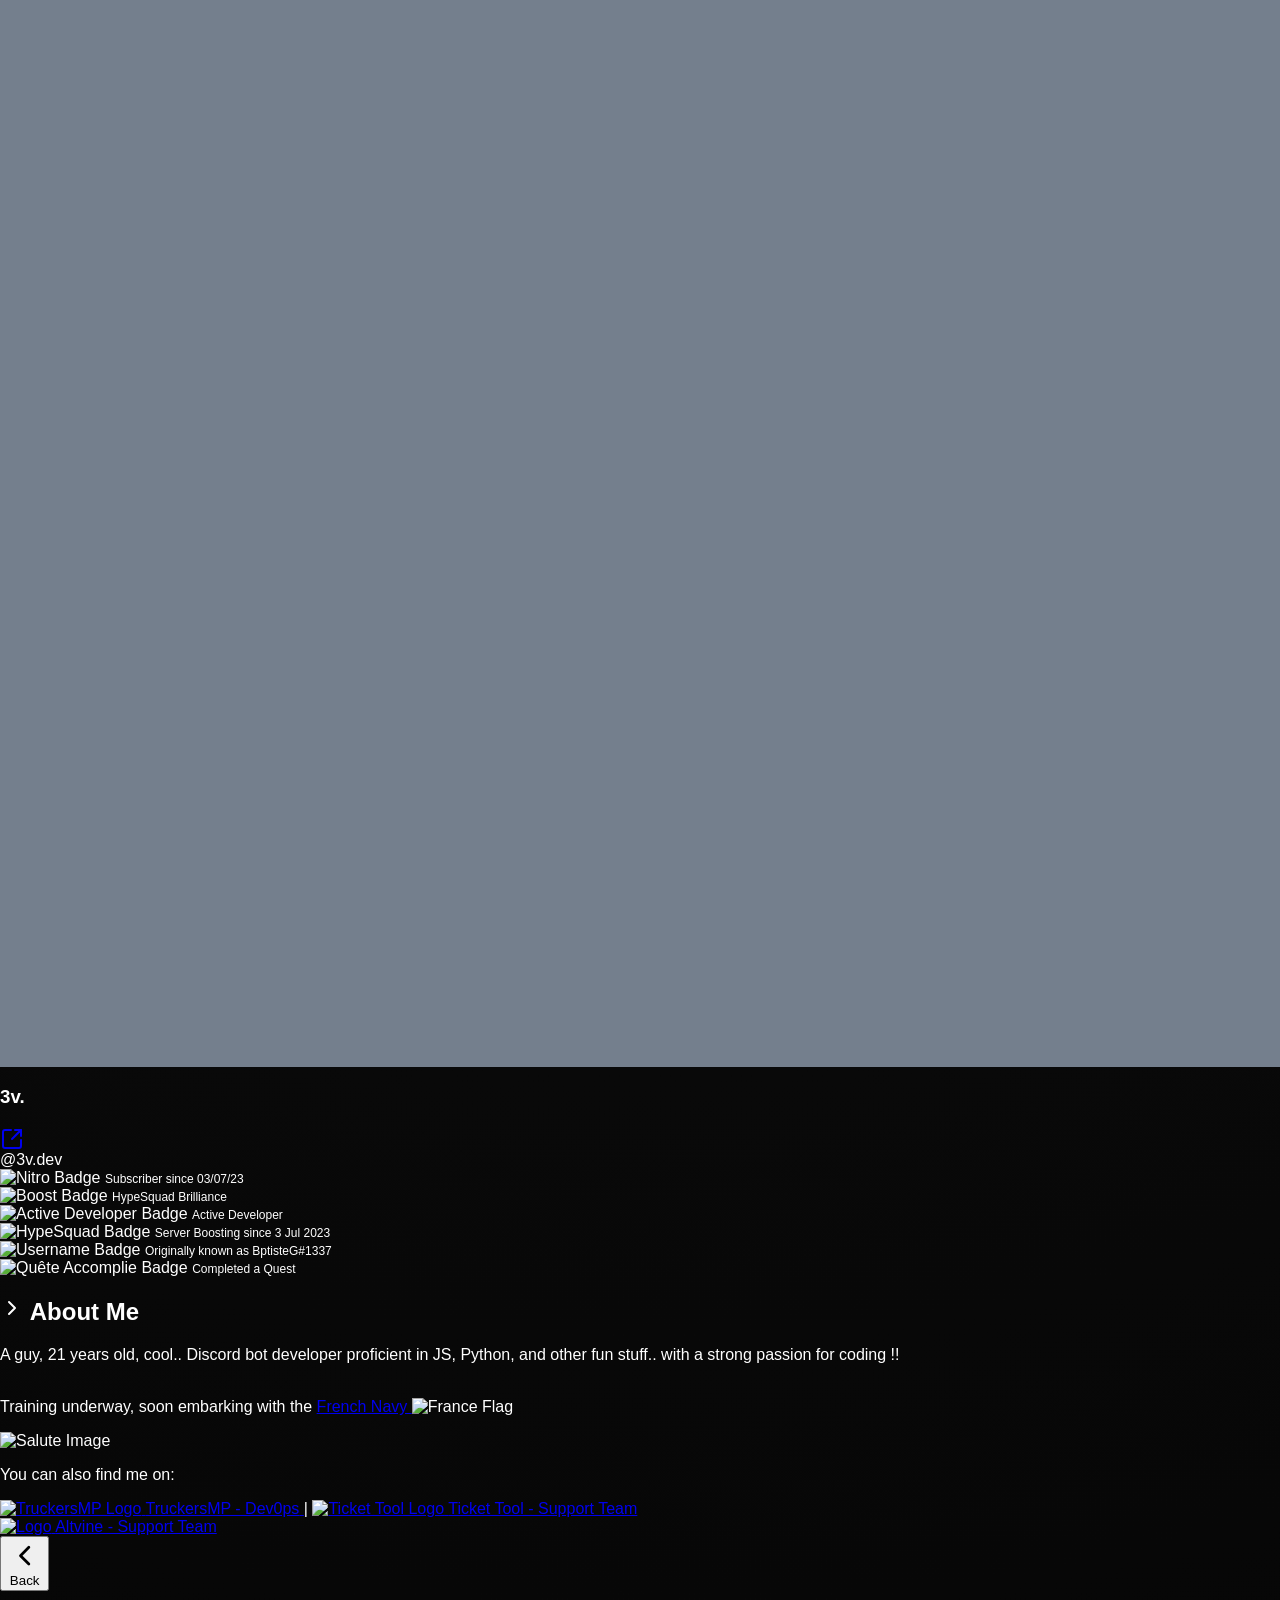
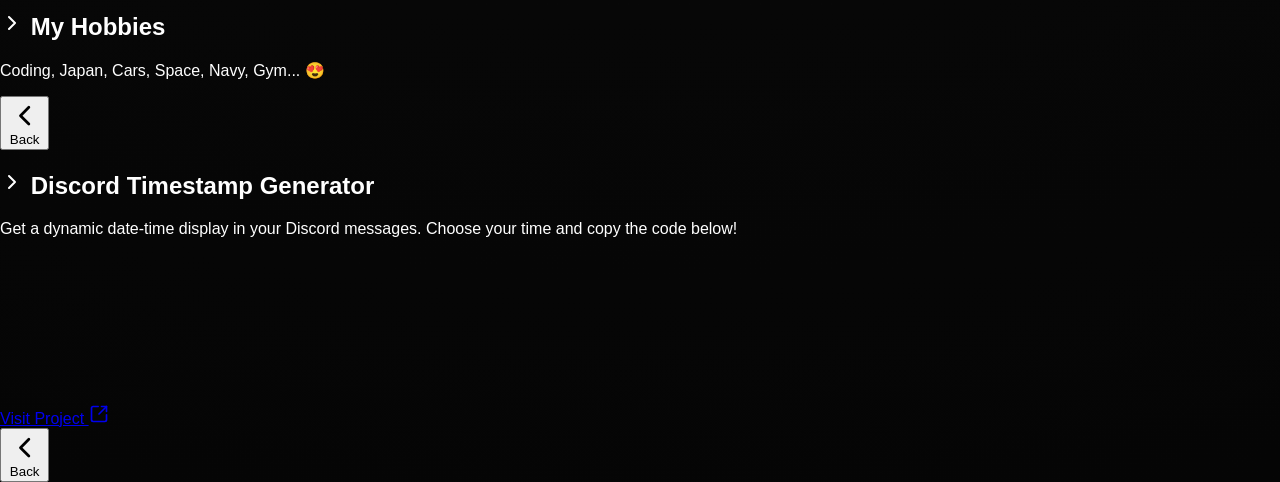
==== commit e7393f98: "Update index.html" ====
--- a/index.html
+++ b/index.html
@@ -168,7 +168,7 @@
 </style>
 
 <div id="loading-screen">
-    <div id="loading-text">Welcome to 3v World ! <span id="random-emoji">😺</span></div>
+    <div id="loading-text">Welcome to 3v World ! 😺</span></div>
     <div class="spinner"></div>
 </div>
 
@@ -745,13 +745,6 @@
     });
 </script>
 
-<script>
-    const emojis = ["🐱", "😻", "😼", "🐈"];
-    function getRandomEmoji() {
-        return emojis[Math.floor(Math.random() * emojis.length)];
-    }
-    document.getElementById("random-emoji").textContent = getRandomEmoji();
-</script>
 
 <script>
     function updateParisTime() {
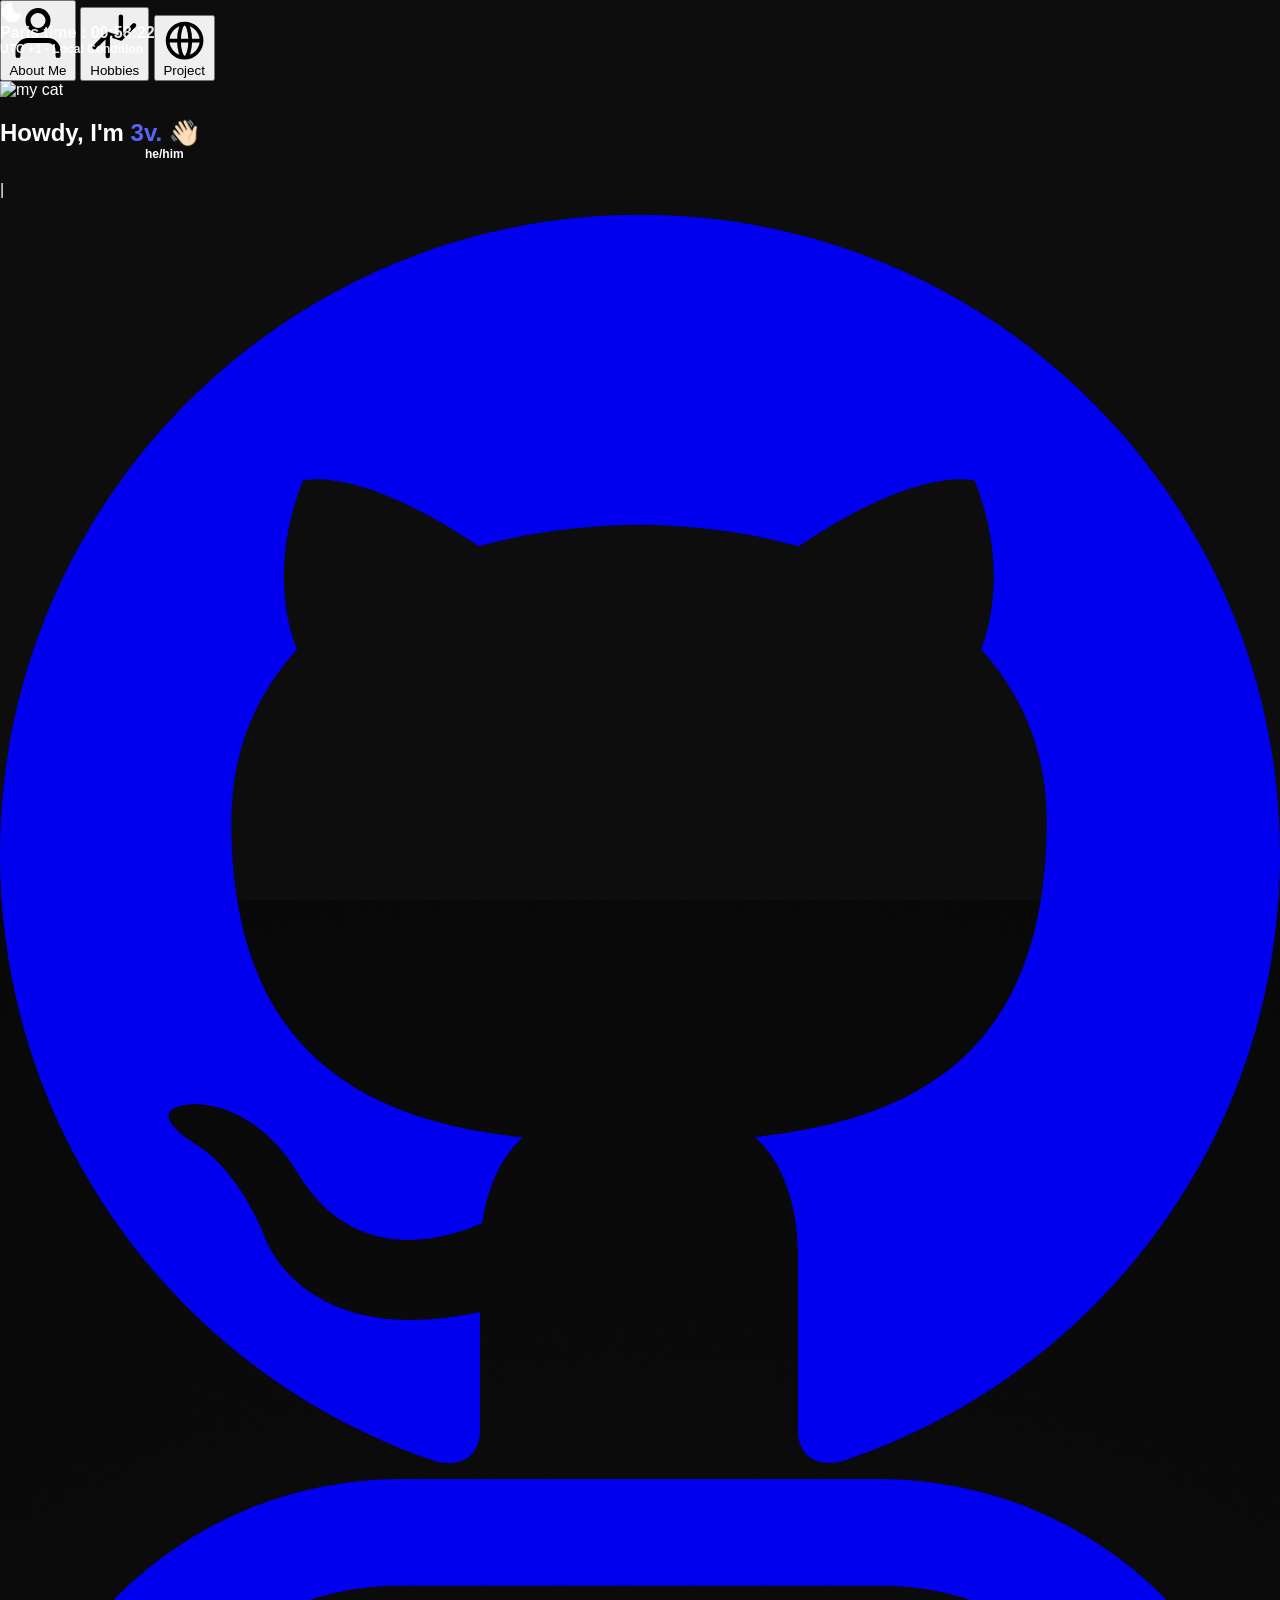
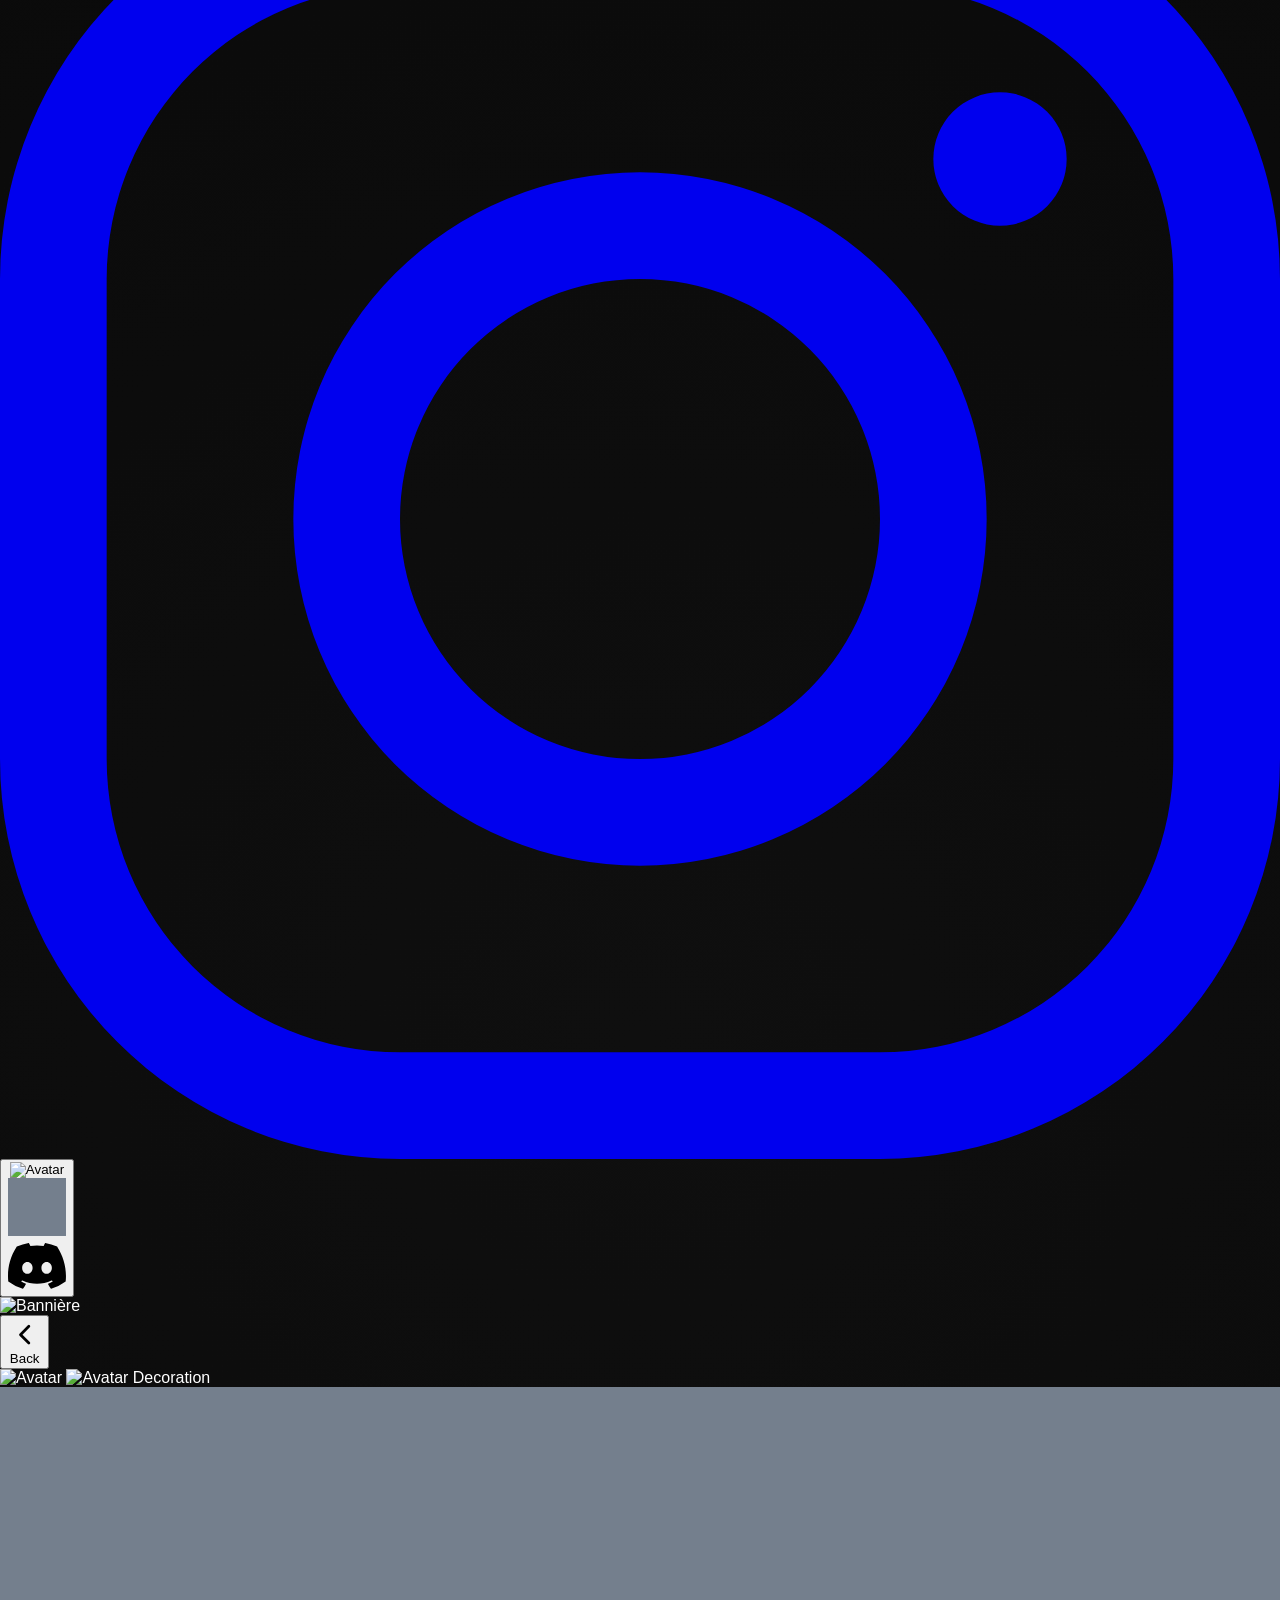
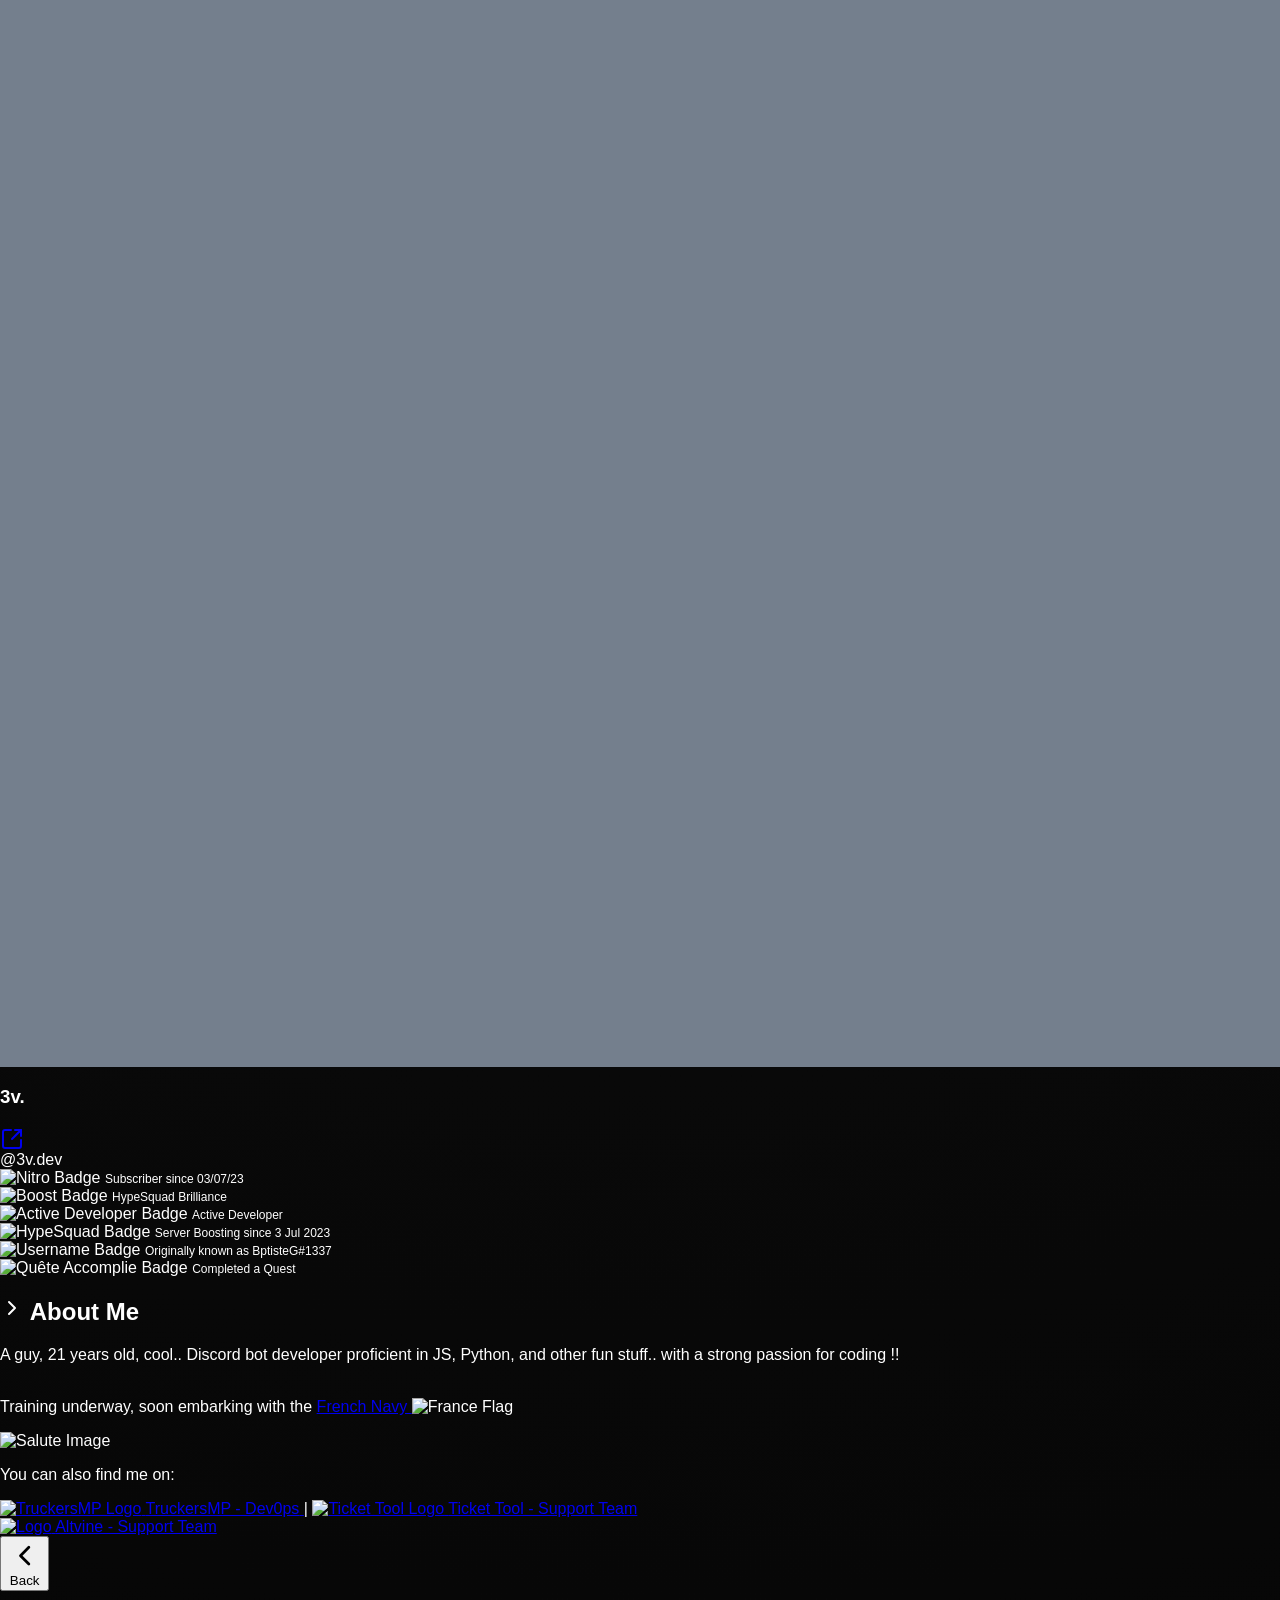
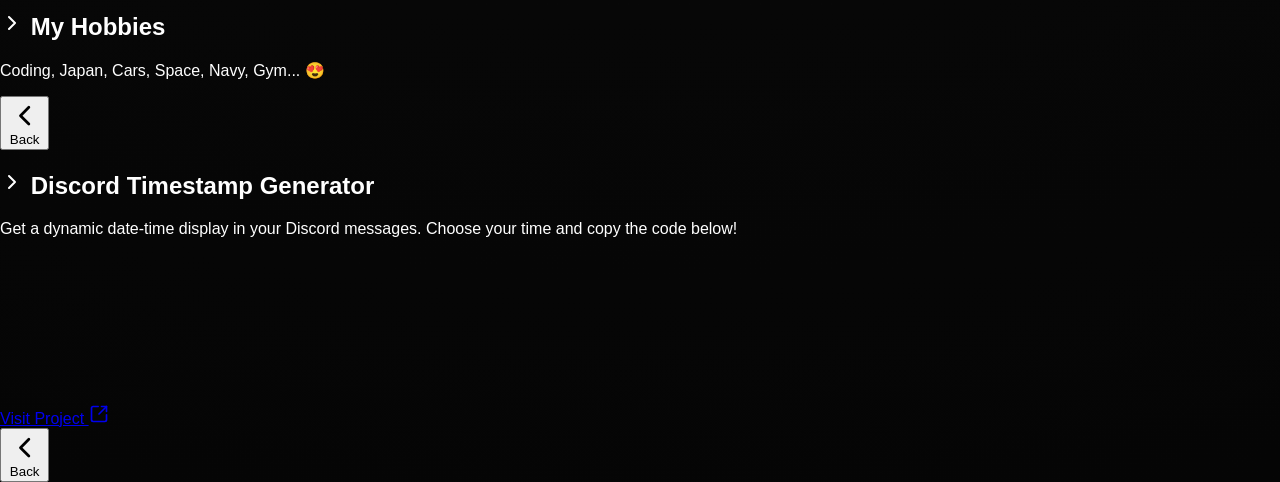
==== commit fb2ac900: "Update index.html" ====
--- a/index.html
+++ b/index.html
@@ -270,7 +270,7 @@
             </div>
         </div>
         
-        <img src="https://i.imgur.com/RYzau3e.png" 
+        <img src="https://cdn.discordapp.com/icons/1040780955117424742/8242adf3efc6577b01a5e6d7fe9b88ce.png?size=1024" 
         alt="my cat" 
         class="w-48 h-48 mx-auto mb-4 rounded-lg shadow-md transition-transform duration-300 hover:scale-105 hover:shadow-lg">
         <h2 class="text-5xl md:text-6xl font-bold mb-4 mt-10">
